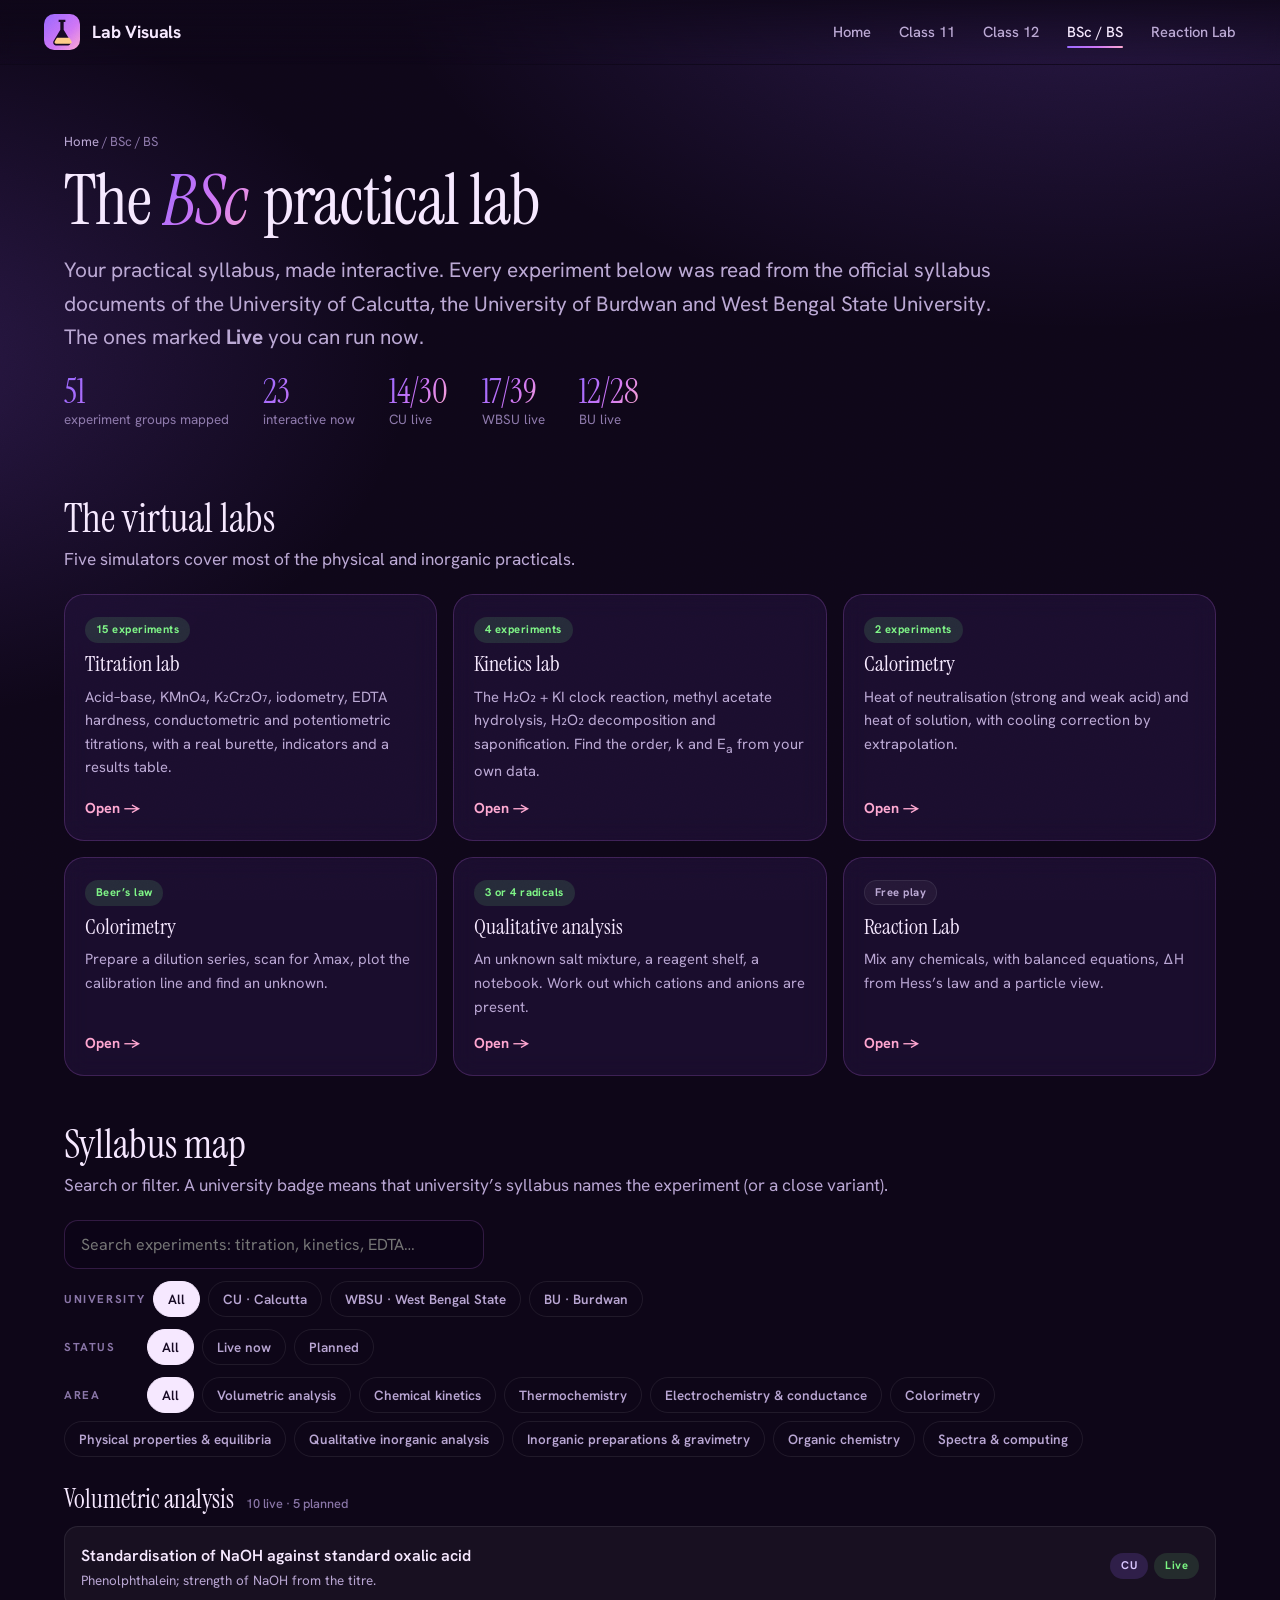
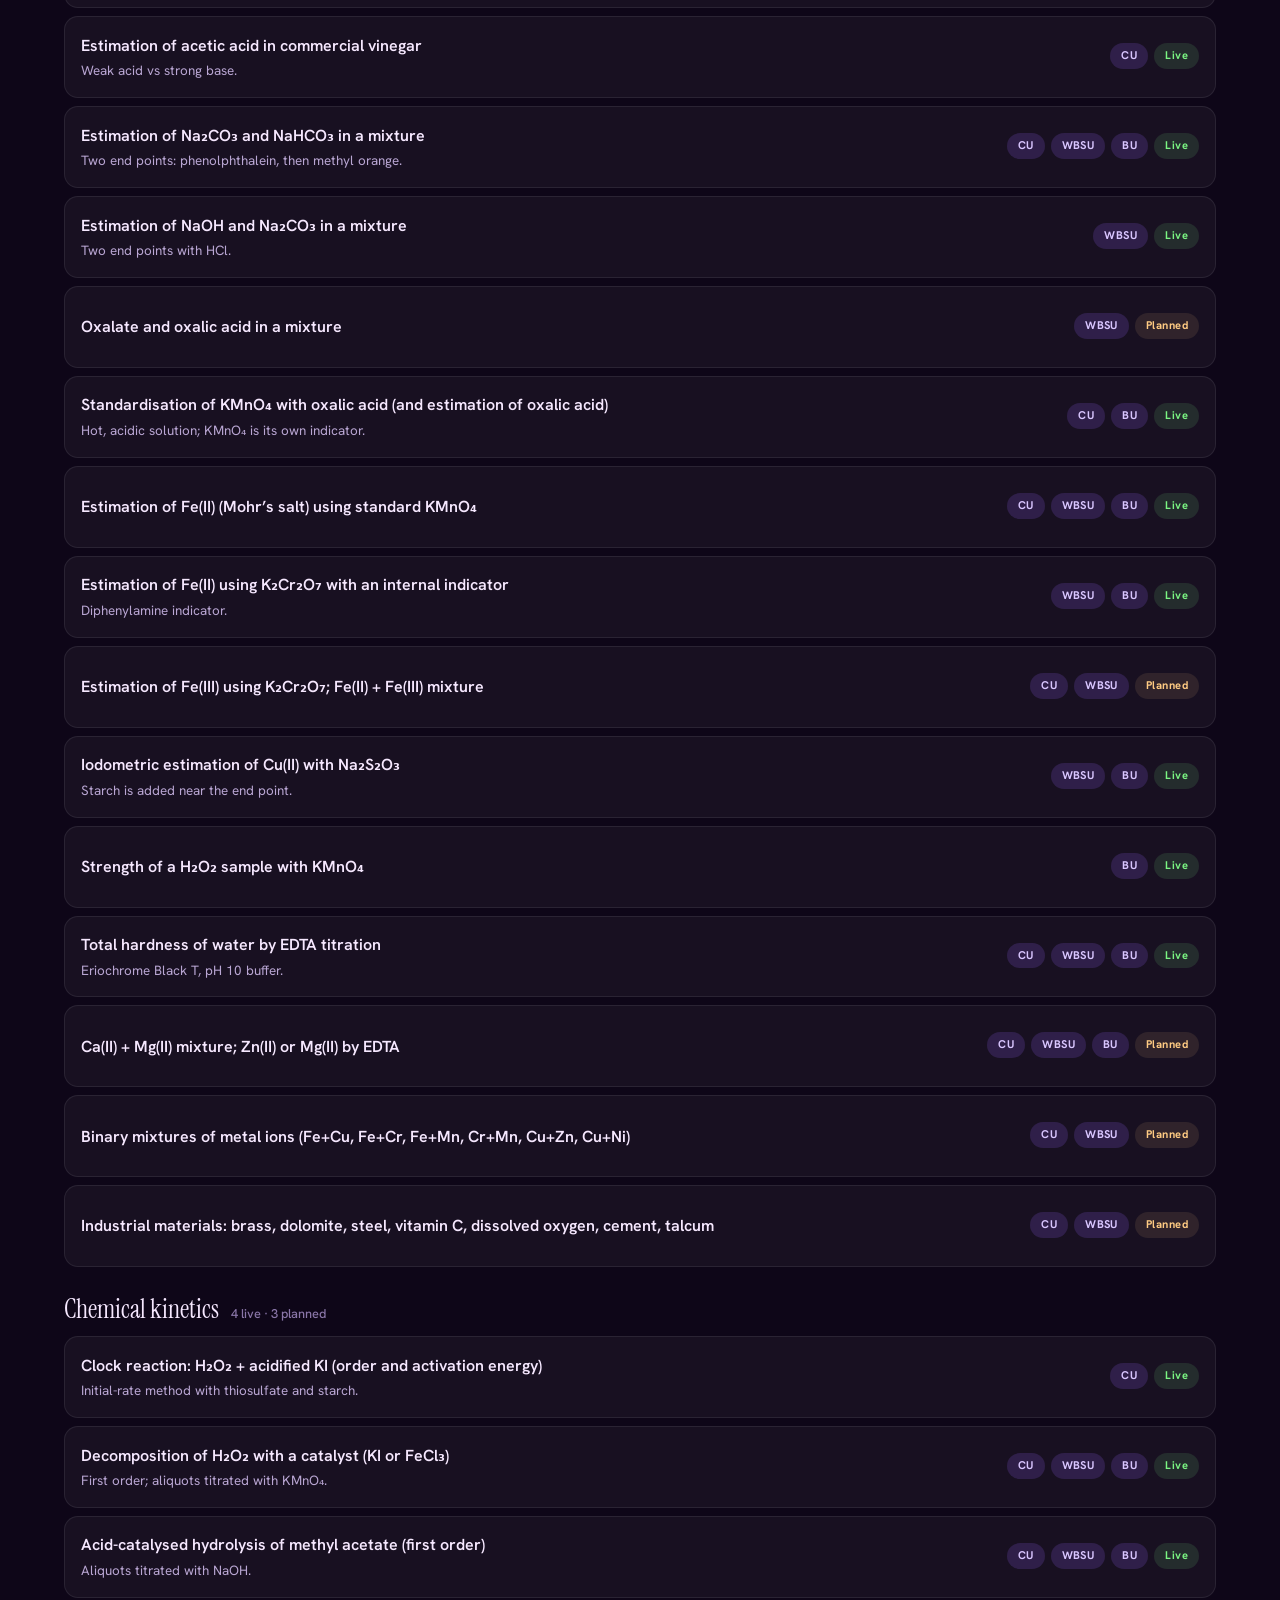
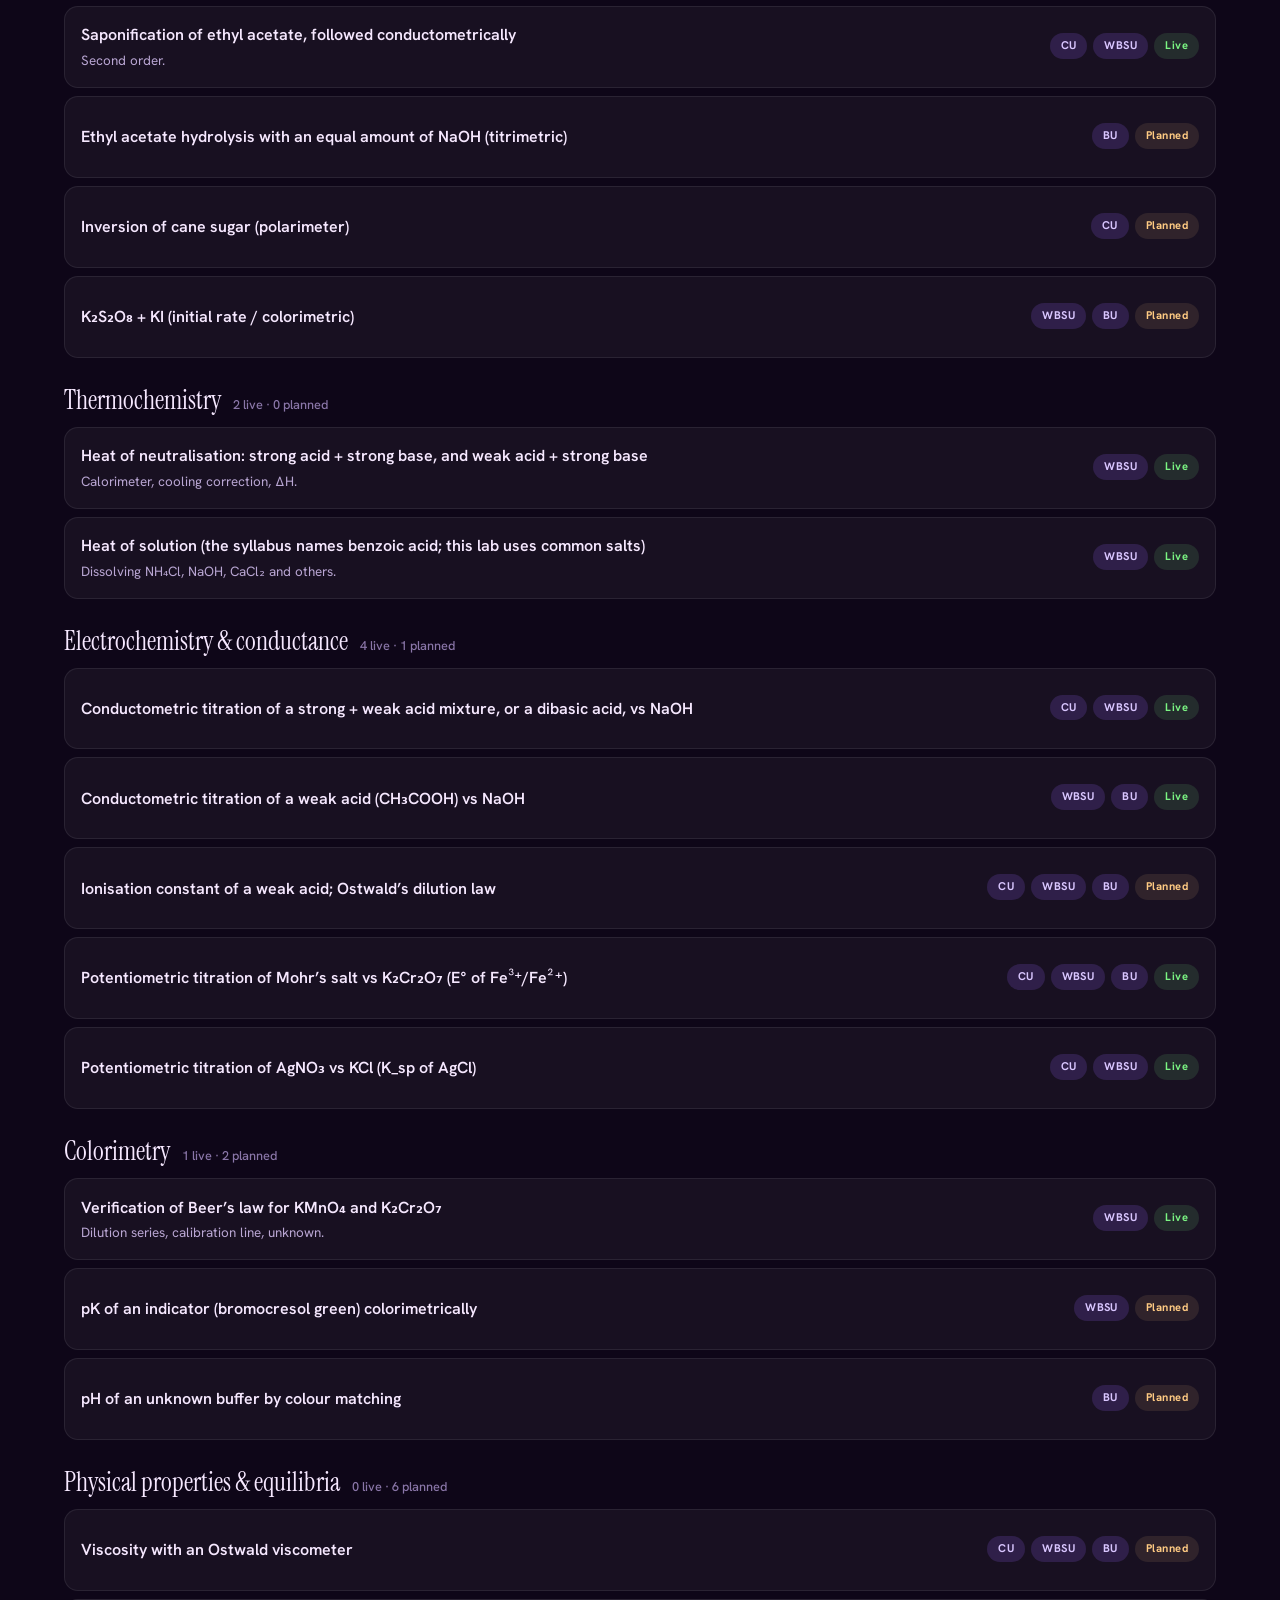
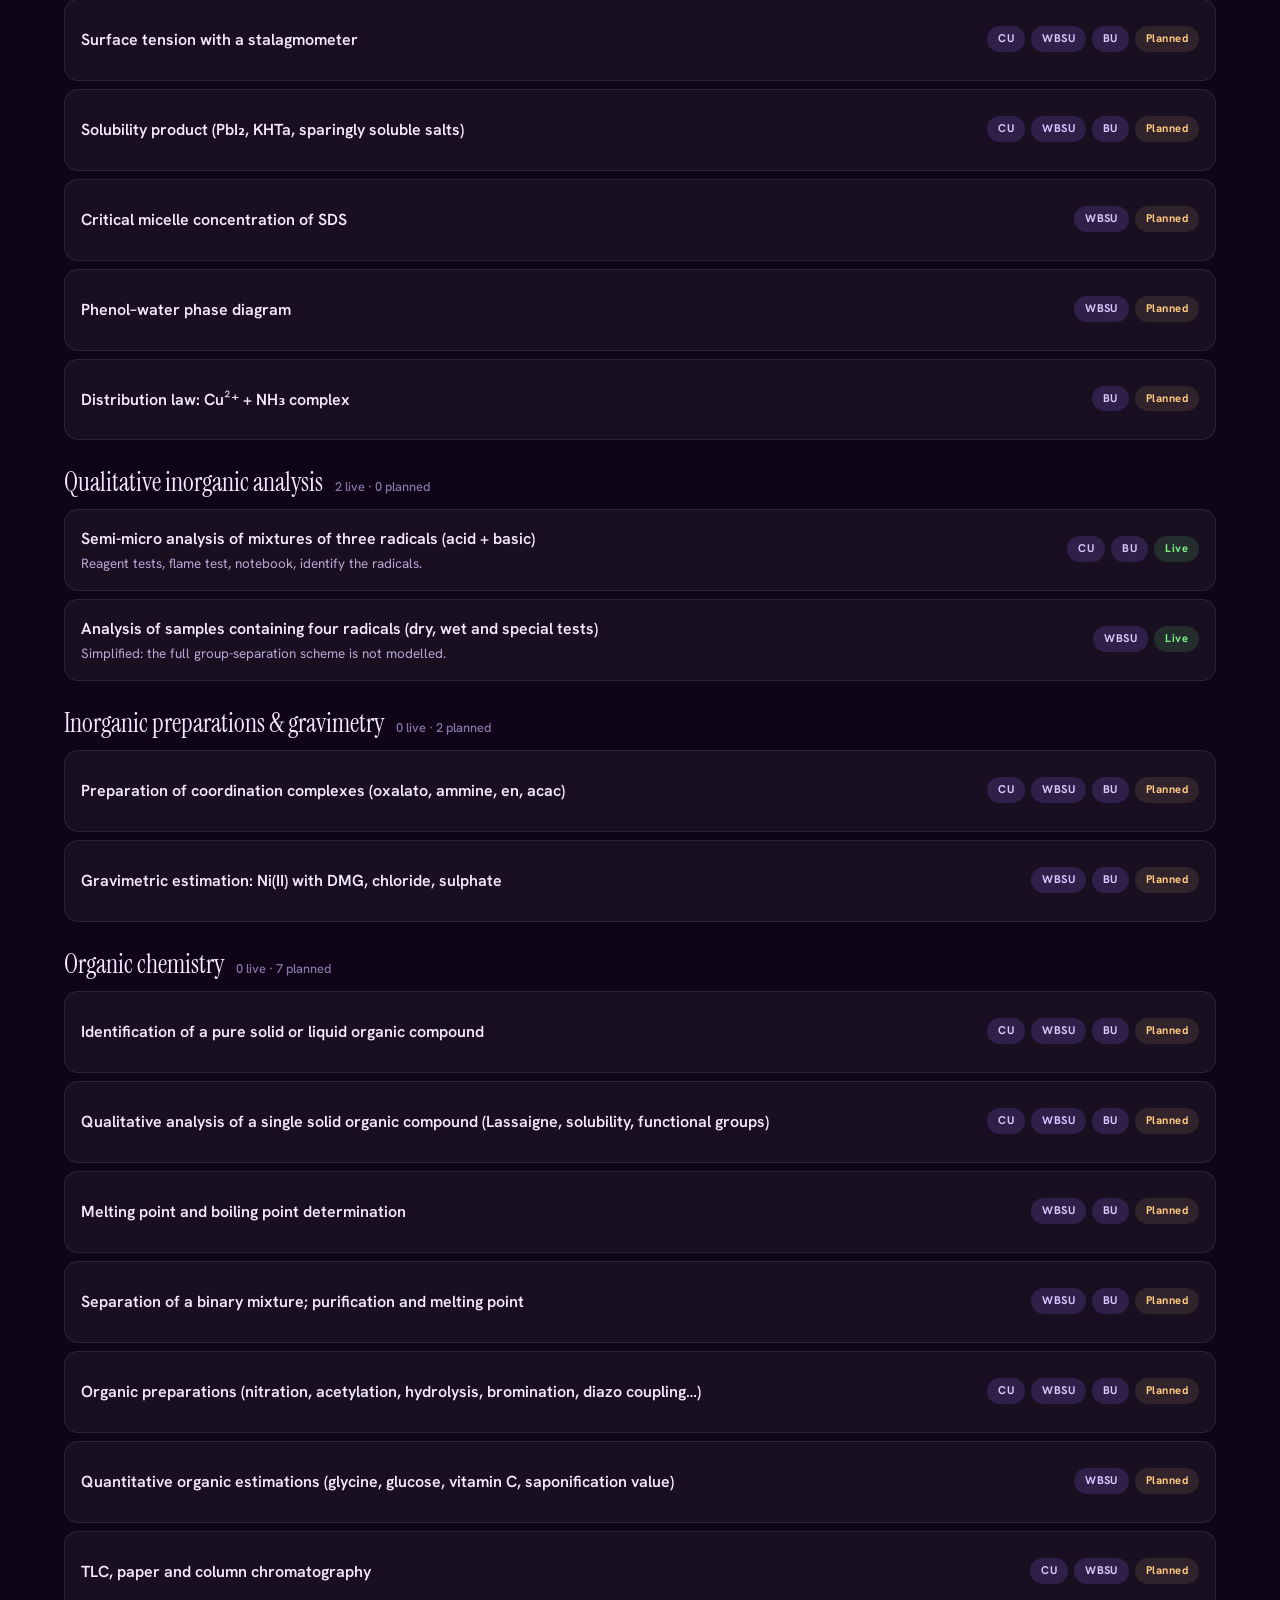
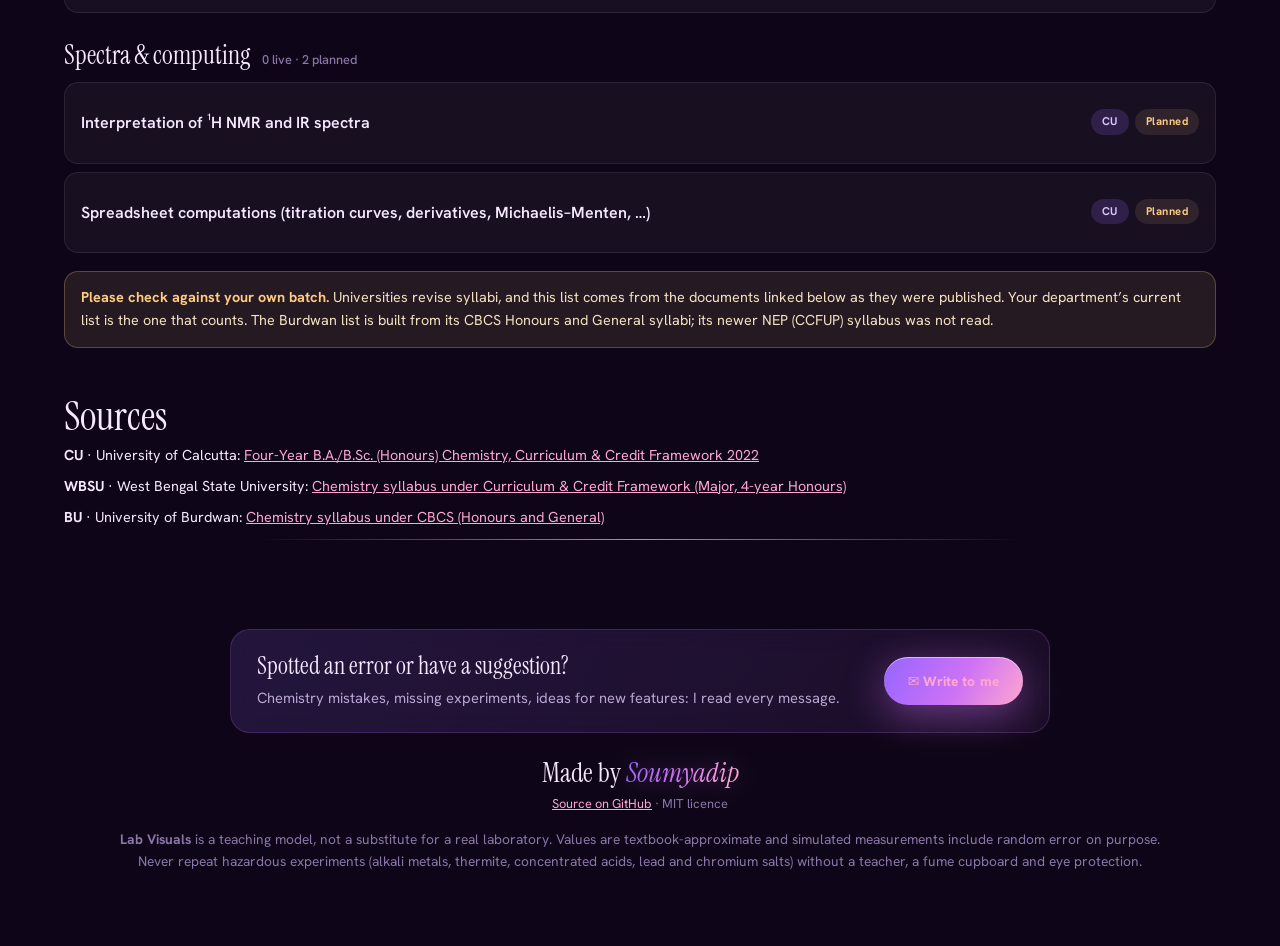
==== bsc.html @ b62714d3 "Add level gate, Class 11/12/BSc hubs, syllabus map, lab calculations and titration lab Co-Authored-B" ====
<!doctype html>
<html lang="en">
<head>
  <meta charset="utf-8">
  <meta name="viewport" content="width=device-width, initial-scale=1">
  <title>BSc / BS practical lab · Lab Visuals</title>
  <meta name="description" content="Virtual BSc chemistry practicals mapped to the Calcutta University, Burdwan University and West Bengal State University syllabi: titrations, kinetics, calorimetry, colorimetry and salt analysis.">
  <meta name="theme-color" content="#160923">
  <link rel="icon" href="data:image/svg+xml,%3Csvg xmlns='http://www.w3.org/2000/svg' viewBox='0 0 64 64'%3E%3Crect width='64' height='64' rx='16' fill='%23160923'/%3E%3Cpath d='M26 10h12v4h-3v14l12 20c2 4-1 8-5 8H22c-4 0-7-4-5-8l12-20V14h-3z' fill='%23ce72f5'/%3E%3C/svg%3E">
  <link rel="preconnect" href="https://fonts.googleapis.com">
  <link rel="preconnect" href="https://fonts.gstatic.com" crossorigin>
  <link href="https://fonts.googleapis.com/css2?family=Hanken+Grotesk:wght@400;500;600;700;800&family=Instrument+Serif:ital@0;1&display=swap" rel="stylesheet">
  <link rel="stylesheet" href="css/style.css">
  <link rel="stylesheet" href="css/pages.css">
</head>
<body>
  <div id="siteHeader"></div>
  <main>
    <div class="wrap">
      <section class="page-head">
        <p class="crumbs"><a href="index.html">Home</a> / BSc / BS</p>
        <h1>The <em>BSc</em> practical lab</h1>
        <p class="lead">Your practical syllabus, made interactive. Every experiment below was read from the official syllabus documents of the University of Calcutta, the University of Burdwan and West Bengal State University. The ones marked <b>Live</b> you can run now.</p>
        <div class="stat-row" id="stats"></div>
      </section>

      <section class="section reveal">
        <h2>The virtual labs</h2>
        <p class="sub">Five simulators cover most of the physical and inorganic practicals.</p>
        <div class="cards">
          <a class="xcard" href="titration.html?level=bsc"><div class="meta"><span class="pill-tag live">15 experiments</span></div><h3>Titration lab</h3><p>Acid–base, KMnO₄, K₂Cr₂O₇, iodometry, EDTA hardness, conductometric and potentiometric titrations, with a real burette, indicators and a results table.</p><span class="go">Open</span></a>
          <a class="xcard" href="kinetics.html?level=bsc"><div class="meta"><span class="pill-tag live">4 experiments</span></div><h3>Kinetics lab</h3><p>The H₂O₂ + KI clock reaction, methyl acetate hydrolysis, H₂O₂ decomposition and saponification. Find the order, k and E<sub>a</sub> from your own data.</p><span class="go">Open</span></a>
          <a class="xcard" href="calorimetry.html?level=bsc"><div class="meta"><span class="pill-tag live">2 experiments</span></div><h3>Calorimetry</h3><p>Heat of neutralisation (strong and weak acid) and heat of solution, with cooling correction by extrapolation.</p><span class="go">Open</span></a>
          <a class="xcard" href="colorimetry.html?level=bsc"><div class="meta"><span class="pill-tag live">Beer’s law</span></div><h3>Colorimetry</h3><p>Prepare a dilution series, scan for λmax, plot the calibration line and find an unknown.</p><span class="go">Open</span></a>
          <a class="xcard" href="salt-analysis.html?level=bsc&n=3"><div class="meta"><span class="pill-tag live">3 or 4 radicals</span></div><h3>Qualitative analysis</h3><p>An unknown salt mixture, a reagent shelf, a notebook. Work out which cations and anions are present.</p><span class="go">Open</span></a>
          <a class="xcard" href="lab.html?level=bsc"><div class="meta"><span class="pill-tag">Free play</span></div><h3>Reaction Lab</h3><p>Mix any chemicals, with balanced equations, ΔH from Hess’s law and a particle view.</p><span class="go">Open</span></a>
        </div>
      </section>

      <section class="section" id="map">
        <h2>Syllabus map</h2>
        <p class="sub">Search or filter. A university badge means that university’s syllabus names the experiment (or a close variant).</p>
        <div class="filters" id="filters"></div>
        <div id="syl"></div>
        <p class="note-box"><b>Please check against your own batch.</b> Universities revise syllabi, and this list comes from the documents linked below as they were published. Your department’s current list is the one that counts. The Burdwan list is built from its CBCS Honours and General syllabi; its newer NEP (CCFUP) syllabus was not read.</p>
      </section>

      <section class="section reveal">
        <h2>Sources</h2>
        <ul class="src-list" id="sources"></ul>
      </section>
    </div>
  </main>
  <div id="siteFooter"></div>
  <script src="js/common.js"></script>
  <script src="js/syllabus.js"></script>
  <script src="js/bsc.js"></script>
  <script src="js/hero.js"></script>
  <script src="js/fx.js"></script>
</body>
</html>
---- css/style.css ----
:root {
  --bg: #0e0618;
  --bg2: #160923;
  --panel: rgba(34, 18, 58, .62);
  --panel-solid: #1e0f35;
  --panel-2: rgba(255, 255, 255, .045);
  --ink: #f6e8ff;
  --muted: #b9a6d3;
  --faint: #8a76a8;
  --line: rgba(206, 114, 245, .2);
  --line-soft: rgba(255, 255, 255, .08);
  --violet: #9565ff;
  --magenta: #ce72f5;
  --pink: #fea6d0;
  --amber: #ffcb83;
  --mint: #7bf583;
  --accent: var(--magenta);
  --grad: linear-gradient(120deg, #9565ff 0%, #ce72f5 55%, #fea6d0 100%);
  --exo: #ff8f6e; --exo-soft: rgba(255, 143, 110, .14);
  --endo: #7ab8ff; --endo-soft: rgba(122, 184, 255, .14);
  --ok: #7bf583; --ok-soft: rgba(123, 245, 131, .12);
  --warn: #ffcb83; --warn-soft: rgba(255, 203, 131, .1);
  --bad: #ff7a9a; --bad-soft: rgba(255, 122, 154, .12);
  --radius: 20px;
  --serif: "Instrument Serif", "Iowan Old Style", Georgia, serif;
  --sans: "Hanken Grotesk", system-ui, -apple-system, "Segoe UI", Roboto, sans-serif;
  color-scheme: dark;
}
* { box-sizing: border-box; }
html { scroll-behavior: smooth; -webkit-text-size-adjust: 100%; }
body {
  margin: 0; color: var(--ink); font: 16px/1.6 var(--sans); background: var(--bg);
  background-image: radial-gradient(1200px 700px at 85% -10%, rgba(149, 101, 255, .22), transparent 60%), radial-gradient(900px 600px at -10% 40%, rgba(93, 59, 155, .35), transparent 60%);
  background-attachment: fixed; overflow-x: hidden;
}
/* film grain */
body::after {
  content: ""; position: fixed; inset: 0; pointer-events: none; z-index: 90; opacity: .09; mix-blend-mode: overlay;
  background-image: url("data:image/svg+xml;utf8,<svg xmlns='http://www.w3.org/2000/svg' width='220' height='220'><filter id='n'><feTurbulence type='fractalNoise' baseFrequency='.85' numOctaves='2' stitchTiles='stitch'/><feColorMatrix values='0 0 0 0 1  0 0 0 0 1  0 0 0 0 1  0 0 0 .9 0'/></filter><rect width='100%' height='100%' filter='url(%23n)'/></svg>");
}
h1, h2, h3, h4 { margin: 0; line-height: 1.12; font-weight: 600; }
button, input { font: inherit; color: inherit; }
button { cursor: pointer; }
a { color: var(--pink); }
:focus-visible { outline: 2px solid var(--pink); outline-offset: 3px; border-radius: 8px; }
.sr { position: absolute; width: 1px; height: 1px; overflow: hidden; clip: rect(0 0 0 0); white-space: nowrap; }
.skip { position: absolute; left: -999px; top: 8px; background: var(--magenta); color: #160923; padding: 8px 14px; border-radius: 10px; z-index: 200; font-weight: 700; }
.skip:focus { left: 8px; }
::selection { background: rgba(206, 114, 245, .45); }
::-webkit-scrollbar { width: 10px; height: 10px; } ::-webkit-scrollbar-thumb { background: rgba(206, 114, 245, .3); border-radius: 10px; } ::-webkit-scrollbar-track { background: transparent; }

/* ---------- loader ---------- */
#loader { position: fixed; inset: 0; z-index: 300; display: grid; place-items: center; background: #0e0618; transition: opacity .8s ease, visibility .8s; }
#loader.done { opacity: 0; visibility: hidden; }
.ld-rays { position: absolute; width: 520px; height: 520px; border-radius: 50%; background: conic-gradient(from 0deg, transparent, rgba(206, 114, 245, .5), transparent 30%, rgba(254, 166, 208, .4), transparent 60%, rgba(149, 101, 255, .5), transparent); filter: blur(26px); animation: spin 5s linear infinite; mask: radial-gradient(circle, transparent 18%, #000 40%, transparent 70%); -webkit-mask: radial-gradient(circle, transparent 18%, #000 40%, transparent 70%); }
.ld-core { width: 74px; height: 74px; border-radius: 50%; background: radial-gradient(circle at 35% 30%, #fff, #f6c8ff 40%, #9565ff 100%); box-shadow: 0 0 80px 20px rgba(206, 114, 245, .55); animation: pulse 1.6s ease-in-out infinite; }
.ld-text { position: absolute; bottom: 18vh; font: italic 400 1.7rem var(--serif); letter-spacing: .02em; color: var(--muted); }
@keyframes spin { to { transform: rotate(360deg); } }
@keyframes pulse { 50% { transform: scale(1.18); box-shadow: 0 0 110px 34px rgba(254, 166, 208, .5); } }

/* ---------- header ---------- */
.top { position: fixed; top: 0; left: 0; right: 0; z-index: 60; display: flex; align-items: center; justify-content: space-between; padding: 14px clamp(16px, 4vw, 44px); background: linear-gradient(180deg, rgba(14, 6, 24, .85), rgba(14, 6, 24, 0)); backdrop-filter: blur(6px); }
.brand { display: flex; align-items: center; gap: 12px; text-decoration: none; color: var(--ink); font-weight: 700; letter-spacing: -.01em; font-size: 1.1rem; }
.logo { width: 36px; height: 36px; }
.nav { display: flex; align-items: center; gap: clamp(10px, 2.4vw, 28px); }
.nav a { color: var(--muted); text-decoration: none; font-size: .92rem; font-weight: 500; transition: color .2s; }
.nav a:hover { color: var(--ink); }
.nav a.pill { color: #160923; background: var(--grad); padding: 9px 18px; border-radius: 999px; font-weight: 700; box-shadow: 0 6px 24px rgba(206, 114, 245, .35); }
.nav a.pill:hover { color: #160923; filter: brightness(1.08); }

/* ---------- hero ---------- */
.hero { position: relative; min-height: 100svh; display: grid; align-items: center; overflow: hidden; isolation: isolate; }
#heroCanvas { position: absolute; inset: 0; width: 100%; height: 100%; z-index: -1; }
.hero::after { content: ""; position: absolute; inset: auto 0 0 0; height: 24vh; background: linear-gradient(180deg, transparent, var(--bg)); z-index: -1; pointer-events: none; }
.hero-inner { padding: 120px clamp(20px, 6vw, 96px) 90px; max-width: 880px; }
.eyebrow { margin: 0 0 14px; font-size: .78rem; text-transform: uppercase; letter-spacing: .22em; color: var(--pink); font-weight: 600; }
.hero h1 { font: 400 clamp(3rem, 9vw, 7rem)/.98 var(--serif); letter-spacing: -.02em; }
.hero h1 em { font-style: italic; background: var(--grad); -webkit-background-clip: text; background-clip: text; color: transparent; padding-right: .08em; }
.lead { font-size: clamp(1.05rem, 2vw, 1.3rem); color: var(--muted); max-width: 40em; margin: 22px 0 30px; }
.cta { display: flex; flex-wrap: wrap; gap: 14px; }
.btn-glow { display: inline-block; text-decoration: none; color: #160923; font-weight: 700; padding: 15px 28px; border-radius: 999px; background: var(--grad); box-shadow: 0 10px 40px rgba(206, 114, 245, .45), inset 0 1px 0 rgba(255, 255, 255, .5); transition: transform .2s, box-shadow .2s; }
.btn-glow:hover { transform: translateY(-2px); box-shadow: 0 16px 54px rgba(206, 114, 245, .6), inset 0 1px 0 rgba(255, 255, 255, .5); color: #160923; }
.btn-ghost { background: rgba(255, 255, 255, .05); border: 1px solid var(--line); color: var(--ink); padding: 15px 26px; border-radius: 999px; font-weight: 600; backdrop-filter: blur(8px); transition: background .2s, border-color .2s; }
.btn-ghost:hover { background: rgba(206, 114, 245, .16); border-color: var(--magenta); }
.stats { list-style: none; display: flex; flex-wrap: wrap; gap: clamp(18px, 4vw, 48px); padding: 0; margin: 48px 0 0; }
.stats li { display: grid; }
.stats b { font: 400 2.2rem/1 var(--serif); background: var(--grad); -webkit-background-clip: text; background-clip: text; color: transparent; }
.stats span { color: var(--faint); font-size: .85rem; margin-top: 4px; }
.scroll-cue { position: absolute; left: 50%; bottom: 26px; width: 26px; height: 42px; border: 1.5px solid rgba(246, 232, 255, .35); border-radius: 14px; transform: translateX(-50%); }
.scroll-cue span { position: absolute; left: 50%; top: 8px; width: 4px; height: 8px; margin-left: -2px; border-radius: 4px; background: var(--pink); animation: cue 1.8s ease-in-out infinite; }
@keyframes cue { 0% { opacity: 0; transform: translateY(0); } 30% { opacity: 1; } 100% { opacity: 0; transform: translateY(14px); } }

/* ---------- reveal ---------- */
.reveal { opacity: 0; transform: translateY(26px); transition: opacity .9s cubic-bezier(.2, .7, .2, 1) var(--d, 0ms), transform .9s cubic-bezier(.2, .7, .2, 1) var(--d, 0ms); }
.reveal.in { opacity: 1; transform: none; }
.hero .reveal { transition-delay: calc(var(--d, 0ms) + .5s); }
body:not(.ready) .hero .reveal { opacity: 0; }

/* ---------- sections ---------- */
.lab, .how { padding: clamp(60px, 9vw, 120px) clamp(14px, 4vw, 44px) 24px; max-width: 1400px; margin: 0 auto; }
.section-head { max-width: 760px; margin: 0 auto 40px; text-align: center; }
.section-head h2 { font: 400 clamp(2.2rem, 5vw, 3.8rem)/1.05 var(--serif); letter-spacing: -.01em; }
.sub { color: var(--muted); font-size: 1.08rem; margin: 14px 0 0; }
.layout { display: grid; grid-template-columns: minmax(290px, 360px) minmax(0, 1fr); gap: 20px; align-items: start; }
.main-col { display: grid; gap: 20px; min-width: 0; }
.panel { background: var(--panel); border: 1px solid var(--line); border-radius: var(--radius); padding: 20px; min-width: 0; backdrop-filter: blur(18px); box-shadow: 0 20px 70px rgba(10, 2, 24, .55), inset 0 1px 0 rgba(255, 255, 255, .06); position: relative; }
.panel::before { content: ""; position: absolute; inset: -1px; border-radius: inherit; padding: 1px; background: linear-gradient(140deg, rgba(206, 114, 245, .5), transparent 35%, transparent 70%, rgba(254, 166, 208, .3)); -webkit-mask: linear-gradient(#000 0 0) content-box, linear-gradient(#000 0 0); -webkit-mask-composite: xor; mask-composite: exclude; pointer-events: none; opacity: .7; }
.picker { position: sticky; top: 76px; max-height: calc(100vh - 92px); display: flex; flex-direction: column; gap: 12px; overflow: auto; }
.picker > * { flex: none; }
.picker > .chem-grid { max-height: 340px; }
.panel h3 { font: 400 1.7rem var(--serif); display: flex; align-items: center; gap: 12px; }
.panel h3 small { margin-left: auto; font: 500 .8rem var(--sans); color: var(--faint); letter-spacing: .04em; }
.step { font: 600 .72rem var(--sans); letter-spacing: .14em; color: #160923; background: var(--grad); padding: 4px 9px; border-radius: 999px; }
.fine { color: var(--faint); font-size: .8rem; margin: 0; }

/* ---------- picker ---------- */
.tray { display: grid; gap: 8px; }
.tray-empty { border: 1.5px dashed var(--line); border-radius: 14px; padding: 12px 14px; color: var(--muted); font-size: .92rem; }
.tray-item { display: grid; grid-template-columns: 26px 1fr auto; gap: 10px; align-items: center; padding: 9px 10px; border-radius: 14px; background: linear-gradient(120deg, rgba(149, 101, 255, .2), rgba(206, 114, 245, .1)); border: 1px solid var(--line); animation: pop .35s cubic-bezier(.2, .8, .3, 1.3); }
@keyframes pop { from { transform: scale(.94); opacity: 0; } }
.tray-item .n { width: 24px; height: 24px; border-radius: 50%; background: var(--grad); color: #160923; display: grid; place-items: center; font-size: .76rem; font-weight: 800; }
.tray-item .t b { display: block; font-size: .96rem; line-height: 1.3; }
.tray-item .t > span { display: block; color: var(--muted); font-size: .78rem; line-height: 1.35; }
.tray-item .x { border: 0; background: transparent; font-size: 1.3rem; width: 34px; height: 34px; border-radius: 10px; color: var(--muted); }
.tray-item .x:hover { background: rgba(255, 255, 255, .1); color: var(--ink); }
.haz { display: inline-block; font-size: .64rem; font-weight: 800; padding: 1px 8px; border-radius: 999px; margin-left: 8px; vertical-align: 1px; letter-spacing: .06em; text-transform: uppercase; }
.haz-0 { background: var(--ok-soft); color: var(--ok); }
.haz-1 { background: var(--warn-soft); color: var(--warn); }
.haz-2 { background: var(--exo-soft); color: var(--exo); }
.haz-3 { background: #ff4d7a; color: #fff; }
.quick { border: 1px solid var(--line-soft); border-radius: 14px; padding: 6px 12px; background: var(--panel-2); }
.quick summary { cursor: pointer; font-weight: 600; font-size: .92rem; padding: 6px 0; list-style: none; display: flex; justify-content: space-between; }
.quick summary::after { content: "+"; color: var(--pink); font-size: 1.2rem; line-height: 1; }
.quick[open] summary::after { content: "–"; }
.presets { display: flex; flex-wrap: wrap; gap: 7px; padding: 6px 0 10px; max-height: 150px; overflow: auto; }
.presets button, .ghost { border: 1px solid var(--line); background: rgba(255, 255, 255, .04); border-radius: 999px; padding: 6px 13px; font-size: .8rem; font-weight: 600; color: var(--ink); min-height: 34px; transition: all .2s; }
.presets button:hover, .ghost:hover { border-color: var(--magenta); background: rgba(206, 114, 245, .18); transform: translateY(-1px); }
.search input { width: 100%; padding: 12px 16px; border-radius: 14px; border: 1px solid var(--line); background: rgba(10, 3, 22, .5); color: var(--ink); }
.search input::placeholder { color: var(--faint); }
.search input:focus { outline: none; border-color: var(--magenta); box-shadow: 0 0 0 3px rgba(206, 114, 245, .2); }
.chips { display: flex; flex-wrap: wrap; gap: 6px; }
.chips button { border: 1px solid var(--line-soft); background: transparent; border-radius: 999px; padding: 4px 12px; font-size: .78rem; font-weight: 600; color: var(--muted); min-height: 30px; transition: all .2s; }
.chips button:hover { color: var(--ink); border-color: var(--line); }
.chips button[aria-pressed="true"] { background: var(--ink); color: #160923; border-color: var(--ink); }
.chem-grid { display: grid; grid-template-columns: repeat(auto-fill, minmax(112px, 1fr)); gap: 8px; overflow: auto; padding: 2px 4px 6px 2px; align-content: start; }
.chem { position: relative; text-align: left; border: 1px solid var(--line-soft); background: rgba(255, 255, 255, .035); border-radius: 14px; padding: 10px 10px 9px 28px; display: grid; min-height: 62px; transition: all .2s; }
.chem:hover { border-color: var(--magenta); background: rgba(206, 114, 245, .12); transform: translateY(-2px); }
.chem .dot { position: absolute; left: 10px; top: 14px; width: 12px; height: 12px; border-radius: 50%; box-shadow: 0 0 10px currentColor; border: 1px solid rgba(255, 255, 255, .5); }
.chem .dot.sq { border-radius: 3px; }
.chem b { font-size: 1rem; line-height: 1.2; }
.chem span { color: var(--faint); font-size: .72rem; line-height: 1.3; overflow: hidden; text-overflow: ellipsis; white-space: nowrap; }
.chem[aria-pressed="true"] { border-color: var(--magenta); background: linear-gradient(140deg, rgba(149, 101, 255, .3), rgba(206, 114, 245, .16)); box-shadow: 0 0 0 1px var(--magenta), 0 8px 30px rgba(206, 114, 245, .25); }
.chem[disabled] { opacity: .35; cursor: not-allowed; transform: none; }
.chem .ord { position: absolute; right: 7px; top: 7px; background: var(--grad); color: #160923; width: 19px; height: 19px; font-size: .7rem; font-weight: 800; font-style: normal; display: grid; place-items: center; border-radius: 50%; }
.chem-empty { grid-column: 1 / -1; color: var(--muted); padding: 14px 6px; }

/* ---------- stage ---------- */
.stage-head { display: flex; align-items: center; justify-content: space-between; gap: 10px; flex-wrap: wrap; margin-bottom: 14px; }
.seg { display: inline-flex; background: rgba(10, 3, 22, .55); border: 1px solid var(--line-soft); border-radius: 999px; padding: 4px; gap: 2px; }
.seg button { border: 0; background: transparent; padding: 8px 18px; border-radius: 999px; color: var(--muted); font-weight: 600; font-size: .9rem; min-height: 36px; transition: all .2s; }
.seg button[aria-pressed="true"] { background: var(--grad); color: #160923; box-shadow: 0 4px 18px rgba(206, 114, 245, .4); }
.canvas-wrap { position: relative; width: 100%; max-width: max(440px, calc((100vh - 310px) * 1.6)); margin-inline: auto; border-radius: 16px; overflow: hidden; border: 1px solid var(--line); background: #1a0d2e; line-height: 0; box-shadow: inset 0 0 60px rgba(10, 2, 24, .6); }
#beaker { width: 100%; display: block; aspect-ratio: 8 / 5; }
.stage-msg { position: absolute; left: 50%; top: 14px; transform: translateX(-50%); background: rgba(14, 6, 24, .8); border: 1px solid var(--line); color: var(--ink); padding: 8px 18px; border-radius: 999px; font-size: .86rem; line-height: 1.4; pointer-events: none; opacity: 0; transition: opacity .3s; max-width: 92%; text-align: center; backdrop-filter: blur(8px); }
.stage-msg.show { opacity: 1; }
.controls { display: flex; gap: 12px; align-items: center; flex-wrap: wrap; margin: 14px 0 10px; }
.controls button { border: 1px solid var(--line); background: rgba(255, 255, 255, .05); padding: 10px 18px; border-radius: 999px; font-weight: 700; min-height: 46px; transition: all .2s; }
.controls button:hover { border-color: var(--magenta); }
.controls button.primary { background: var(--grad); color: #160923; border-color: transparent; min-width: 128px; font-size: 1rem; box-shadow: 0 8px 30px rgba(206, 114, 245, .4); }
.controls button.primary:hover { filter: brightness(1.08); transform: translateY(-1px); }
.controls button:disabled { opacity: .45; cursor: not-allowed; }
.range { display: flex; align-items: center; gap: 10px; font-size: .85rem; color: var(--muted); }
.range.grow { flex: 1; min-width: 160px; }
.range input[type="range"] { accent-color: var(--magenta); width: 110px; }
.range.grow input { width: 100%; }
.range output { min-width: 2.4em; color: var(--ink); font-weight: 600; }
.readouts { display: grid; grid-template-columns: repeat(4, minmax(0, 1fr)); gap: 10px; margin: 8px 0 14px; }
.rd { background: var(--panel-2); border: 1px solid var(--line-soft); border-radius: 14px; padding: 10px 14px; min-width: 0; }
.rd span { display: block; color: var(--faint); font-size: .7rem; text-transform: uppercase; letter-spacing: .12em; }
.rd b { font: 400 1.5rem/1.2 var(--serif); display: block; overflow-wrap: anywhere; }
.rd b.hot { color: var(--exo); } .rd b.cold { color: var(--endo); }
.charts { display: grid; grid-template-columns: 1fr 1fr; gap: 14px; }
.charts figure { margin: 0; background: rgba(10, 3, 22, .45); border: 1px solid var(--line-soft); border-radius: 16px; padding: 10px 12px 6px; min-width: 0; }
.charts figcaption { font-size: .74rem; font-weight: 700; color: var(--faint); letter-spacing: .12em; text-transform: uppercase; padding: 2px 2px 6px; }
.cv { line-height: 0; } .cv canvas { width: 100%; display: block; }
.toggle { display: flex; gap: 12px; align-items: flex-start; margin-top: 14px; font-size: .9rem; color: var(--muted); }
.toggle input { margin-top: 4px; width: 18px; height: 18px; accent-color: var(--magenta); flex: none; }
.toggle b { color: var(--ink); }

/* ---------- results ---------- */
.res-head h3 { font: 400 clamp(1.8rem, 3.4vw, 2.6rem)/1.1 var(--serif); }
.tags { display: flex; flex-wrap: wrap; gap: 7px; margin: 12px 0 14px; }
.tag { font-size: .74rem; font-weight: 700; padding: 4px 12px; border-radius: 999px; background: var(--panel-2); border: 1px solid var(--line-soft); color: var(--muted); letter-spacing: .02em; }
.tag.exo { background: var(--exo-soft); color: var(--exo); border-color: transparent; }
.tag.endo { background: var(--endo-soft); color: var(--endo); border-color: transparent; }
.tag.ok { background: var(--ok-soft); color: var(--ok); border-color: transparent; }
.card { border: 1px solid var(--line-soft); border-radius: 16px; padding: 16px 18px; background: var(--panel-2); margin-top: 14px; }
.card h4 { margin: 0 0 10px; font-size: .72rem; text-transform: uppercase; letter-spacing: .16em; color: var(--pink); font-weight: 700; }
.card p { margin: 0 0 10px; color: #e8d8fa; } .card p:last-child { margin-bottom: 0; }
.eq { font-size: 1.18rem; line-height: 2.1; overflow-x: auto; padding-bottom: 2px; font-family: "Cambria Math", "STIX Two Math", Georgia, serif; }
.eq .row { white-space: nowrap; }
.eq .lbl { display: inline-block; min-width: 8.6rem; font: 700 .66rem var(--sans); text-transform: uppercase; letter-spacing: .14em; color: var(--faint); }
.eq .st { font-size: .78em; color: var(--faint); }
.eq .cond { font-size: .8em; color: var(--muted); }
.eq .arrow { color: var(--pink); font-weight: 700; padding: 0 .2em; }
.eq sub, .eq sup { line-height: 0; }
.eq-note { font-size: .84rem; color: var(--muted); margin-top: 8px; }
.facts { display: grid; grid-template-columns: repeat(auto-fit, minmax(220px, 1fr)); gap: 12px; margin-top: 14px; }
.fact { border: 1px solid var(--line-soft); border-radius: 16px; padding: 14px 16px; background: var(--panel-2); transition: border-color .2s, transform .2s; }
.fact:hover { border-color: var(--line); transform: translateY(-2px); }
.fact h4 { margin: 0 0 6px; font-size: .68rem; text-transform: uppercase; letter-spacing: .16em; color: var(--faint); }
.fact .v { font-weight: 700; font-size: 1.02rem; }
.fact .s { color: var(--muted); font-size: .85rem; line-height: 1.45; margin-top: 3px; }
.sw { display: inline-block; width: 18px; height: 18px; border-radius: 6px; border: 1px solid rgba(255, 255, 255, .4); vertical-align: -4px; margin-right: 5px; }
.sw-arrow { color: var(--faint); margin: 0 4px; }
.obs { list-style: none; padding: 0; margin: 0; display: grid; gap: 10px; }
.obs li { padding-left: 30px; position: relative; opacity: .4; transition: opacity .4s; }
.obs li::before { content: ""; position: absolute; left: 4px; top: 7px; width: 13px; height: 13px; border-radius: 50%; border: 2px solid var(--line); transition: all .4s; }
.obs li.seen { opacity: 1; }
.obs li.seen::before { background: var(--grad); border-color: transparent; box-shadow: 0 0 12px rgba(206, 114, 245, .7); }
details.deep summary { cursor: pointer; list-style: none; font-size: .72rem; text-transform: uppercase; letter-spacing: .16em; color: var(--pink); font-weight: 700; display: flex; justify-content: space-between; }
details.deep summary::after { content: "+"; font-size: 1.3rem; line-height: 1; }
details.deep[open] summary::after { content: "–"; }
details.deep[open] summary { margin-bottom: 12px; }
.hess { width: 100%; border-collapse: collapse; font-size: .9rem; margin: 6px 0 8px; }
.hess td, .hess th { padding: 5px 8px; border-bottom: 1px solid var(--line-soft); text-align: left; }
.hess th { color: var(--faint); font-size: .72rem; letter-spacing: .1em; text-transform: uppercase; }
.hess td:last-child, .hess th:last-child { text-align: right; font-variant-numeric: tabular-nums; }
.hess tr.sum td { font-weight: 700; border-bottom: 0; color: var(--pink); }
.safety { list-style: none; margin: 0; padding: 0; display: grid; gap: 8px; font-size: .92rem; }
.warn-card { background: var(--warn-soft); border-color: rgba(255, 203, 131, .25); }
.warn-card h4 { color: var(--amber); }
.hint-card { background: rgba(149, 101, 255, .14); border-color: var(--line); }
.hint-card button { border: 1px solid var(--magenta); background: rgba(10, 3, 22, .4); color: var(--pink); font-weight: 700; padding: 7px 14px; border-radius: 999px; margin: 4px 6px 0 0; }
.hint-card button:hover { background: rgba(206, 114, 245, .25); }
.excess { display: flex; flex-wrap: wrap; gap: 8px; margin-top: 4px; }
.excess button { border: 1px solid var(--line); background: rgba(255, 255, 255, .04); padding: 8px 14px; border-radius: 999px; font-size: .84rem; font-weight: 600; min-height: 38px; }
.excess button[aria-pressed="true"] { background: var(--grad); color: #160923; border-color: transparent; }
.predict-grid { display: grid; grid-template-columns: repeat(auto-fit, minmax(200px, 1fr)); gap: 10px; }
.predict-grid label { display: flex; gap: 10px; align-items: center; padding: 10px 14px; border: 1px solid var(--line-soft); border-radius: 14px; background: rgba(255, 255, 255, .04); min-height: 46px; }
.predict-grid input { width: 18px; height: 18px; accent-color: var(--magenta); }
.score { display: grid; gap: 8px; margin-top: 8px; }
.score div { padding: 10px 14px; border-radius: 12px; font-size: .92rem; }
.score .good { background: var(--ok-soft); color: var(--ok); }
.score .miss { background: var(--bad-soft); color: var(--bad); }
.empty { text-align: center; padding: 34px 10px; color: var(--muted); }
.empty big { display: block; font-size: 2.6rem; margin-bottom: 6px; }
.empty b { font: 400 1.7rem var(--serif); color: var(--ink); }
.btn { border: 0; background: var(--grad); color: #160923; font-weight: 700; padding: 11px 20px; border-radius: 999px; min-height: 46px; }
.partial { font-size: .9rem; }
.partial code { font-family: inherit; background: rgba(255, 255, 255, .08); padding: 1px 8px; border-radius: 8px; }

/* ---------- how it works ---------- */
.cards3 { display: grid; grid-template-columns: repeat(auto-fit, minmax(260px, 1fr)); gap: 18px; }
.feat { padding: 28px; border-radius: 22px; background: var(--panel); border: 1px solid var(--line); backdrop-filter: blur(12px); transition: transform .3s, border-color .3s; }
.feat:hover { transform: translateY(-4px); border-color: var(--magenta); }
.feat .num { font: italic 400 2.4rem var(--serif); background: var(--grad); -webkit-background-clip: text; background-clip: text; color: transparent; }
.feat h4 { font: 400 1.7rem var(--serif); margin: 8px 0 10px; }
.feat p { margin: 0; color: var(--muted); }
.foot { max-width: 1100px; margin: 0 auto; padding: 60px 20px 60px; color: var(--faint); font-size: .86rem; text-align: center; }
.foot a { color: var(--pink); }

/* ---------- responsive ---------- */
@media (max-width: 1000px) {
  .layout { grid-template-columns: 1fr; }
  .picker { position: static; max-height: none; }
  .chem-grid { max-height: 360px; }
}
@media (max-width: 640px) {
  .nav a:not(.pill) { display: none; }
  .charts { grid-template-columns: 1fr; }
  .readouts { grid-template-columns: repeat(2, 1fr); }
  .panel { padding: 14px; }
  .controls .range:not(.grow) { display: none; }
  .eq { font-size: 1rem; }
  .eq .lbl { display: block; min-width: 0; line-height: 1.2; margin-top: 4px; }
  .hero-inner { padding-top: 110px; }
  .scroll-cue { display: none; }
}
@media (prefers-reduced-motion: reduce) {
  html { scroll-behavior: auto; }
  * { animation-duration: .01ms !important; transition-duration: .01ms !important; }
  .reveal { opacity: 1; transform: none; }
}

@media (max-height: 800px) and (min-width: 1001px) {
  .canvas-wrap { max-width: max(420px, calc((100vh - 290px) * 1.6)); }
  .rd { padding: 7px 12px; } .rd b { font-size: 1.25rem; }
  .controls button { min-height: 40px; padding: 8px 16px; }
  .panel { padding: 16px; }
  .picker { top: 64px; max-height: calc(100vh - 78px); }
}

/* ================= v3: interaction and polish ================= */
#progress { position: fixed; top: 0; left: 0; right: 0; height: 3px; z-index: 120; transform-origin: 0 50%; transform: scaleX(0); background: var(--grad); box-shadow: 0 0 14px rgba(206, 114, 245, .8); }
#cursorGlow { position: fixed; left: -230px; top: -230px; width: 460px; height: 460px; border-radius: 50%; pointer-events: none; z-index: 85; opacity: 0; transition: opacity .4s; background: radial-gradient(circle, rgba(206, 114, 245, .2), rgba(149, 101, 255, .08) 45%, transparent 70%); mix-blend-mode: screen; will-change: transform; }
#cursorGlow.on { opacity: 1; }
@media (hover: none) { #cursorGlow { display: none; } }

.top { transition: background .3s, backdrop-filter .3s, border-color .3s; border-bottom: 1px solid transparent; }
body.scrolled .top { background: rgba(14, 6, 24, .72); backdrop-filter: blur(16px); border-bottom-color: var(--line-soft); }
.nav a:not(.pill) { position: relative; padding: 4px 0; }
.nav a:not(.pill)::after { content: ""; position: absolute; left: 0; right: 0; bottom: 0; height: 2px; border-radius: 2px; background: var(--grad); transform: scaleX(0); transform-origin: left; transition: transform .3s; }
.nav a:not(.pill):hover::after, .nav a.active::after { transform: scaleX(1); }
.nav a.active { color: var(--ink); }

.chem::after, .feat::after, .fact::after, .tray-item::after { content: ""; position: absolute; inset: 0; border-radius: inherit; pointer-events: none; opacity: 0; transition: opacity .25s; background: radial-gradient(200px circle at var(--mx, 50%) var(--my, 50%), rgba(206, 114, 245, .26), transparent 70%); }
.chem:hover::after, .feat:hover::after, .fact:hover::after, .tray-item:hover::after { opacity: 1; }
.feat, .fact, .tray-item { position: relative; }
.feat.tilting { transition: transform .12s ease-out, opacity .9s, border-color .3s; will-change: transform; }
.chem[draggable="true"] { cursor: grab; }
.chem[draggable="true"]:active { cursor: grabbing; }

.canvas-wrap { transition: box-shadow .25s, border-color .25s; }
.canvas-wrap.drop { border-color: var(--magenta); box-shadow: 0 0 0 2px var(--magenta), 0 0 70px rgba(206, 114, 245, .55); }
.canvas-wrap.drop::after { content: "Drop to add to the bench"; position: absolute; inset: 0; display: grid; place-items: center; font: italic 400 2rem var(--serif); color: #fff; background: rgba(40, 14, 70, .55); backdrop-filter: blur(3px); line-height: 1.2; text-align: center; pointer-events: none; }
.stage-msg.clickable { pointer-events: auto; cursor: pointer; background: var(--grad); color: #160923; font-weight: 700; border-color: transparent; box-shadow: 0 8px 30px rgba(206, 114, 245, .5); animation: bob 1.8s ease-in-out infinite; }
@keyframes bob { 50% { transform: translateX(-50%) translateY(4px); } }

.hint { display: flex; flex-wrap: wrap; gap: 6px 18px; margin: 4px 2px 10px; font-size: .8rem; color: var(--faint); }
.hint span::before { content: "•"; color: var(--magenta); margin-right: 7px; }
kbd { font: 600 .72rem var(--sans); padding: 2px 7px; border-radius: 6px; border: 1px solid var(--line); border-bottom-width: 2px; background: rgba(255, 255, 255, .06); color: var(--ink); }

.btn-glow, .btn-ghost, .nav a.pill, .controls button.primary, .btn { transition: transform .25s cubic-bezier(.2, .8, .3, 1), box-shadow .25s, filter .25s, background .2s, border-color .2s; }
.btn-glow { position: relative; overflow: hidden; }
.btn-glow::after { content: ""; position: absolute; top: 0; bottom: 0; width: 40%; left: -60%; background: linear-gradient(100deg, transparent, rgba(255, 255, 255, .28), transparent); transform: skewX(-20deg); animation: sheen 3.6s ease-in-out infinite; pointer-events: none; }
.btn-glow { font-weight: 800; letter-spacing: .01em; }
@keyframes sheen { 0%, 55% { left: -60%; } 100% { left: 140%; } }

.credit { margin: 30px auto 14px; font: 400 clamp(2.6rem, 8vw, 5.6rem)/1 var(--serif); letter-spacing: -.02em; color: var(--ink); }
.credit small { display: block; font: 600 .72rem var(--sans); letter-spacing: .32em; text-transform: uppercase; color: var(--faint); margin-bottom: 14px; }
.credit strong { font-weight: 400; font-style: italic; background: linear-gradient(110deg, #9565ff, #ce72f5, #fea6d0, #ffcb83, #ce72f5, #9565ff); background-size: 250% 100%; -webkit-background-clip: text; background-clip: text; color: transparent; animation: shimmer 7s linear infinite; filter: drop-shadow(0 0 22px rgba(206, 114, 245, .45)); }
@keyframes shimmer { to { background-position: -250% 0; } }
.foot { position: relative; padding-top: 90px; }
.foot::before { content: ""; position: absolute; left: 50%; top: 0; width: min(760px, 90%); height: 1px; transform: translateX(-50%); background: linear-gradient(90deg, transparent, var(--magenta), transparent); }

/* ================= v3.1: smaller credit, contact box ================= */
.credit { margin: 26px auto 8px; font-size: clamp(1.3rem, 3vw, 1.7rem); letter-spacing: 0; }
.credit strong { filter: drop-shadow(0 0 12px rgba(206, 114, 245, .4)); }
.foot .small { font-size: .8rem; margin: 0; }
.contact { display: flex; flex-wrap: wrap; align-items: center; justify-content: space-between; gap: 18px 28px; text-align: left; max-width: 820px; margin: 0 auto 10px; padding: 22px 26px; border-radius: 20px; border: 1px solid var(--line); background: linear-gradient(120deg, rgba(149, 101, 255, .16), rgba(206, 114, 245, .07)); backdrop-filter: blur(12px); }
.contact h4 { font: 400 1.5rem/1.2 var(--serif); color: var(--ink); margin: 0 0 6px; }
.contact p { margin: 0; color: var(--muted); font-size: .92rem; }
.contact .btn-glow { padding: 13px 24px; white-space: nowrap; }
@media (max-width: 640px) { .contact { padding: 18px; } .contact .btn-glow { width: 100%; text-align: center; } }

/* ================= v4: phones ================= */
.mlegend { display: none; }
.mobile-bar { display: none; }
@media (max-width: 1000px) {
  .mobile-bar { position: fixed; left: 12px; right: 12px; bottom: calc(10px + env(safe-area-inset-bottom)); z-index: 70; display: flex; align-items: center; justify-content: space-between; gap: 12px; padding: 8px 8px 8px 18px; border-radius: 999px; background: rgba(22, 9, 35, .92); border: 1px solid var(--line); box-shadow: 0 10px 40px rgba(0, 0, 0, .55), 0 0 30px rgba(206, 114, 245, .25); transform: translateY(150%); transition: transform .35s cubic-bezier(.2, .8, .3, 1); font-size: .9rem; font-weight: 600; }
  .mobile-bar.show { transform: none; }
  .mobile-bar button { border: 0; background: var(--grad); color: #160923; font-weight: 800; padding: 11px 24px; border-radius: 999px; min-height: 44px; min-width: 120px; font-size: 1rem; }
  body { padding-bottom: 80px; }
}
@media (max-width: 640px) {
  body::after { display: none; }
  .panel, .contact, .feat, .quick { backdrop-filter: none; }
  .panel { background: var(--panel-solid); padding: 14px; border-radius: 18px; }
  .lab, .how { padding-left: 12px; padding-right: 12px; }
  .section-head { margin-bottom: 26px; }
  .hero-inner { padding: 96px 20px 70px; }
  .hero h1 { font-size: clamp(2.7rem, 15vw, 4rem); }
  .cta { flex-direction: column; align-items: stretch; }
  .cta .btn-glow, .cta .btn-ghost { text-align: center; width: 100%; }
  .stats { gap: 14px 26px; margin-top: 34px; }
  .chips button, .presets button, .ghost { min-height: 40px; padding: 8px 14px; font-size: .86rem; }
  .chem-grid { grid-template-columns: repeat(2, minmax(0, 1fr)); max-height: 420px; }
  .chem { min-height: 66px; }
  .tray-item .x { width: 44px; height: 44px; }
  .stage-head { margin-bottom: 10px; }
  .seg button { min-height: 42px; padding: 8px 16px; }
  .canvas-wrap { border-radius: 12px; }
  .controls { gap: 8px; }
  .controls button { flex: 1; min-height: 48px; }
  .controls .range.grow { flex-basis: 100%; order: 3; }
  .hint { display: none; }
  .stage-msg { font-size: .8rem; padding: 6px 12px; top: 8px; }
  .rd b { font-size: 1.25rem; }
  .charts figure { padding: 8px; }
  .eq { font-size: 1.02rem; }
  .facts { grid-template-columns: 1fr; }
  .mlegend.on { display: flex; flex-wrap: wrap; gap: 8px 14px; align-items: center; margin: 10px 0 0; padding: 12px 14px; border-radius: 14px; background: rgba(10, 3, 22, .5); border: 1px solid var(--line-soft); font-size: .86rem; }
  .mlegend b { font-size: .7rem; text-transform: uppercase; letter-spacing: .14em; color: var(--pink); width: 100%; }
  .mlegend span { display: inline-flex; align-items: center; gap: 6px; }
  .mlegend i { width: 14px; height: 14px; display: inline-block; border: 1px solid rgba(255, 255, 255, .4); flex: none; }
  .mlegend em { color: var(--faint); font-style: normal; font-size: .78rem; }
  .mlegend small { width: 100%; color: var(--faint); font-size: .78rem; line-height: 1.4; }
  .contact { text-align: center; justify-content: center; }
  .foot { padding-bottom: 110px; }
}
button, a, input, select, summary { touch-action: manipulation; -webkit-tap-highlight-color: rgba(206, 114, 245, .25); }
---- css/pages.css ----
/* Lab Visuals: multi-page layout (gate, level hubs, syllabus map, simulators) */
.wrap { max-width: 1240px; margin: 0 auto; padding: 0 clamp(14px, 4vw, 44px); }
.top-right { display: flex; align-items: center; gap: 12px; }
.level-chip { text-decoration: none; font-size: .8rem; font-weight: 700; padding: 6px 12px; border-radius: 999px; background: rgba(149, 101, 255, .2); border: 1px solid var(--line); color: var(--ink); white-space: nowrap; }
.level-chip span { color: var(--pink); font-weight: 600; margin-left: 4px; }
.nav a.active { color: var(--ink); }
.nav a.active::after { transform: scaleX(1); }
.menu-btn { display: none; width: 42px; height: 42px; border-radius: 12px; border: 1px solid var(--line); background: rgba(255, 255, 255, .06); color: var(--ink); font-size: 1.2rem; }
@media (max-width: 860px) {
  .menu-btn { display: block; }
  .nav { display: none; position: fixed; top: 64px; left: 12px; right: 12px; flex-direction: column; align-items: stretch; gap: 2px; padding: 8px; border-radius: 18px; background: rgba(22, 9, 35, .97); border: 1px solid var(--line); box-shadow: 0 20px 60px rgba(0, 0, 0, .6); z-index: 80; }
  .nav.open { display: flex; }
  .nav a, .nav a:not(.pill) { display: block !important; padding: 13px 14px; border-radius: 12px; font-size: 1rem; }
  .nav a.active { background: rgba(206, 114, 245, .16); }
  .nav a::after { display: none; }
}

/* ---------- page header ---------- */
.page-head { padding: 118px 0 26px; position: relative; }
.page-head h1 { font: 400 clamp(2.4rem, 6vw, 4.4rem)/1.04 var(--serif); letter-spacing: -.015em; }
.page-head h1 em { font-style: italic; background: var(--grad); -webkit-background-clip: text; background-clip: text; color: transparent; padding-right: .06em; }
.page-head .lead { margin: 16px 0 0; max-width: 46em; }
.crumbs { font-size: .82rem; color: var(--faint); margin-bottom: 12px; }
.crumbs a { color: var(--muted); text-decoration: none; } .crumbs a:hover { color: var(--ink); }

/* ---------- gate ---------- */
.gate-hero .hero-inner { max-width: 1100px; }
.gate-hero h1 { font-size: clamp(2.6rem, 8vw, 6rem); }
.levels { display: grid; grid-template-columns: repeat(3, minmax(0, 1fr)); gap: 18px; margin-top: 38px; max-width: 1100px; }
.level-card { position: relative; display: flex; flex-direction: column; gap: 10px; padding: 26px 24px 24px; border-radius: 24px; text-decoration: none; color: var(--ink); background: linear-gradient(160deg, rgba(60, 30, 100, .72), rgba(26, 12, 46, .72)); border: 1px solid var(--line); backdrop-filter: blur(14px); overflow: hidden; transition: transform .3s cubic-bezier(.2, .8, .3, 1), border-color .3s, box-shadow .3s; }
.level-card::before { content: ""; position: absolute; inset: 0; background: radial-gradient(420px circle at var(--mx, 80%) var(--my, 0%), rgba(206, 114, 245, .28), transparent 60%); opacity: .7; transition: opacity .3s; pointer-events: none; }
.level-card:hover, .level-card:focus-visible { transform: translateY(-6px); border-color: var(--magenta); box-shadow: 0 24px 70px rgba(150, 70, 230, .38); }
.level-card .tag-big { font: italic 400 3.4rem/1 var(--serif); background: var(--grad); -webkit-background-clip: text; background-clip: text; color: transparent; }
.level-card h2 { font: 400 1.9rem/1.1 var(--serif); }
.level-card p { margin: 0; color: var(--muted); font-size: .96rem; }
.level-card ul { margin: 4px 0 8px; padding: 0; list-style: none; display: grid; gap: 5px; font-size: .88rem; color: #e1d0f6; }
.level-card li::before { content: "✦"; color: var(--pink); margin-right: 8px; font-size: .7rem; }
.level-card .go { margin-top: auto; font-weight: 700; color: var(--pink); display: inline-flex; gap: 8px; align-items: center; }
.level-card .go::after { content: "→"; transition: transform .25s; }
.level-card:hover .go::after { transform: translateX(6px); }
.skip-link { display: inline-block; margin-top: 22px; color: var(--muted); font-size: .92rem; }
@media (max-width: 900px) { .levels { grid-template-columns: 1fr; } .level-card .tag-big { font-size: 2.6rem; } }

/* ---------- cards ---------- */
.section { padding: 36px 0 10px; }
.section h2 { font: 400 clamp(1.7rem, 3.4vw, 2.5rem)/1.1 var(--serif); margin-bottom: 6px; }
.section .sub { margin: 0 0 20px; color: var(--muted); max-width: 52em; }
.cards { display: grid; grid-template-columns: repeat(auto-fill, minmax(280px, 1fr)); gap: 16px; }
.xcard { position: relative; display: flex; flex-direction: column; gap: 8px; padding: 20px; border-radius: 20px; background: var(--panel); border: 1px solid var(--line); backdrop-filter: blur(12px); text-decoration: none; color: var(--ink); transition: transform .25s, border-color .25s, box-shadow .25s; overflow: hidden; }
.xcard::after { content: ""; position: absolute; inset: 0; border-radius: inherit; pointer-events: none; opacity: 0; transition: opacity .25s; background: radial-gradient(240px circle at var(--mx, 50%) var(--my, 50%), rgba(206, 114, 245, .24), transparent 70%); }
.xcard:hover { transform: translateY(-4px); border-color: var(--magenta); box-shadow: 0 16px 44px rgba(150, 70, 230, .28); }
.xcard:hover::after { opacity: 1; }
.xcard h3 { font: 400 1.4rem/1.15 var(--serif); }
.xcard p { margin: 0; color: var(--muted); font-size: .92rem; }
.xcard .meta { display: flex; flex-wrap: wrap; gap: 6px; margin-top: 2px; }
.xcard .go { margin-top: auto; padding-top: 6px; color: var(--pink); font-weight: 700; font-size: .9rem; }
.xcard .go::after { content: " →"; }
.pill-tag { font-size: .7rem; font-weight: 700; letter-spacing: .04em; padding: 3px 10px; border-radius: 999px; background: var(--panel-2); border: 1px solid var(--line-soft); color: var(--muted); }
.pill-tag.live { background: var(--ok-soft); color: var(--ok); border-color: transparent; }
.pill-tag.soon { background: var(--warn-soft); color: var(--warn); border-color: transparent; }
.pill-tag.uni { background: rgba(149, 101, 255, .18); color: #d9c6ff; border-color: transparent; }
.pill-tag.extra { background: var(--endo-soft); color: var(--endo); border-color: transparent; }
.note-box { margin: 18px 0 0; padding: 14px 16px; border-radius: 14px; background: var(--warn-soft); border: 1px solid rgba(255, 203, 131, .25); color: #f3e1c2; font-size: .9rem; }
.note-box b { color: var(--amber); }

/* ---------- syllabus map ---------- */
.filters { display: grid; gap: 12px; margin: 6px 0 18px; }
.filters .row { display: flex; flex-wrap: wrap; gap: 8px; align-items: center; }
.filters .row > b { font-size: .72rem; text-transform: uppercase; letter-spacing: .14em; color: var(--faint); min-width: 6.5em; }
.chipbtn { border: 1px solid var(--line-soft); background: transparent; border-radius: 999px; padding: 6px 14px; font-size: .84rem; font-weight: 600; color: var(--muted); min-height: 36px; transition: all .2s; }
.chipbtn:hover { color: var(--ink); border-color: var(--line); }
.chipbtn[aria-pressed="true"] { background: var(--ink); color: #160923; border-color: var(--ink); }
.filters input[type="search"] { width: 100%; max-width: 420px; padding: 11px 16px; border-radius: 14px; border: 1px solid var(--line); background: rgba(10, 3, 22, .5); color: var(--ink); }
.syl-group { margin-top: 26px; }
.syl-group h3 { font: 400 1.6rem var(--serif); display: flex; align-items: baseline; gap: 12px; margin-bottom: 10px; }
.syl-group h3 small { font: 500 .8rem var(--sans); color: var(--faint); }
.syl-row { display: grid; grid-template-columns: 1fr auto; gap: 8px 16px; align-items: center; padding: 14px 16px; border-radius: 14px; background: var(--panel-2); border: 1px solid var(--line-soft); margin-bottom: 8px; text-decoration: none; color: var(--ink); transition: border-color .2s, background .2s, transform .2s; }
.syl-row.live:hover { border-color: var(--magenta); background: rgba(206, 114, 245, .1); transform: translateX(3px); }
.syl-row .t { font-weight: 600; }
.syl-row .n { color: var(--muted); font-size: .84rem; margin-top: 2px; }
.syl-row .tags { display: flex; flex-wrap: wrap; gap: 6px; justify-content: flex-end; }
@media (max-width: 700px) { .syl-row { grid-template-columns: 1fr; } .syl-row .tags { justify-content: flex-start; } }
.stat-row { display: flex; flex-wrap: wrap; gap: 14px 34px; margin: 22px 0 4px; }
.stat-row div { display: grid; }
.stat-row b { font: 400 2.1rem/1 var(--serif); background: var(--grad); -webkit-background-clip: text; background-clip: text; color: transparent; }
.stat-row span { color: var(--faint); font-size: .84rem; }
.src-list { display: grid; gap: 8px; margin: 0; padding: 0; list-style: none; font-size: .9rem; }
.src-list a { color: var(--pink); }

/* ---------- simulator shell ---------- */
.sim-grid { display: grid; grid-template-columns: minmax(260px, 340px) minmax(0, 1fr); gap: 18px; align-items: start; }
@media (max-width: 1000px) { .sim-grid { grid-template-columns: 1fr; } }
.exp-list { display: grid; gap: 8px; }
.exp-btn { text-align: left; padding: 11px 13px; border-radius: 14px; background: var(--panel-2); border: 1px solid var(--line-soft); color: var(--ink); min-height: 48px; transition: all .2s; }
.exp-btn:hover { border-color: var(--line); }
.exp-btn[aria-pressed="true"] { border-color: var(--magenta); background: linear-gradient(140deg, rgba(149, 101, 255, .28), rgba(206, 114, 245, .12)); box-shadow: 0 0 0 1px var(--magenta); }
.exp-btn b { display: block; font-size: .94rem; line-height: 1.3; }
.exp-btn span { display: block; font-size: .76rem; color: var(--faint); margin-top: 2px; }
.field { display: grid; gap: 6px; margin: 10px 0; }
.field label, .field .lbl { font-size: .78rem; font-weight: 700; letter-spacing: .08em; text-transform: uppercase; color: var(--faint); display: flex; justify-content: space-between; gap: 10px; }
.field label output { color: var(--ink); text-transform: none; letter-spacing: 0; font-size: .9rem; }
.field input[type="range"] { accent-color: var(--magenta); width: 100%; }
.field select, .field input[type="number"], .field input[type="text"] { padding: 10px 12px; border-radius: 12px; border: 1px solid var(--line); background: rgba(10, 3, 22, .55); color: var(--ink); min-height: 44px; }
.btn-row { display: flex; flex-wrap: wrap; gap: 8px; margin: 10px 0; }
.btn-sm { border: 1px solid var(--line); background: rgba(255, 255, 255, .06); color: var(--ink); padding: 9px 14px; border-radius: 12px; font-weight: 700; font-size: .88rem; min-height: 44px; transition: all .2s; user-select: none; -webkit-user-select: none; }
.btn-sm:hover { border-color: var(--magenta); background: rgba(206, 114, 245, .16); }
.btn-sm.primary { background: var(--grad); color: #160923; border-color: transparent; box-shadow: 0 6px 22px rgba(206, 114, 245, .35); }
.btn-sm:disabled { opacity: .4; cursor: not-allowed; }
.steps { margin: 6px 0 0; padding-left: 1.2em; color: #e3d3f7; font-size: .92rem; display: grid; gap: 4px; }
.sim-canvas-wrap { border-radius: 16px; overflow: hidden; border: 1px solid var(--line); background: #1a0d2e; line-height: 0; position: relative; }
.sim-canvas-wrap canvas { width: 100%; display: block; }
.data-table { width: 100%; border-collapse: collapse; font-size: .9rem; margin: 8px 0; }
.data-table th, .data-table td { padding: 6px 8px; border-bottom: 1px solid var(--line-soft); text-align: right; font-variant-numeric: tabular-nums; }
.data-table th { color: var(--faint); font-size: .7rem; letter-spacing: .1em; text-transform: uppercase; }
.data-table th:first-child, .data-table td:first-child { text-align: left; }
.data-table tr.good td { color: var(--ok); }
.readout-row { display: grid; grid-template-columns: repeat(auto-fit, minmax(130px, 1fr)); gap: 10px; margin: 12px 0; }
.big-read { background: var(--panel-2); border: 1px solid var(--line-soft); border-radius: 14px; padding: 10px 14px; }
.big-read span { display: block; color: var(--faint); font-size: .7rem; letter-spacing: .12em; text-transform: uppercase; }
.big-read b { font: 400 1.7rem/1.2 var(--serif); }
.callout { padding: 12px 14px; border-radius: 12px; font-size: .92rem; margin: 10px 0; background: rgba(149, 101, 255, .14); border: 1px solid var(--line); color: #e8dcfa; }
.callout.ok { background: var(--ok-soft); border-color: transparent; color: var(--ok); }
.callout.bad { background: var(--bad-soft); border-color: transparent; color: var(--bad); }
.callout.warn { background: var(--warn-soft); border-color: transparent; color: var(--warn); }
.chart-box { background: rgba(10, 3, 22, .45); border: 1px solid var(--line-soft); border-radius: 16px; padding: 10px 12px 6px; margin-top: 12px; }
.chart-box h4 { margin: 0 0 4px; font-size: .74rem; text-transform: uppercase; letter-spacing: .14em; color: var(--faint); }
.chart-box canvas { width: 100%; display: block; }
.answer-form { display: flex; flex-wrap: wrap; gap: 8px; align-items: end; }
.answer-form .field { margin: 0; flex: 1; min-width: 150px; }
.two-col { display: grid; grid-template-columns: 1fr 1fr; gap: 14px; }
@media (max-width: 800px) { .two-col { grid-template-columns: 1fr; } }
.check-chips { display: flex; flex-wrap: wrap; gap: 6px; }
.check-chips label { cursor: pointer; }
.check-chips input { position: absolute; opacity: 0; pointer-events: none; }
.check-chips span { display: inline-block; padding: 7px 12px; border-radius: 999px; border: 1px solid var(--line-soft); background: var(--panel-2); font-size: .9rem; min-height: 38px; line-height: 1.5; }
.check-chips input:checked + span { background: var(--grad); color: #160923; border-color: transparent; font-weight: 700; }
.check-chips input:focus-visible + span { outline: 2px solid var(--pink); outline-offset: 2px; }
.swatch { display: inline-block; width: 16px; height: 16px; border-radius: 5px; border: 1px solid rgba(255, 255, 255, .4); vertical-align: -3px; margin-right: 6px; }
.obs-log { display: grid; gap: 6px; max-height: 340px; overflow: auto; }
.obs-log .o { padding: 8px 12px; border-radius: 10px; background: var(--panel-2); border: 1px solid var(--line-soft); font-size: .9rem; }
.obs-log .o b { color: var(--pink); }

/* ---------- simulator panels (shared by titration, kinetics, calorimetry, colorimetry, salt analysis) ---------- */
.panel { background: var(--panel); border: 1px solid var(--line); border-radius: 20px; padding: 18px; backdrop-filter: blur(12px); min-width: 0; }
.lbl-sum { cursor: pointer; font-size: .78rem; font-weight: 700; letter-spacing: .1em; text-transform: uppercase; color: var(--faint); padding: 6px 0 10px; list-style: none; }
.lbl-sum::-webkit-details-marker { display: none; }
.lbl-sum::before { content: "▾ "; }
details:not([open]) > .lbl-sum::before { content: "▸ "; }
.btn-sm[aria-pressed="true"] { border-color: var(--magenta); background: rgba(206, 114, 245, .24); }
.data-table input[type="number"] { width: 5.5em; min-height: 34px; padding: 4px 8px; border-radius: 8px; border: 1px solid var(--line); background: rgba(10, 3, 22, .55); color: var(--ink); }
.data-table td.ctl, .data-table th.ctl { text-align: center; }
.work-lines { font-family: ui-monospace, Menlo, Consolas, monospace; font-size: .86rem; line-height: 1.7; margin: 6px 0; padding: 10px 14px; border-radius: 12px; background: rgba(10, 3, 22, .55); border: 1px solid var(--line-soft); }
.tag-ok { color: var(--ok); font-weight: 700; } .tag-bad { color: var(--bad); font-weight: 700; }
@media (max-width: 700px) { .panel { padding: 14px; border-radius: 16px; } .btn-sm { flex: 1 1 auto; } }
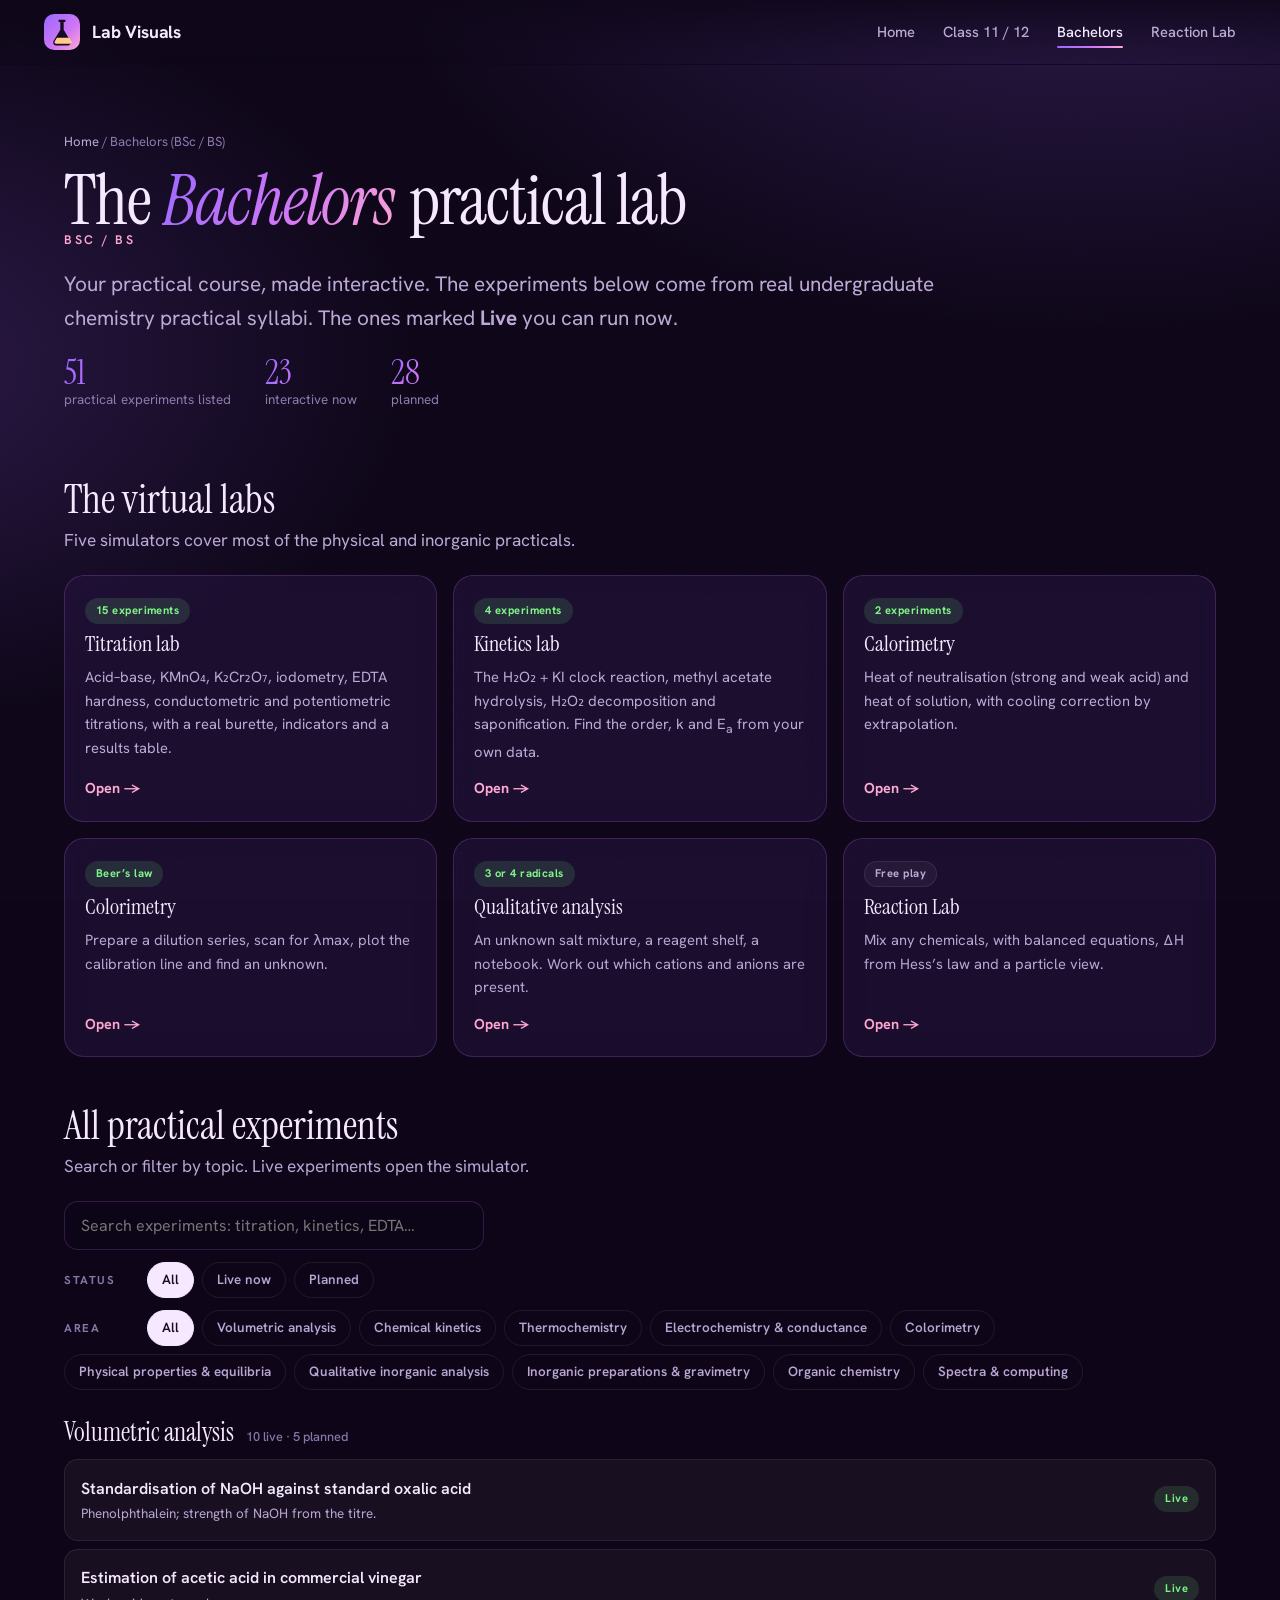
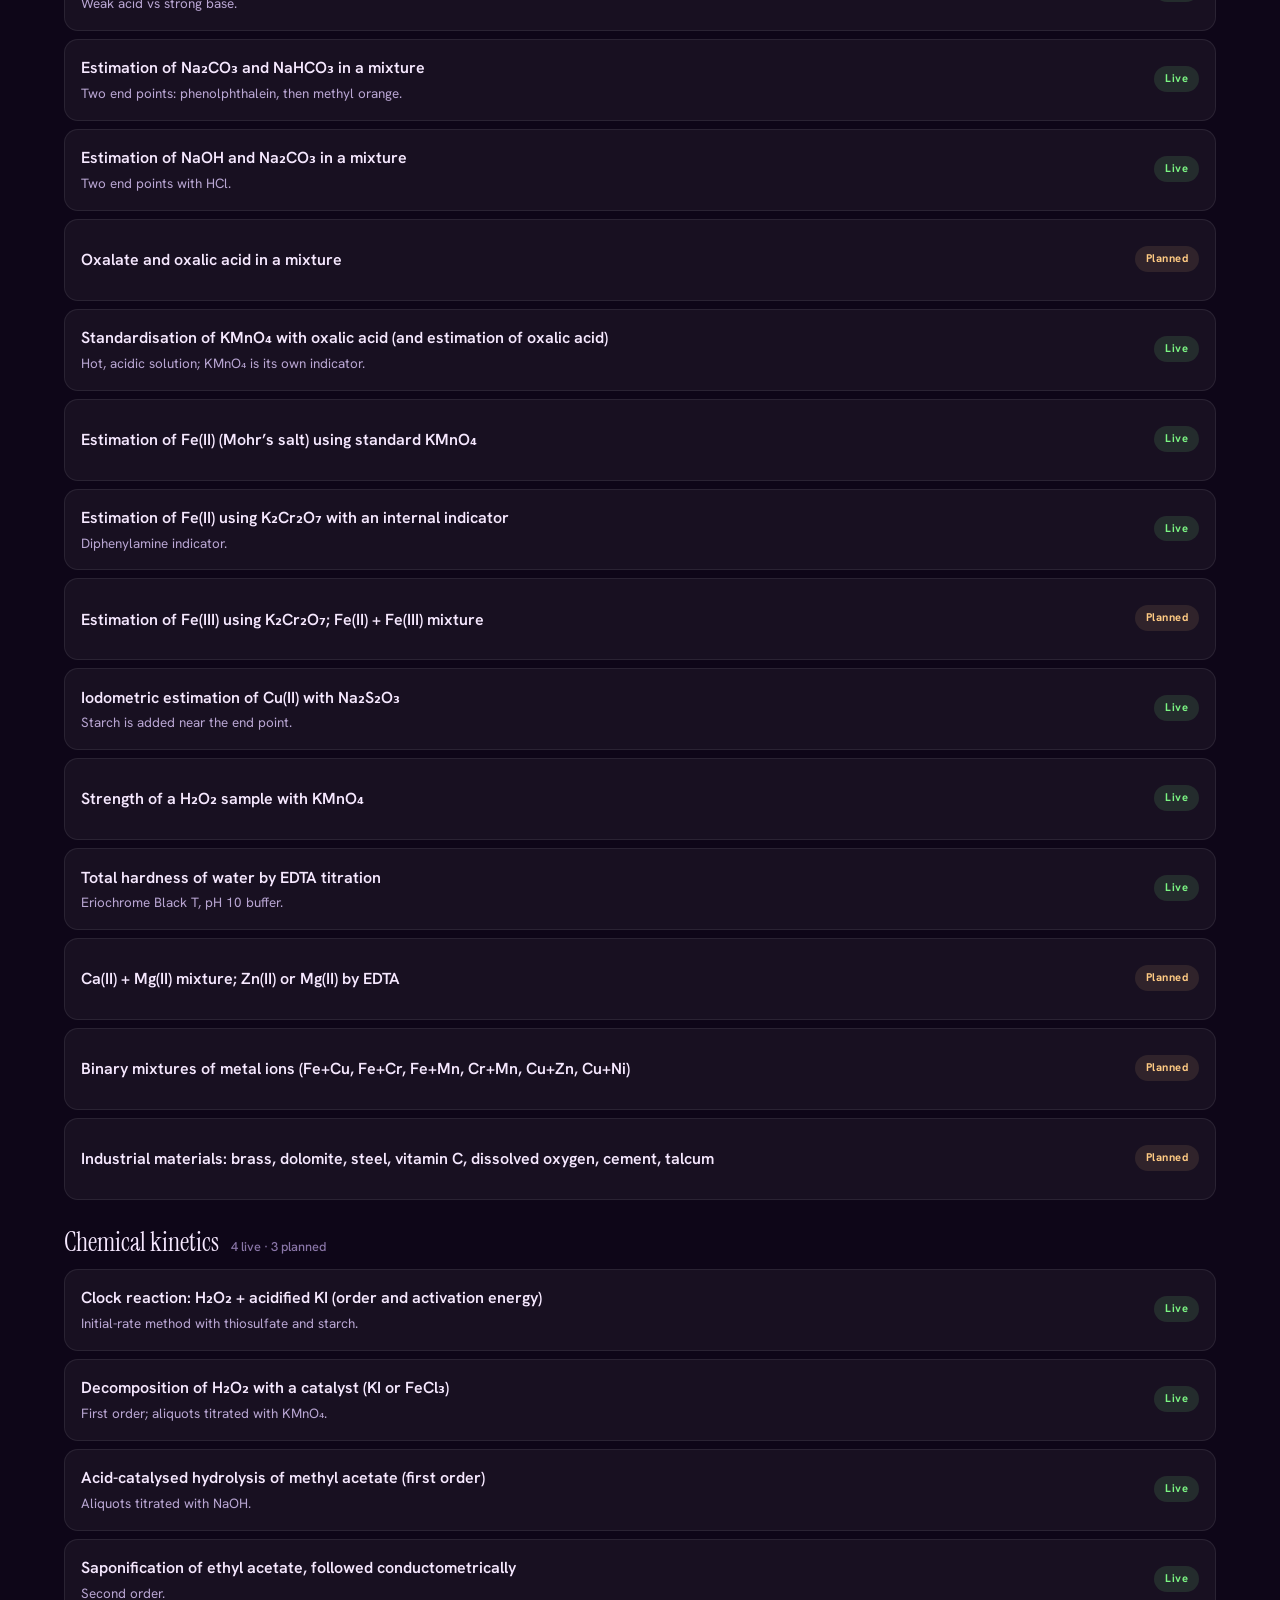
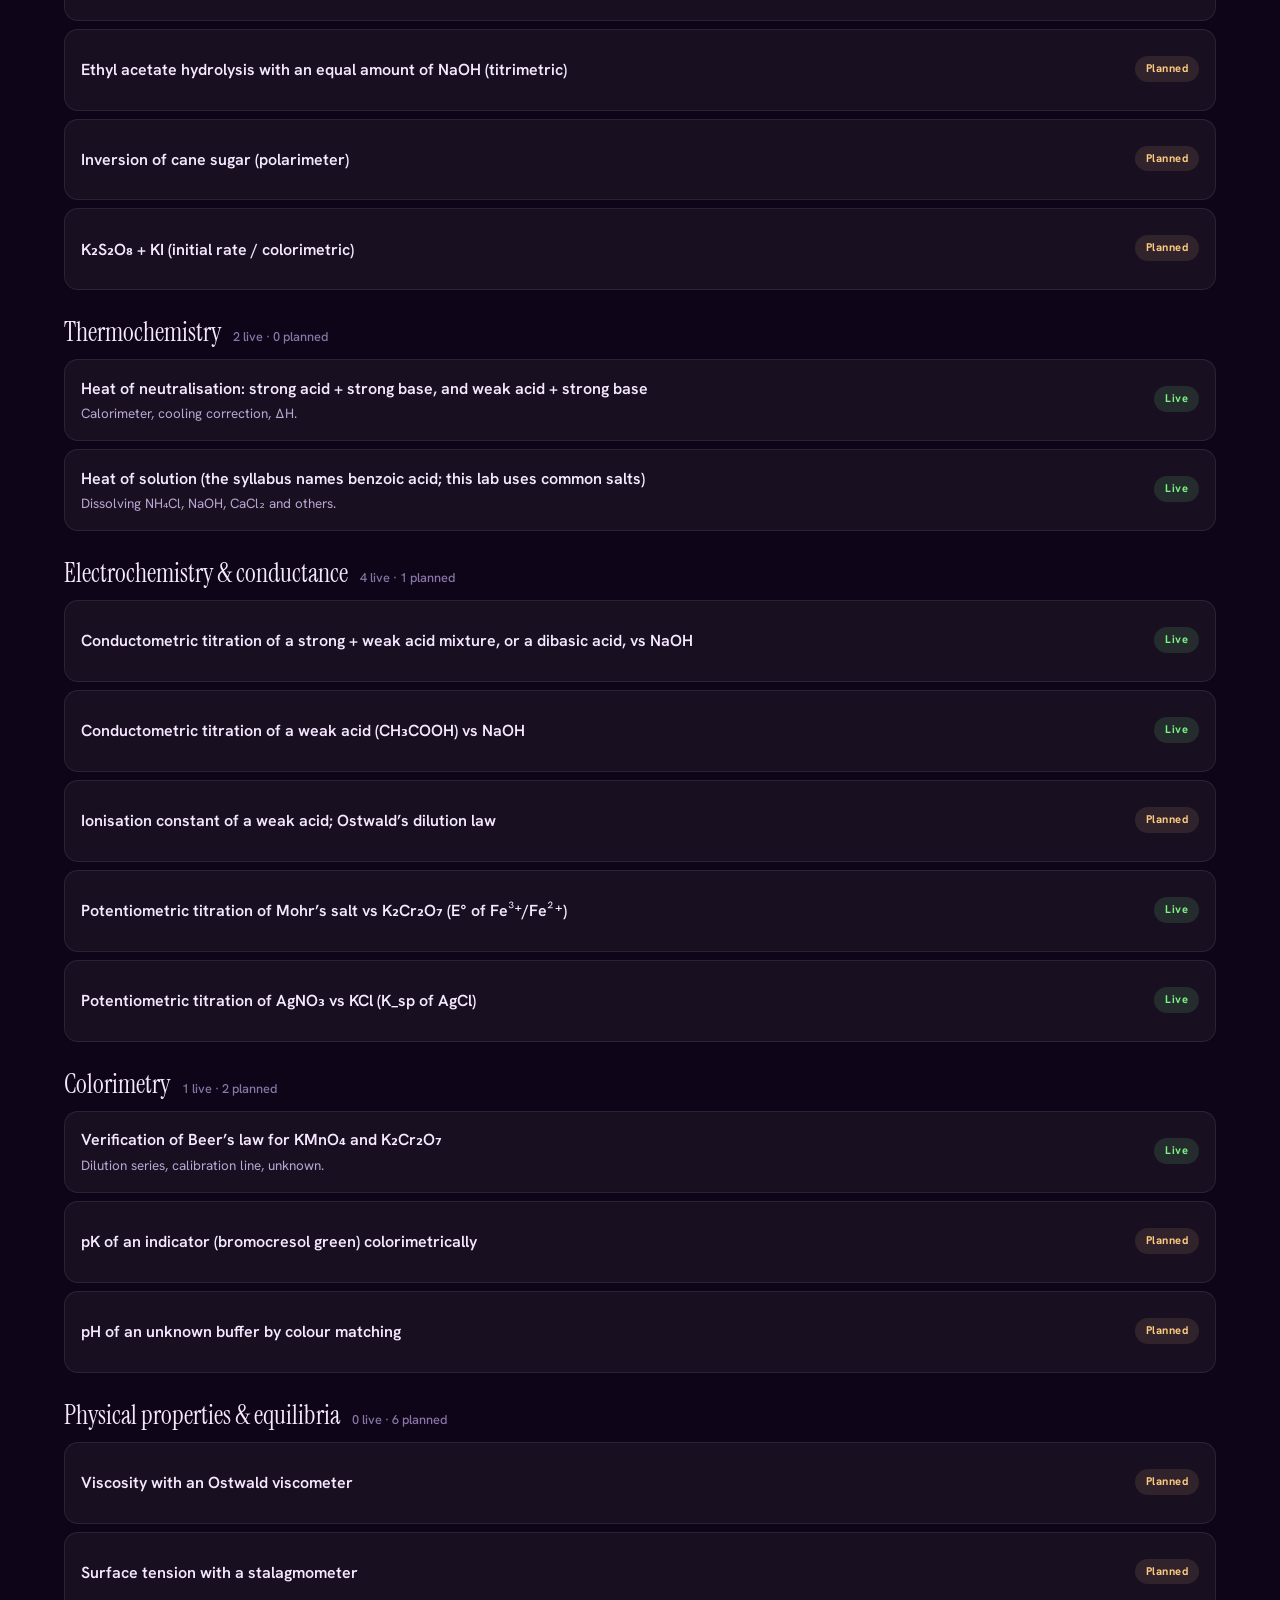
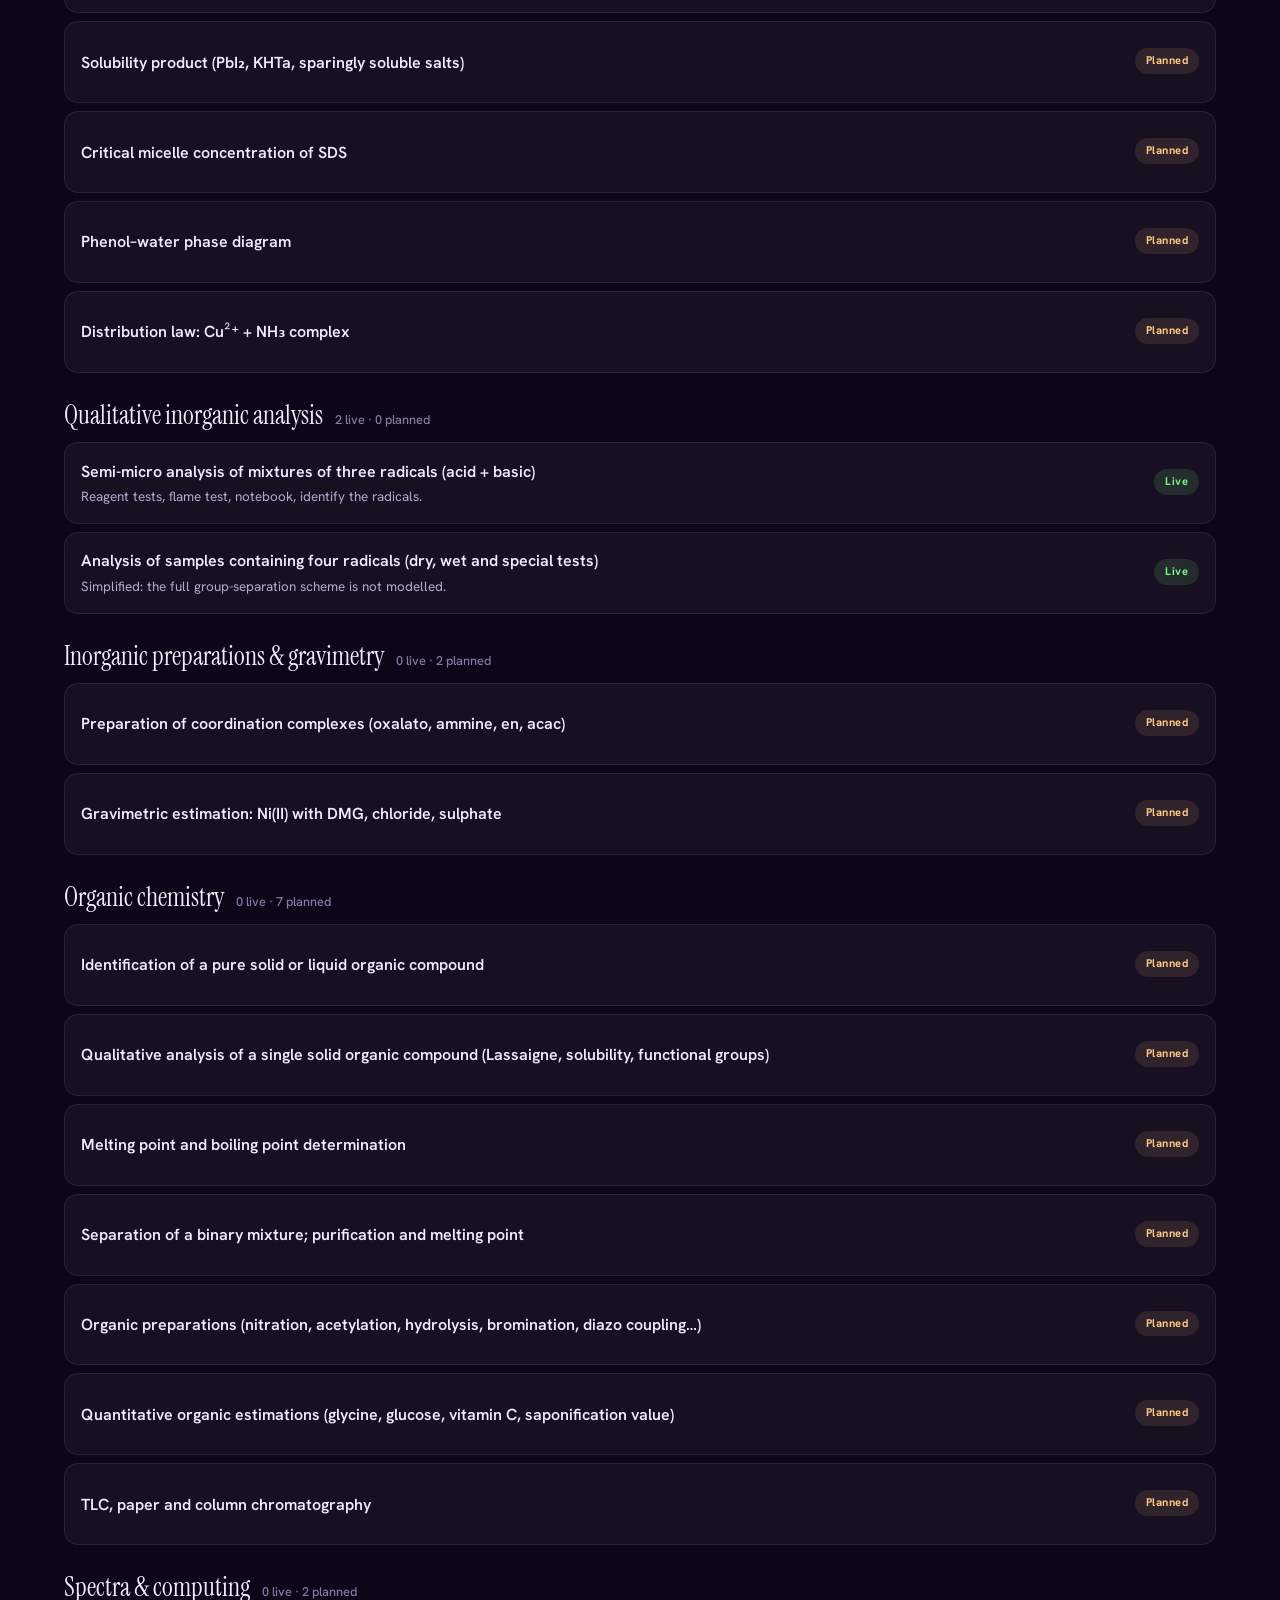
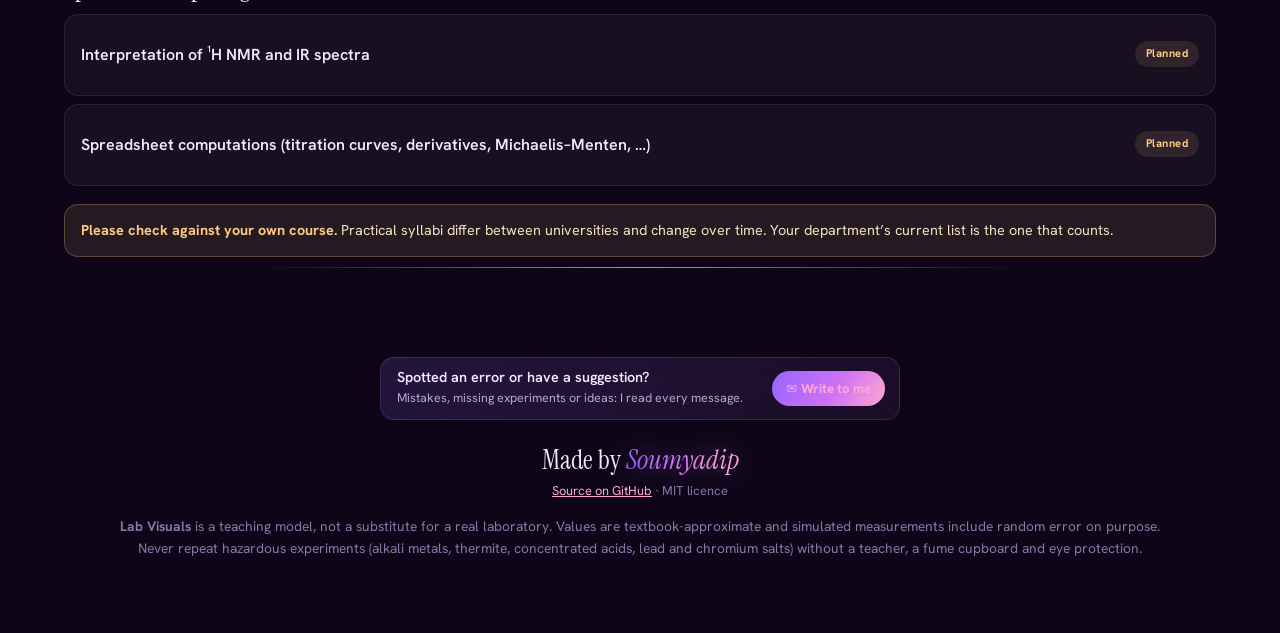
==== commit 7059dac1: "Absorbance-based colour mixing, animated burette drops, merge Class 11 and 12, Bachelors label, remo" ====
--- a/bsc.html
+++ b/bsc.html
@@ -3,8 +3,8 @@
 <head>
   <meta charset="utf-8">
   <meta name="viewport" content="width=device-width, initial-scale=1">
-  <title>BSc / BS practical lab · Lab Visuals</title>
-  <meta name="description" content="Virtual BSc chemistry practicals mapped to the Calcutta University, Burdwan University and West Bengal State University syllabi: titrations, kinetics, calorimetry, colorimetry and salt analysis.">
+  <title>Bachelors (BSc / BS) lab · Lab Visuals</title>
+  <meta name="description" content="Virtual Bachelors (BSc / BS) chemistry practicals: titrations, kinetics, calorimetry, colorimetry and salt analysis, with a searchable list of the practical course.">
   <meta name="theme-color" content="#160923">
   <link rel="icon" href="data:image/svg+xml,%3Csvg xmlns='http://www.w3.org/2000/svg' viewBox='0 0 64 64'%3E%3Crect width='64' height='64' rx='16' fill='%23160923'/%3E%3Cpath d='M26 10h12v4h-3v14l12 20c2 4-1 8-5 8H22c-4 0-7-4-5-8l12-20V14h-3z' fill='%23ce72f5'/%3E%3C/svg%3E">
   <link rel="preconnect" href="https://fonts.googleapis.com">
@@ -18,9 +18,10 @@
   <main>
     <div class="wrap">
       <section class="page-head">
-        <p class="crumbs"><a href="index.html">Home</a> / BSc / BS</p>
-        <h1>The <em>BSc</em> practical lab</h1>
-        <p class="lead">Your practical syllabus, made interactive. Every experiment below was read from the official syllabus documents of the University of Calcutta, the University of Burdwan and West Bengal State University. The ones marked <b>Live</b> you can run now.</p>
+        <p class="crumbs"><a href="index.html">Home</a> / Bachelors (BSc / BS)</p>
+        <h1>The <em>Bachelors</em> practical lab</h1>
+        <p class="eyebrow" style="margin:-6px 0 10px">BSc / BS</p>
+        <p class="lead">Your practical course, made interactive. The experiments below come from real undergraduate chemistry practical syllabi. The ones marked <b>Live</b> you can run now.</p>
         <div class="stat-row" id="stats"></div>
       </section>
 
@@ -38,16 +39,11 @@
       </section>
 
       <section class="section" id="map">
-        <h2>Syllabus map</h2>
-        <p class="sub">Search or filter. A university badge means that university’s syllabus names the experiment (or a close variant).</p>
+        <h2>All practical experiments</h2>
+        <p class="sub">Search or filter by topic. Live experiments open the simulator.</p>
         <div class="filters" id="filters"></div>
         <div id="syl"></div>
-        <p class="note-box"><b>Please check against your own batch.</b> Universities revise syllabi, and this list comes from the documents linked below as they were published. Your department’s current list is the one that counts. The Burdwan list is built from its CBCS Honours and General syllabi; its newer NEP (CCFUP) syllabus was not read.</p>
-      </section>
-
-      <section class="section reveal">
-        <h2>Sources</h2>
-        <ul class="src-list" id="sources"></ul>
+        <p class="note-box"><b>Please check against your own course.</b> Practical syllabi differ between universities and change over time. Your department’s current list is the one that counts.</p>
       </section>
     </div>
   </main>
--- a/css/style.css
+++ b/css/style.css
@@ -338,11 +338,11 @@
 .credit { margin: 26px auto 8px; font-size: clamp(1.3rem, 3vw, 1.7rem); letter-spacing: 0; }
 .credit strong { filter: drop-shadow(0 0 12px rgba(206, 114, 245, .4)); }
 .foot .small { font-size: .8rem; margin: 0; }
-.contact { display: flex; flex-wrap: wrap; align-items: center; justify-content: space-between; gap: 18px 28px; text-align: left; max-width: 820px; margin: 0 auto 10px; padding: 22px 26px; border-radius: 20px; border: 1px solid var(--line); background: linear-gradient(120deg, rgba(149, 101, 255, .16), rgba(206, 114, 245, .07)); backdrop-filter: blur(12px); }
-.contact h4 { font: 400 1.5rem/1.2 var(--serif); color: var(--ink); margin: 0 0 6px; }
-.contact p { margin: 0; color: var(--muted); font-size: .92rem; }
-.contact .btn-glow { padding: 13px 24px; white-space: nowrap; }
-@media (max-width: 640px) { .contact { padding: 18px; } .contact .btn-glow { width: 100%; text-align: center; } }
+.contact { display: flex; flex-wrap: wrap; align-items: center; justify-content: space-between; gap: 8px 16px; text-align: left; max-width: 520px; margin: 0 auto 8px; padding: 10px 14px 10px 16px; border-radius: 14px; border: 1px solid var(--line); background: linear-gradient(120deg, rgba(149, 101, 255, .16), rgba(206, 114, 245, .07)); backdrop-filter: blur(12px); }
+.contact h4 { font: 600 .9rem/1.3 var(--sans, inherit); color: var(--ink); margin: 0 0 2px; }
+.contact p { margin: 0; color: var(--muted); font-size: .78rem; }
+.contact .btn-glow { padding: 7px 14px; font-size: .82rem; white-space: nowrap; min-height: 0; box-shadow: none; }
+@media (max-width: 640px) { .contact { padding: 10px 12px; } }
 
 /* ================= v4: phones ================= */
 .mlegend { display: none; }
--- a/css/pages.css
+++ b/css/pages.css
@@ -39,7 +39,9 @@
 .level-card .go::after { content: "→"; transition: transform .25s; }
 .level-card:hover .go::after { transform: translateX(6px); }
 .skip-link { display: inline-block; margin-top: 22px; color: var(--muted); font-size: .92rem; }
-@media (max-width: 900px) { .levels { grid-template-columns: 1fr; } .level-card .tag-big { font-size: 2.6rem; } }
+
+.levels.two { grid-template-columns: repeat(2, minmax(0, 1fr)); max-width: 880px; }
+@media (max-width: 900px) { .levels, .levels.two { grid-template-columns: 1fr; } .level-card .tag-big { font-size: 2.6rem; } }
 
 /* ---------- cards ---------- */
 .section { padding: 36px 0 10px; }
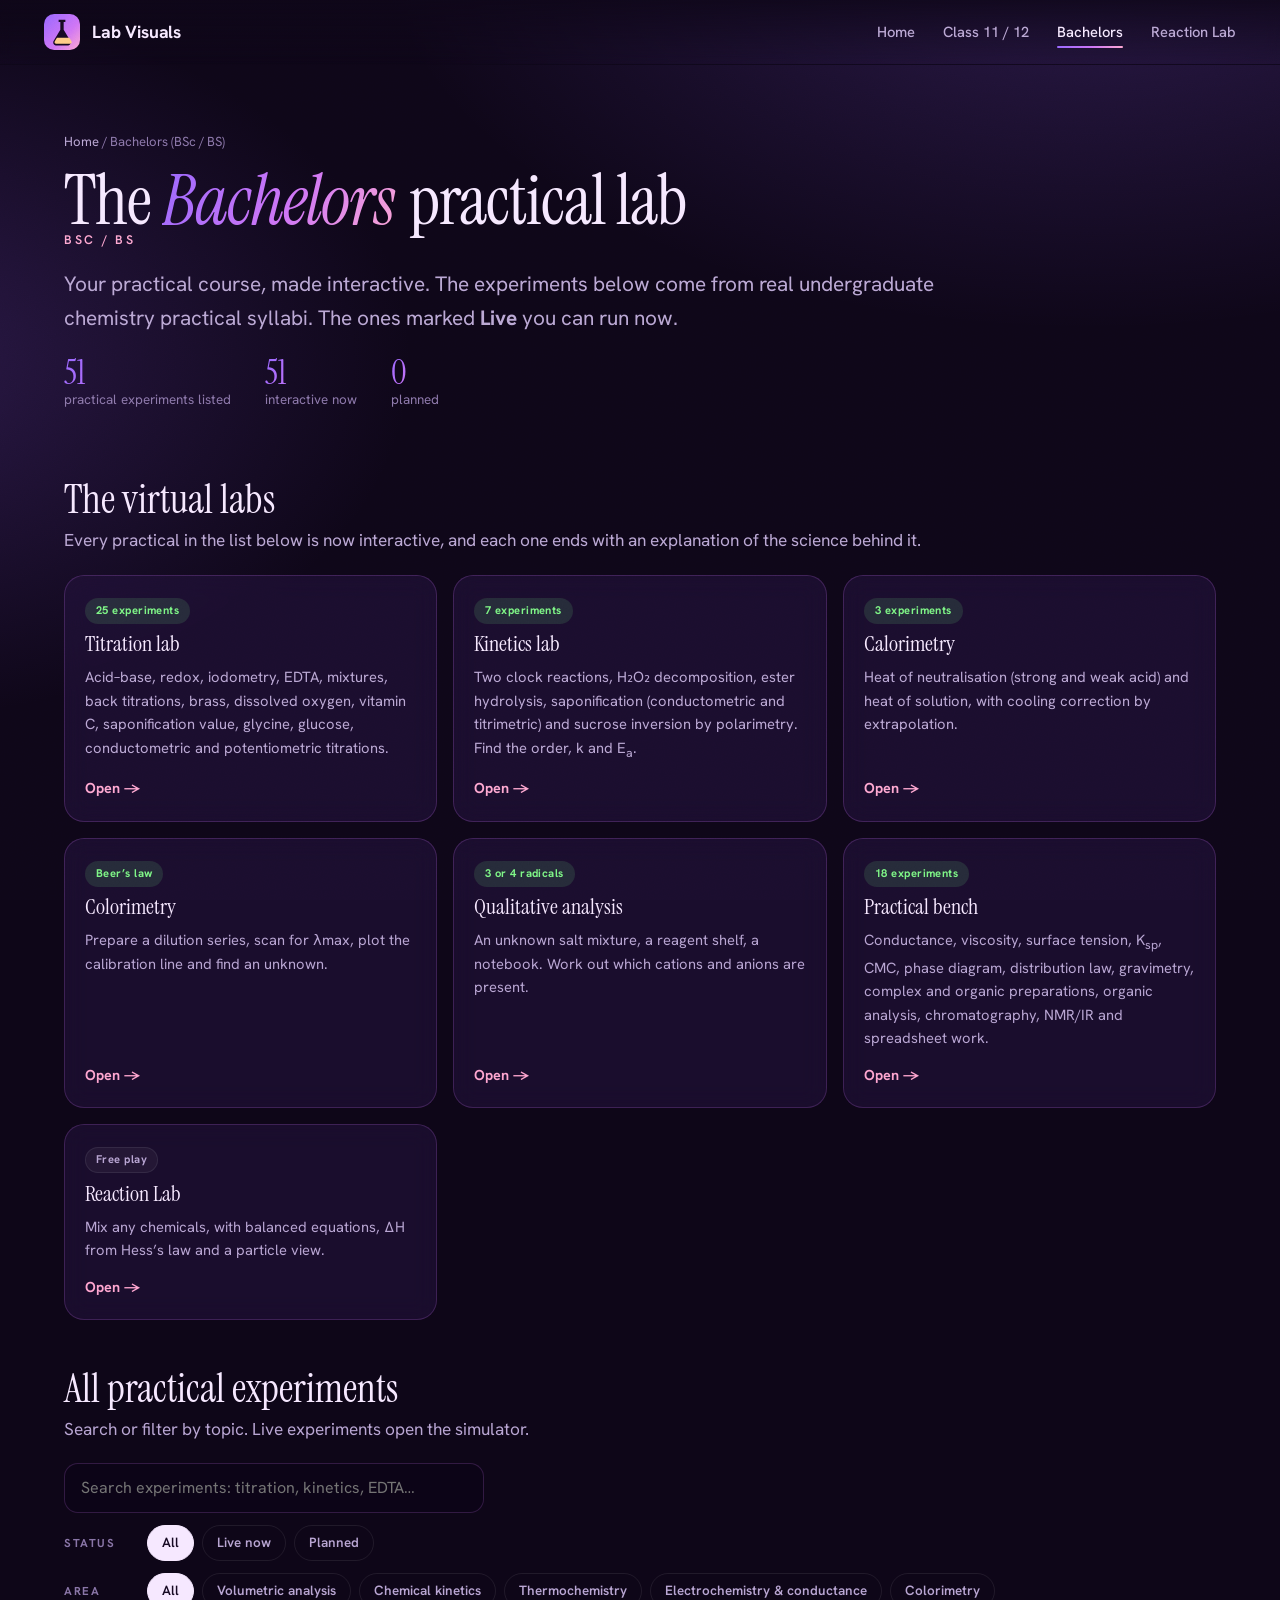
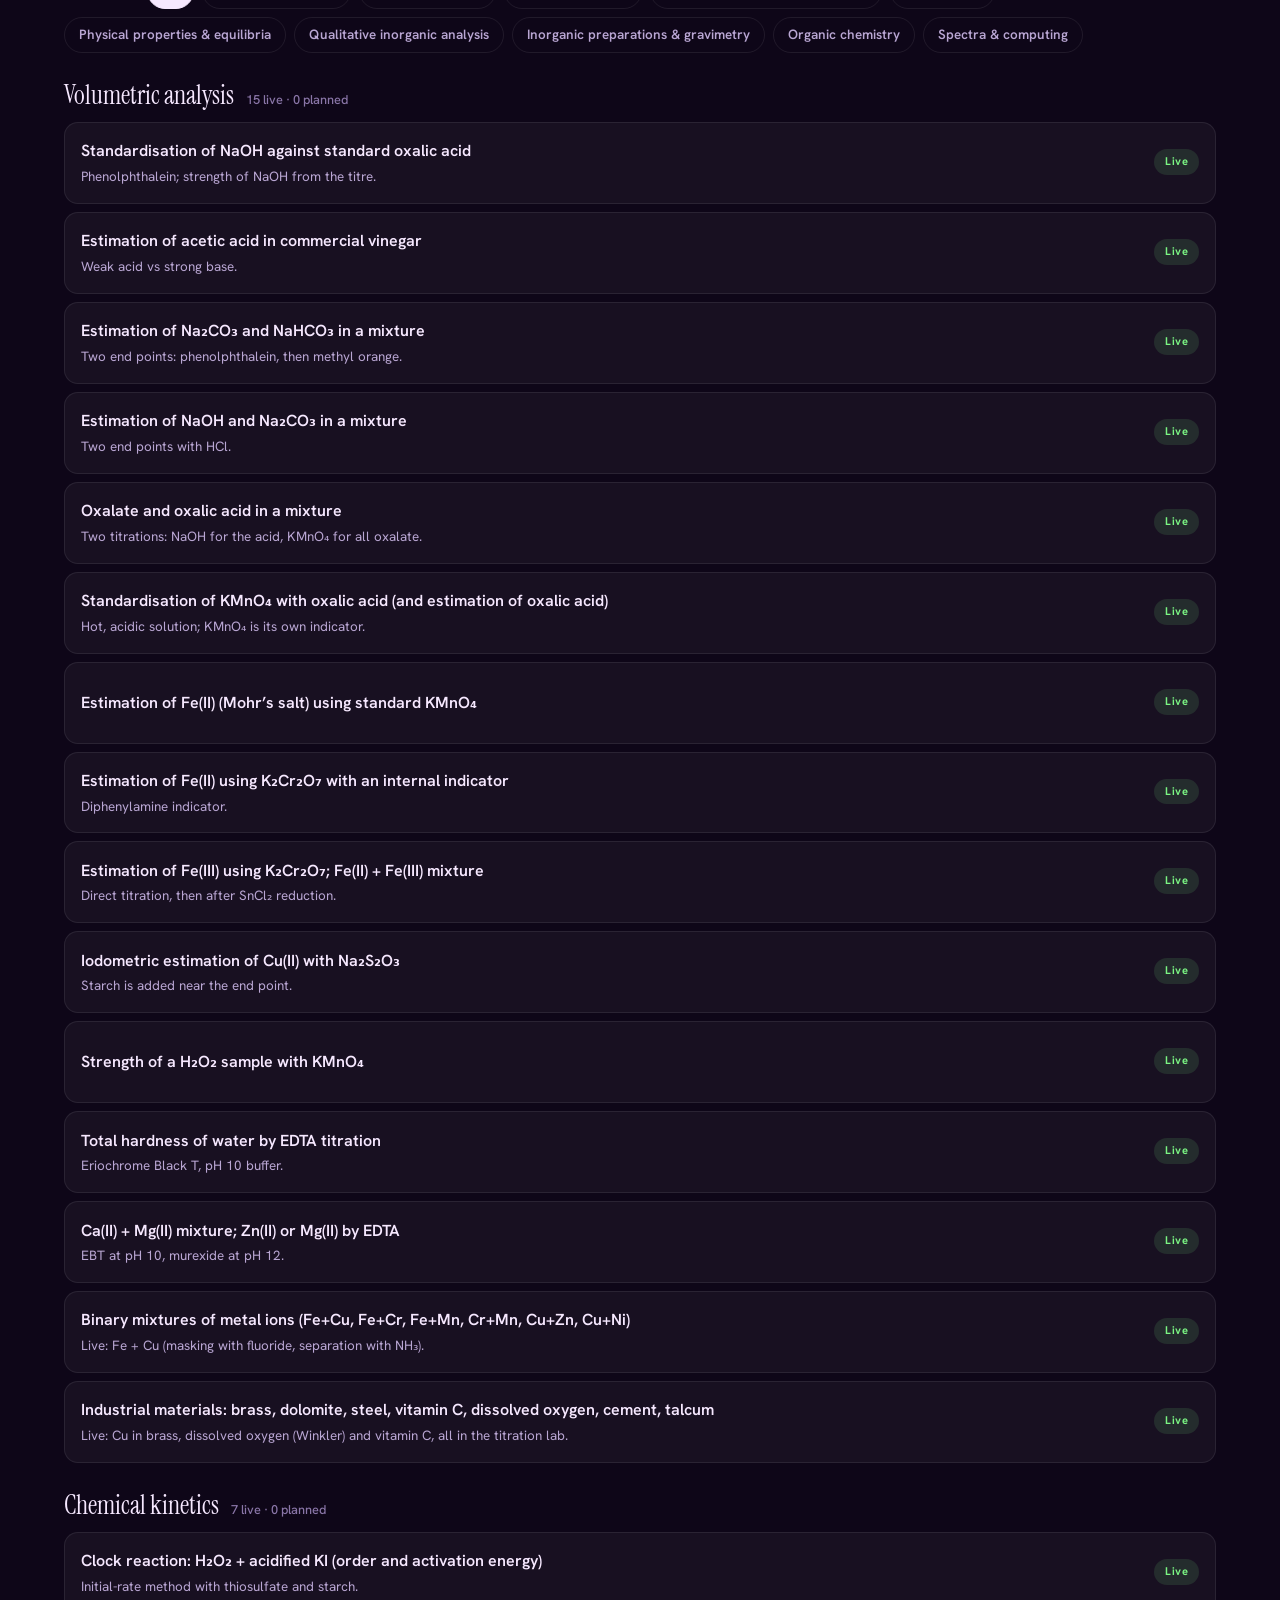
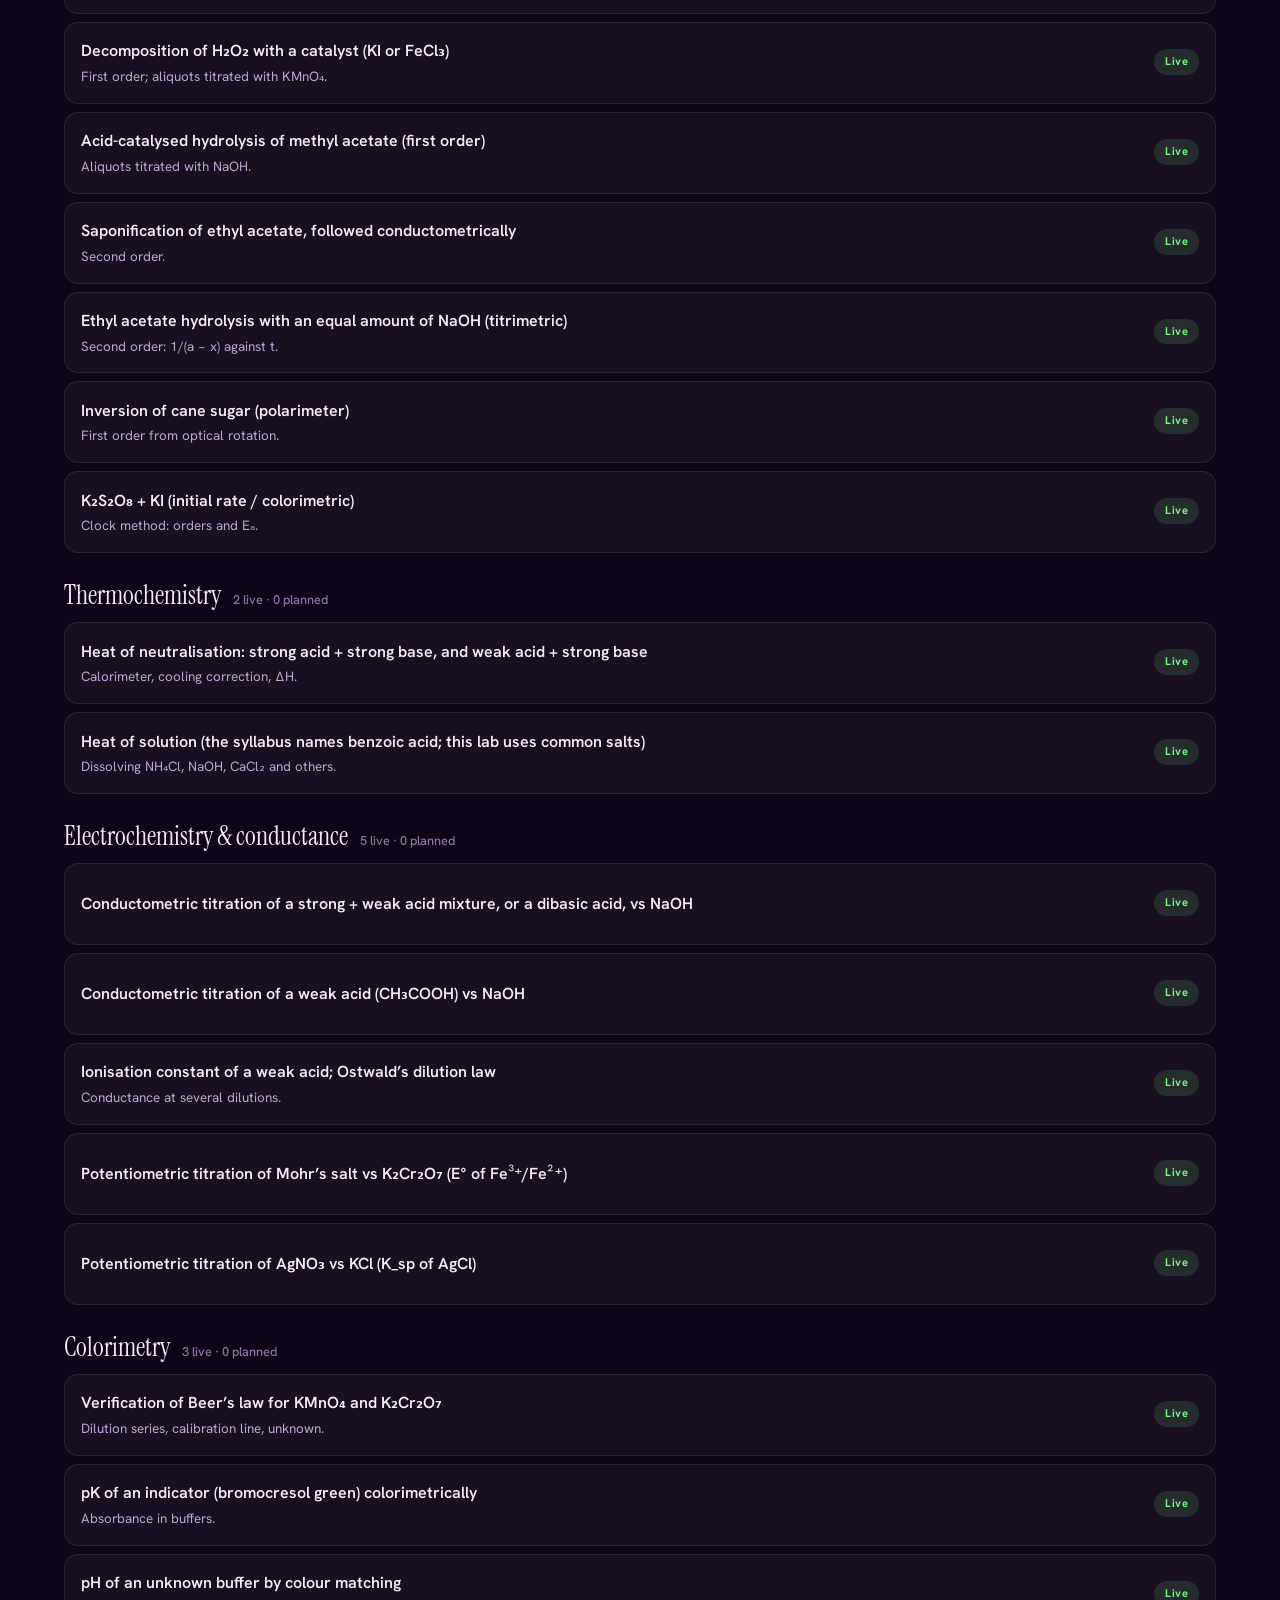
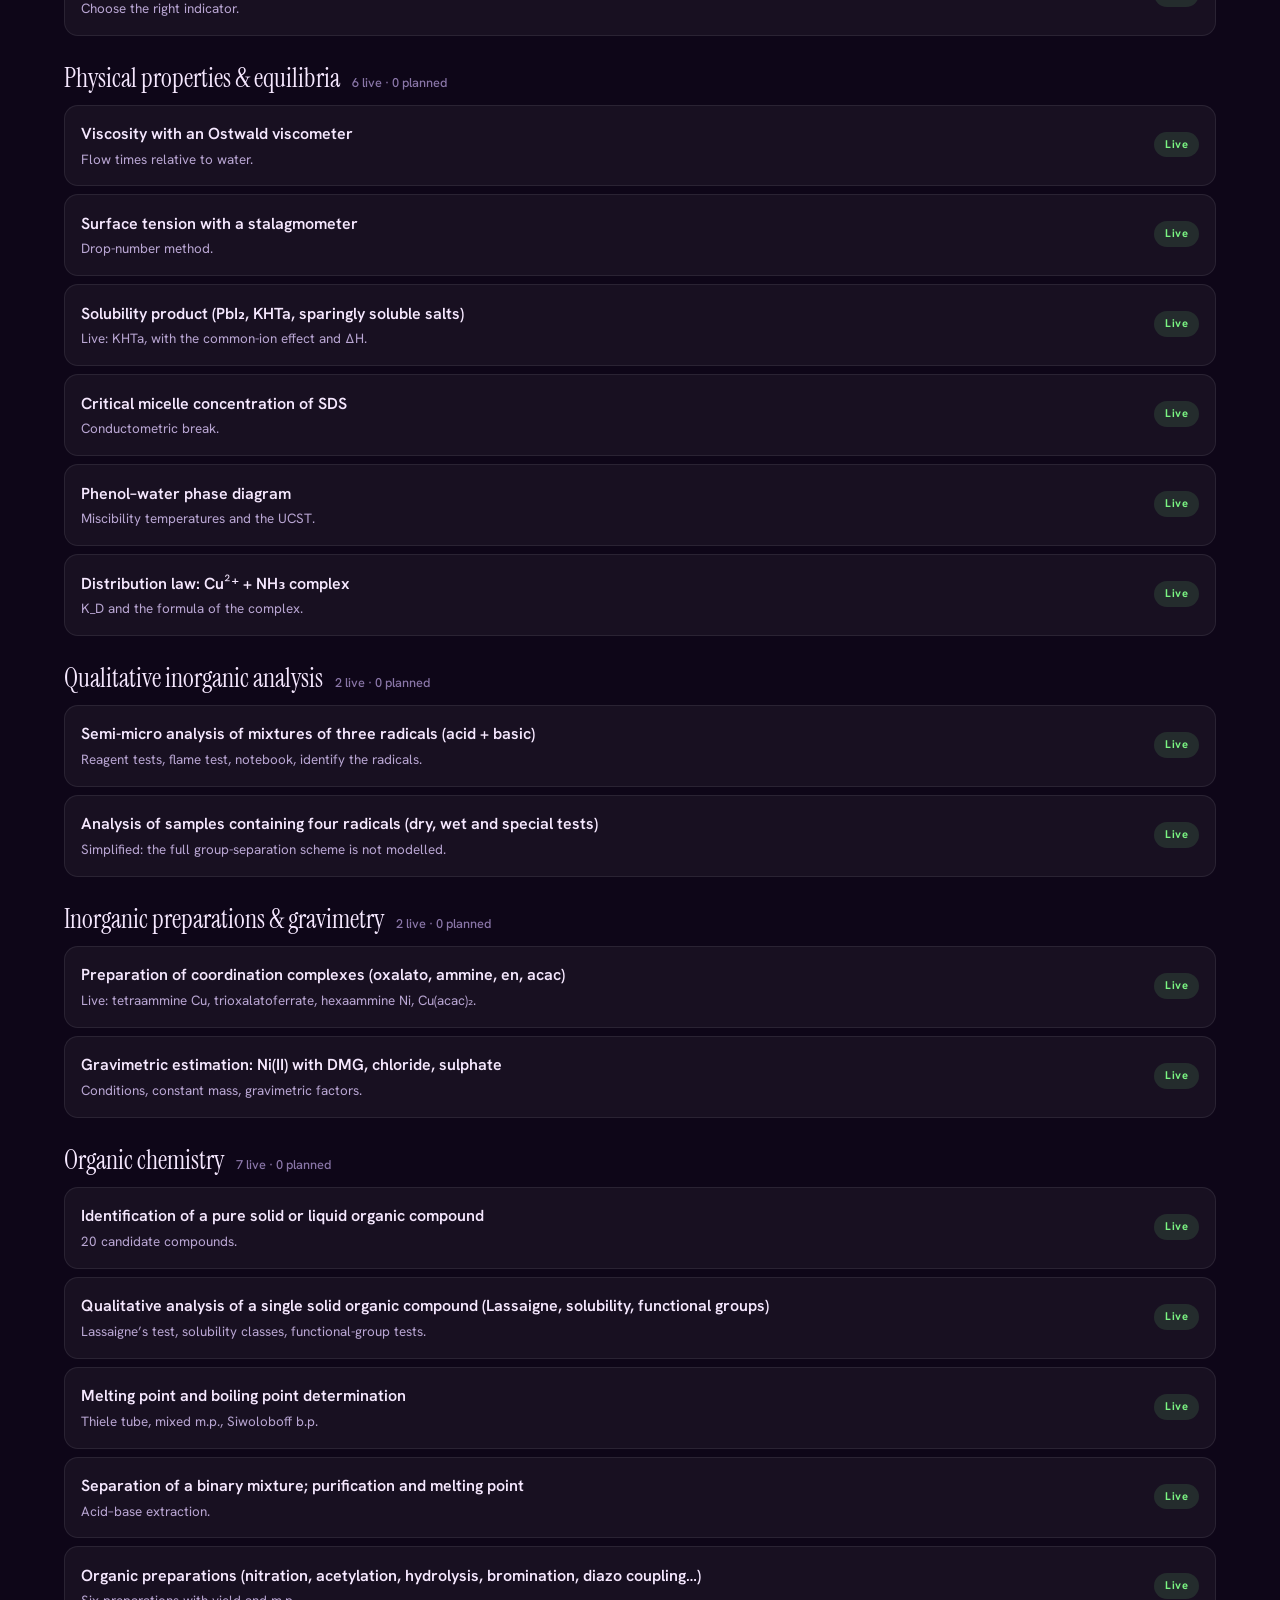
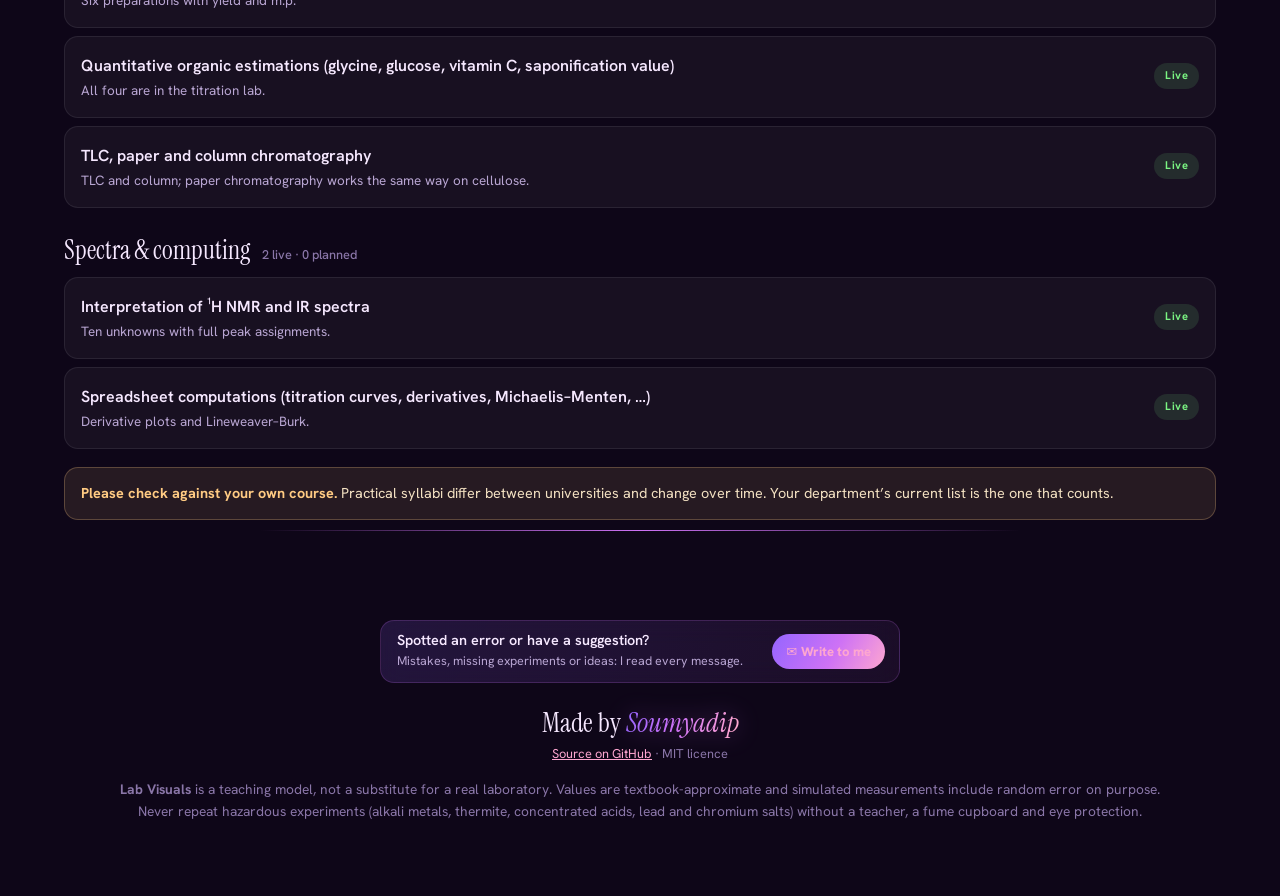
==== commit f05b51ea: "Complete all planned Bachelors practicals and add the science behind every experiment - Titration la" ====
--- a/bsc.html
+++ b/bsc.html
@@ -27,13 +27,14 @@
 
       <section class="section reveal">
         <h2>The virtual labs</h2>
-        <p class="sub">Five simulators cover most of the physical and inorganic practicals.</p>
+        <p class="sub">Every practical in the list below is now interactive, and each one ends with an explanation of the science behind it.</p>
         <div class="cards">
-          <a class="xcard" href="titration.html?level=bsc"><div class="meta"><span class="pill-tag live">15 experiments</span></div><h3>Titration lab</h3><p>Acid–base, KMnO₄, K₂Cr₂O₇, iodometry, EDTA hardness, conductometric and potentiometric titrations, with a real burette, indicators and a results table.</p><span class="go">Open</span></a>
-          <a class="xcard" href="kinetics.html?level=bsc"><div class="meta"><span class="pill-tag live">4 experiments</span></div><h3>Kinetics lab</h3><p>The H₂O₂ + KI clock reaction, methyl acetate hydrolysis, H₂O₂ decomposition and saponification. Find the order, k and E<sub>a</sub> from your own data.</p><span class="go">Open</span></a>
-          <a class="xcard" href="calorimetry.html?level=bsc"><div class="meta"><span class="pill-tag live">2 experiments</span></div><h3>Calorimetry</h3><p>Heat of neutralisation (strong and weak acid) and heat of solution, with cooling correction by extrapolation.</p><span class="go">Open</span></a>
+          <a class="xcard" href="titration.html?level=bsc"><div class="meta"><span class="pill-tag live">25 experiments</span></div><h3>Titration lab</h3><p>Acid–base, redox, iodometry, EDTA, mixtures, back titrations, brass, dissolved oxygen, vitamin C, saponification value, glycine, glucose, conductometric and potentiometric titrations.</p><span class="go">Open</span></a>
+          <a class="xcard" href="kinetics.html?level=bsc"><div class="meta"><span class="pill-tag live">7 experiments</span></div><h3>Kinetics lab</h3><p>Two clock reactions, H₂O₂ decomposition, ester hydrolysis, saponification (conductometric and titrimetric) and sucrose inversion by polarimetry. Find the order, k and E<sub>a</sub>.</p><span class="go">Open</span></a>
+          <a class="xcard" href="calorimetry.html?level=bsc"><div class="meta"><span class="pill-tag live">3 experiments</span></div><h3>Calorimetry</h3><p>Heat of neutralisation (strong and weak acid) and heat of solution, with cooling correction by extrapolation.</p><span class="go">Open</span></a>
           <a class="xcard" href="colorimetry.html?level=bsc"><div class="meta"><span class="pill-tag live">Beer’s law</span></div><h3>Colorimetry</h3><p>Prepare a dilution series, scan for λmax, plot the calibration line and find an unknown.</p><span class="go">Open</span></a>
           <a class="xcard" href="salt-analysis.html?level=bsc&n=3"><div class="meta"><span class="pill-tag live">3 or 4 radicals</span></div><h3>Qualitative analysis</h3><p>An unknown salt mixture, a reagent shelf, a notebook. Work out which cations and anions are present.</p><span class="go">Open</span></a>
+          <a class="xcard" href="practicals.html?level=bsc"><div class="meta"><span class="pill-tag live">18 experiments</span></div><h3>Practical bench</h3><p>Conductance, viscosity, surface tension, K<sub>sp</sub>, CMC, phase diagram, distribution law, gravimetry, complex and organic preparations, organic analysis, chromatography, NMR/IR and spreadsheet work.</p><span class="go">Open</span></a>
           <a class="xcard" href="lab.html?level=bsc"><div class="meta"><span class="pill-tag">Free play</span></div><h3>Reaction Lab</h3><p>Mix any chemicals, with balanced equations, ΔH from Hess’s law and a particle view.</p><span class="go">Open</span></a>
         </div>
       </section>
--- a/css/pages.css
+++ b/css/pages.css
@@ -154,3 +154,14 @@
 .work-lines { font-family: ui-monospace, Menlo, Consolas, monospace; font-size: .86rem; line-height: 1.7; margin: 6px 0; padding: 10px 14px; border-radius: 12px; background: rgba(10, 3, 22, .55); border: 1px solid var(--line-soft); }
 .tag-ok { color: var(--ok); font-weight: 700; } .tag-bad { color: var(--bad); font-weight: 700; }
 @media (max-width: 700px) { .panel { padding: 14px; border-radius: 16px; } .btn-sm { flex: 1 1 auto; } }
+
+/* ---------- the science behind each experiment ---------- */
+.theory { margin-top: 22px; border-top: 1px solid var(--line-soft); padding-top: 14px; }
+.theory summary { cursor: pointer; list-style: none; font: 400 1.35rem/1.3 var(--serif); color: var(--ink); display: flex; align-items: center; gap: 10px; flex-wrap: wrap; }
+.theory summary::-webkit-details-marker { display: none; }
+.theory summary::after { content: "▾"; font-size: .9rem; color: var(--faint); margin-left: auto; }
+.theory details:not([open]) summary::after { content: "▸"; }
+.th-tag { font: 700 .66rem/1 var(--sans); letter-spacing: .14em; text-transform: uppercase; padding: 5px 9px; border-radius: 999px; background: var(--grad); color: #160923; }
+.theory p { color: #e6d9f6; font-size: .95rem; line-height: 1.7; margin: 10px 0; }
+.theory h4 { margin: 16px 0 6px; font-size: .74rem; letter-spacing: .12em; text-transform: uppercase; color: var(--faint); }
+.theory ul { margin: 0; padding-left: 1.2em; display: grid; gap: 5px; color: #e3d3f7; font-size: .93rem; line-height: 1.6; }
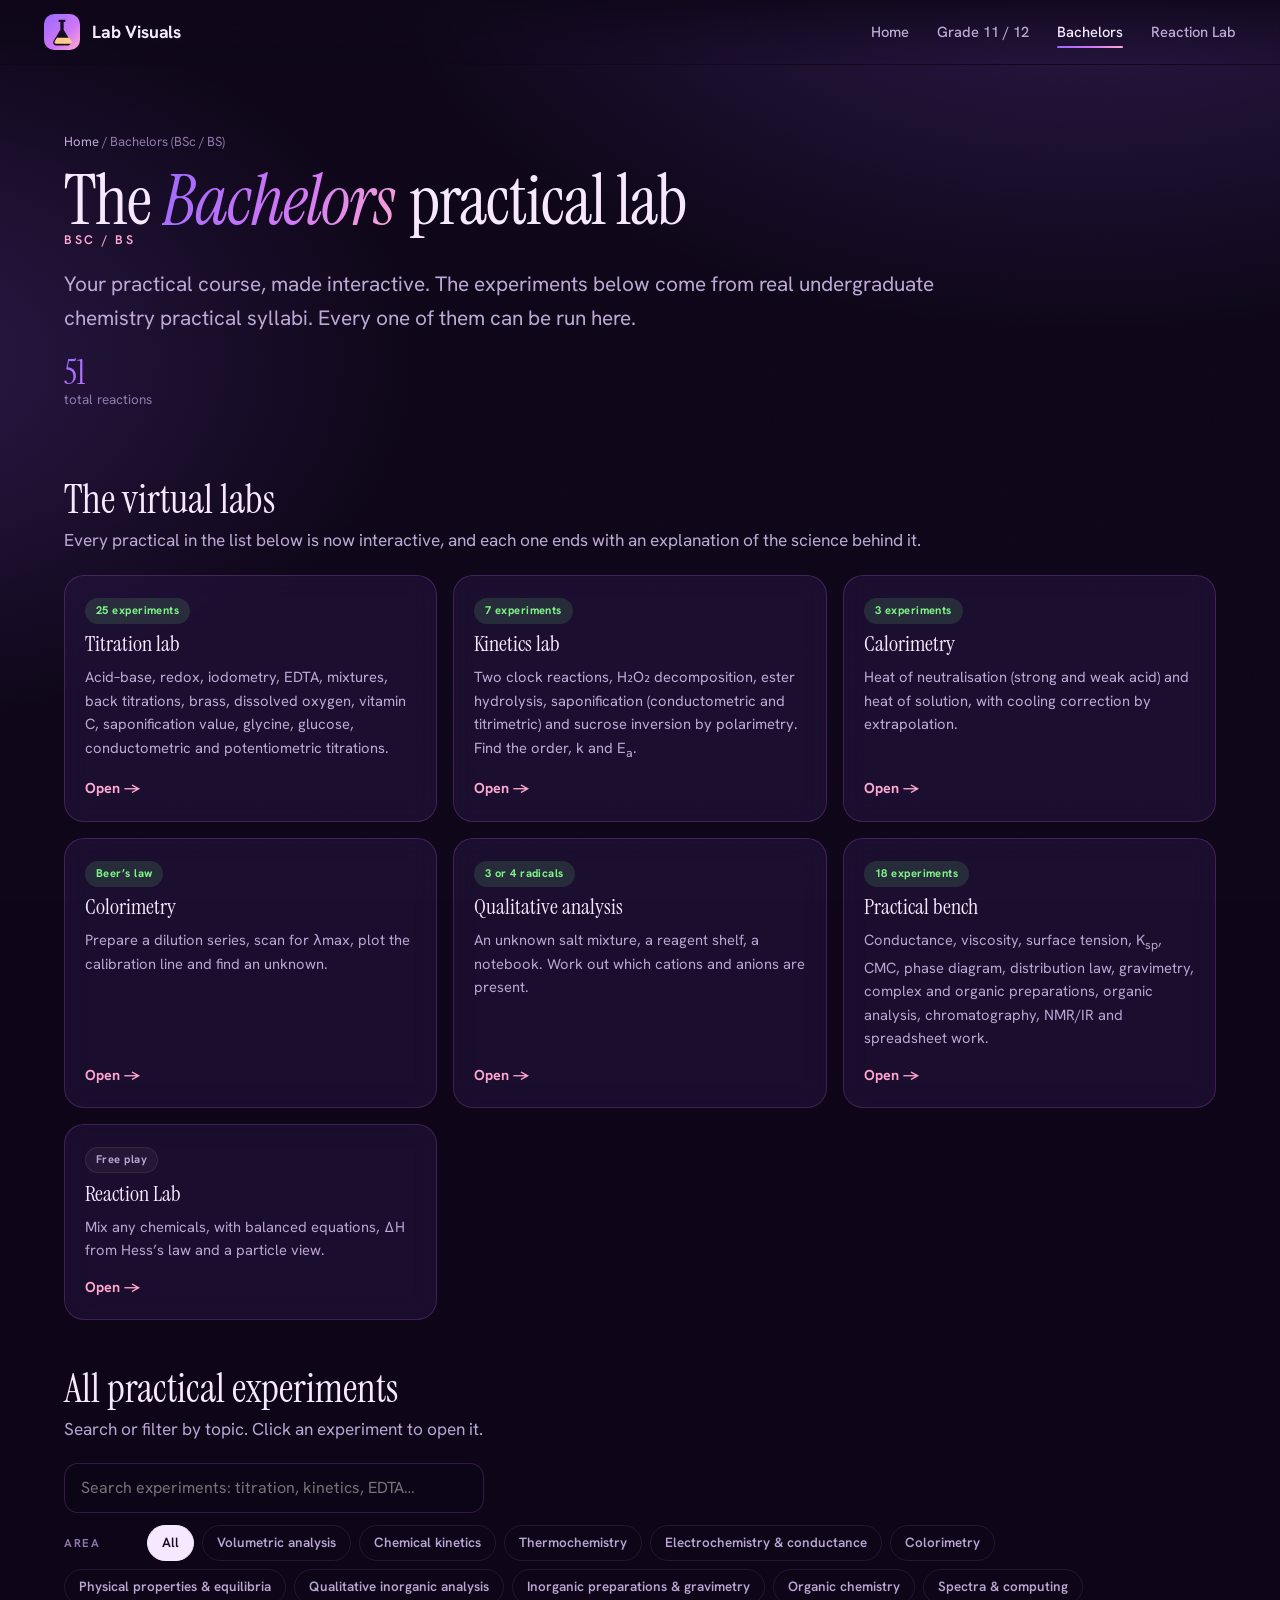
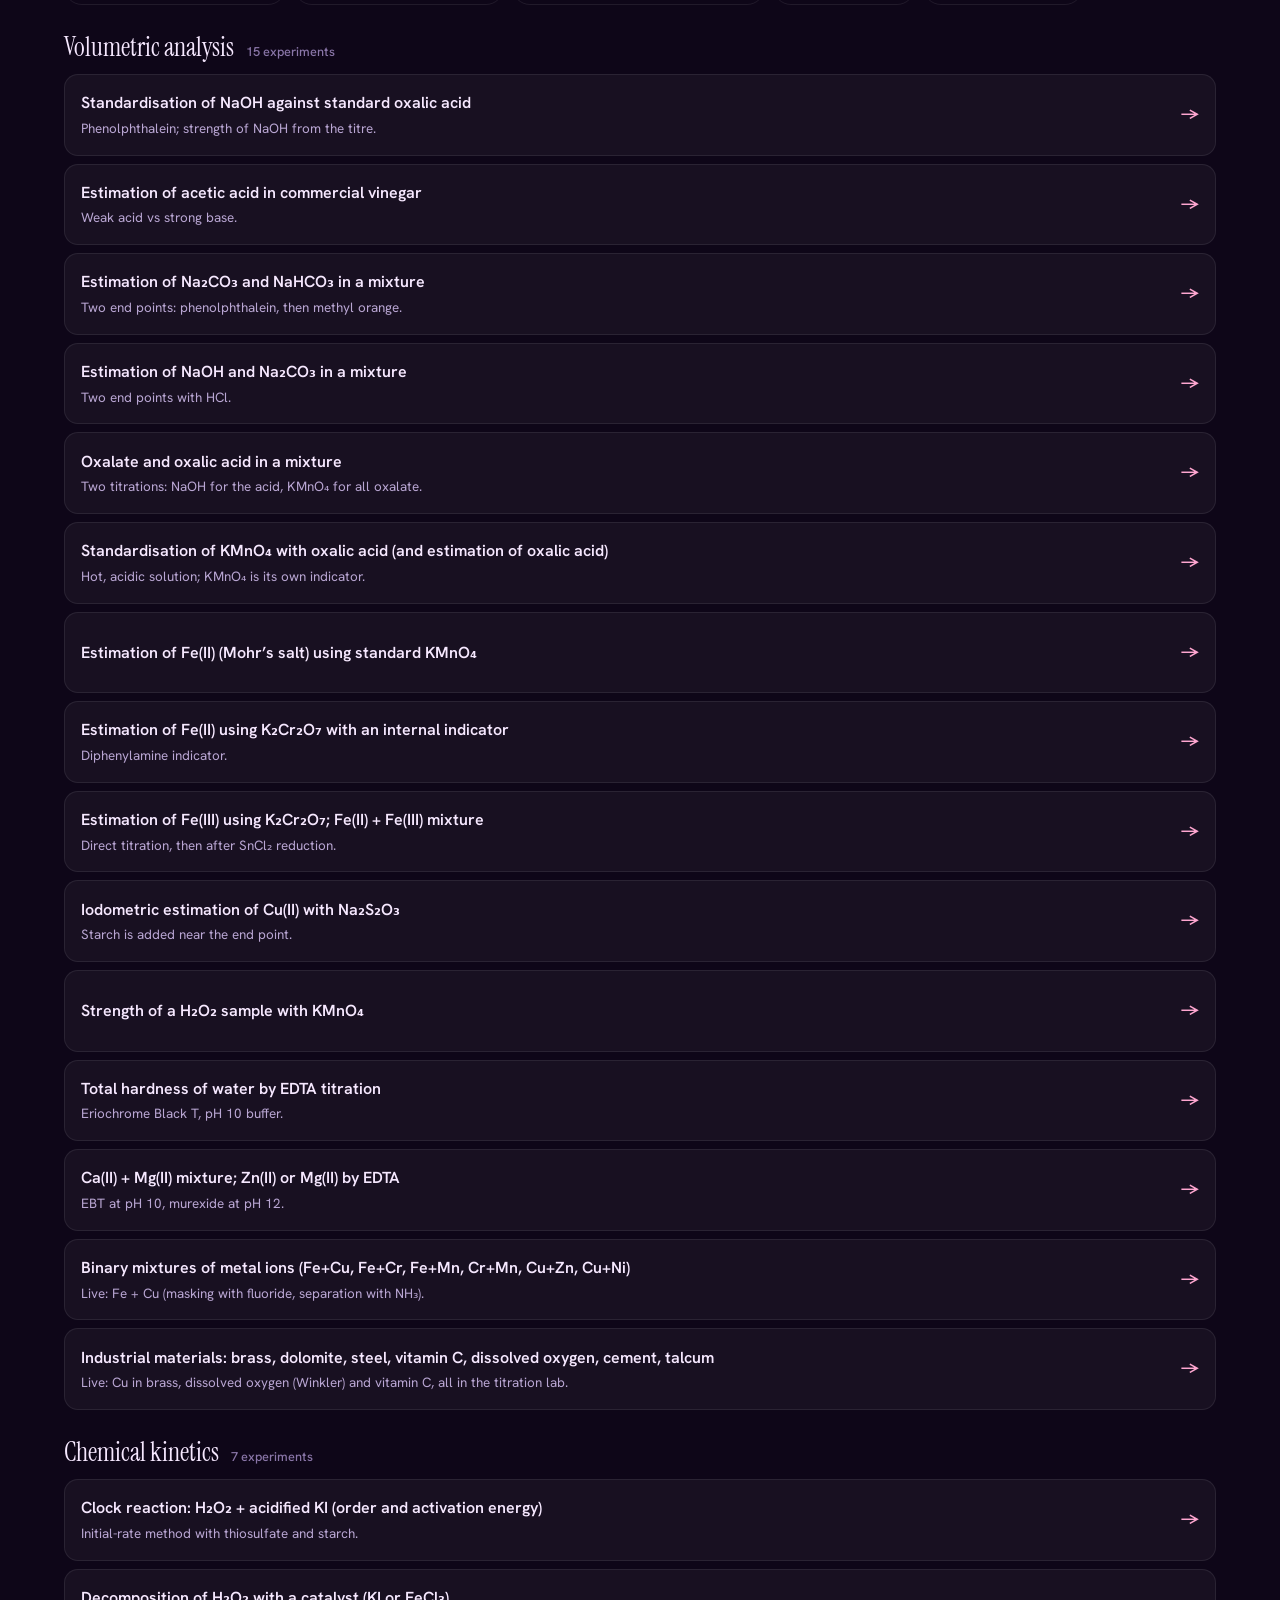
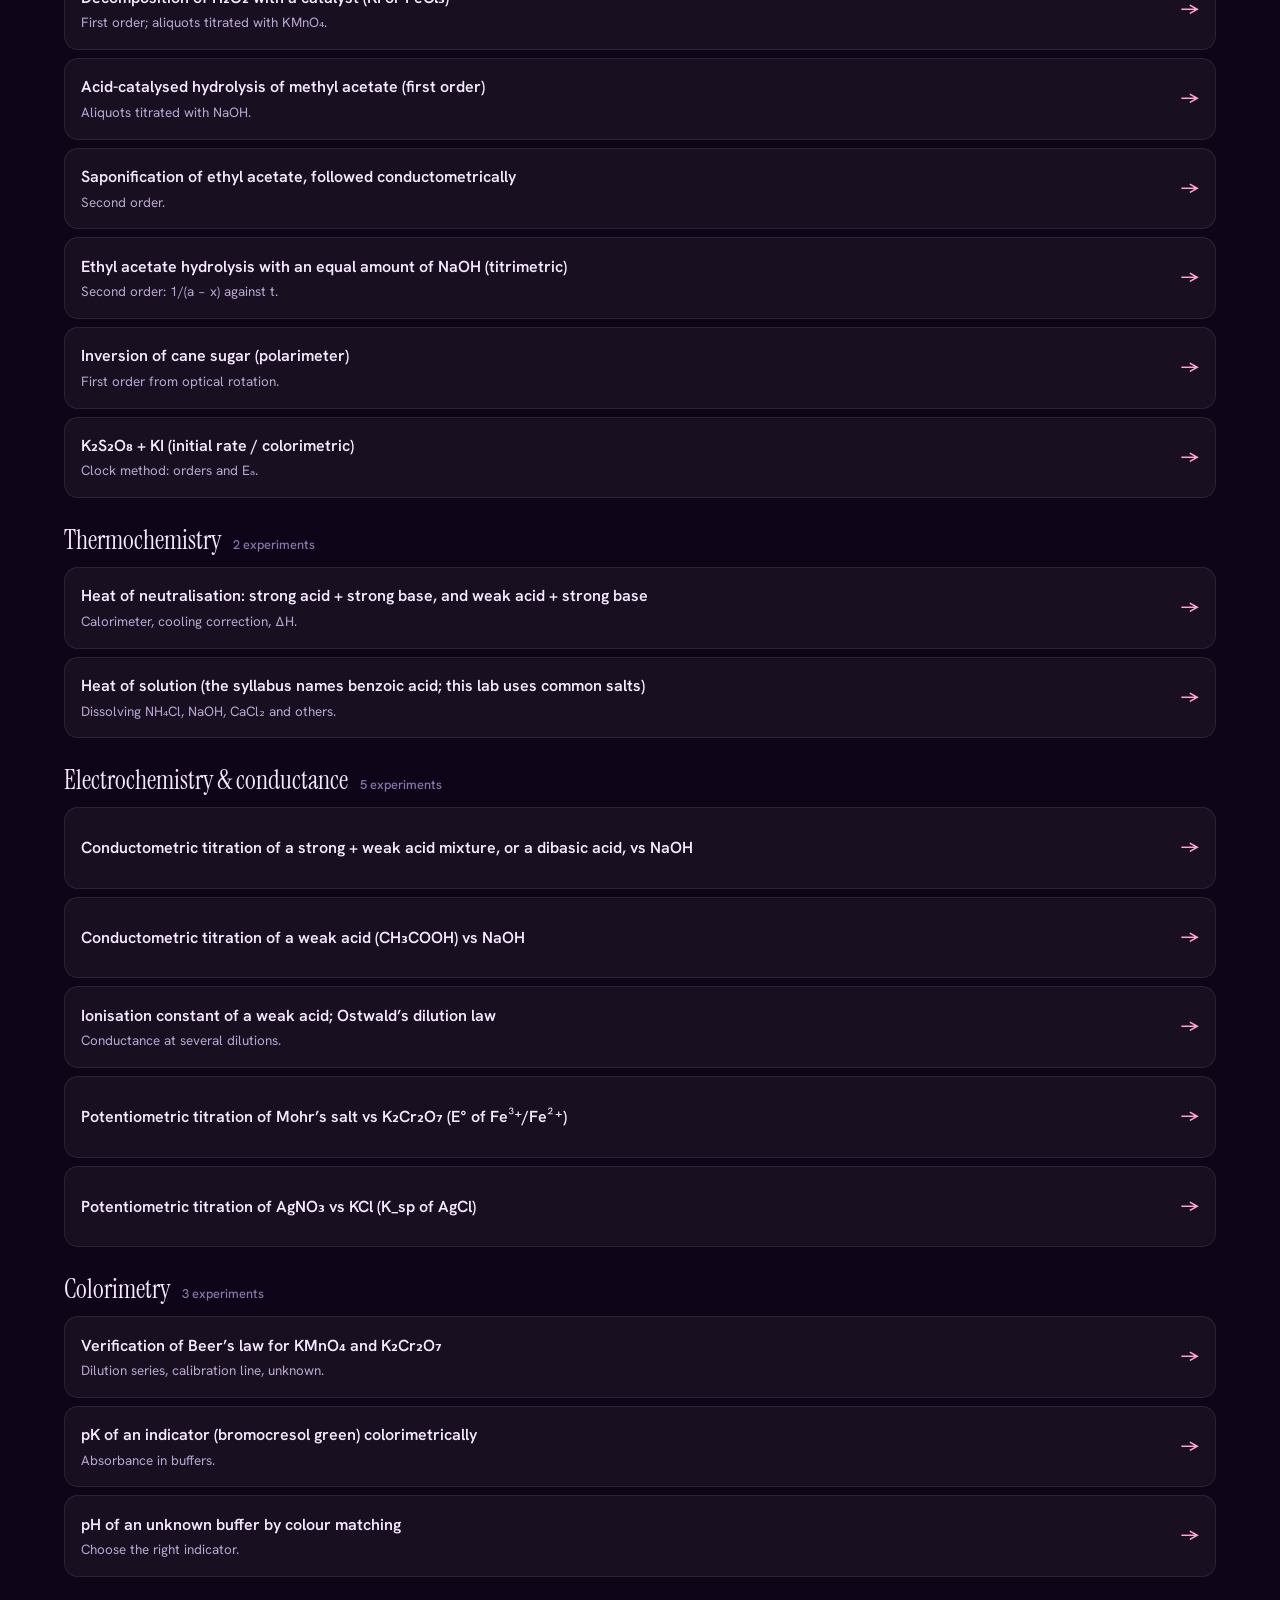
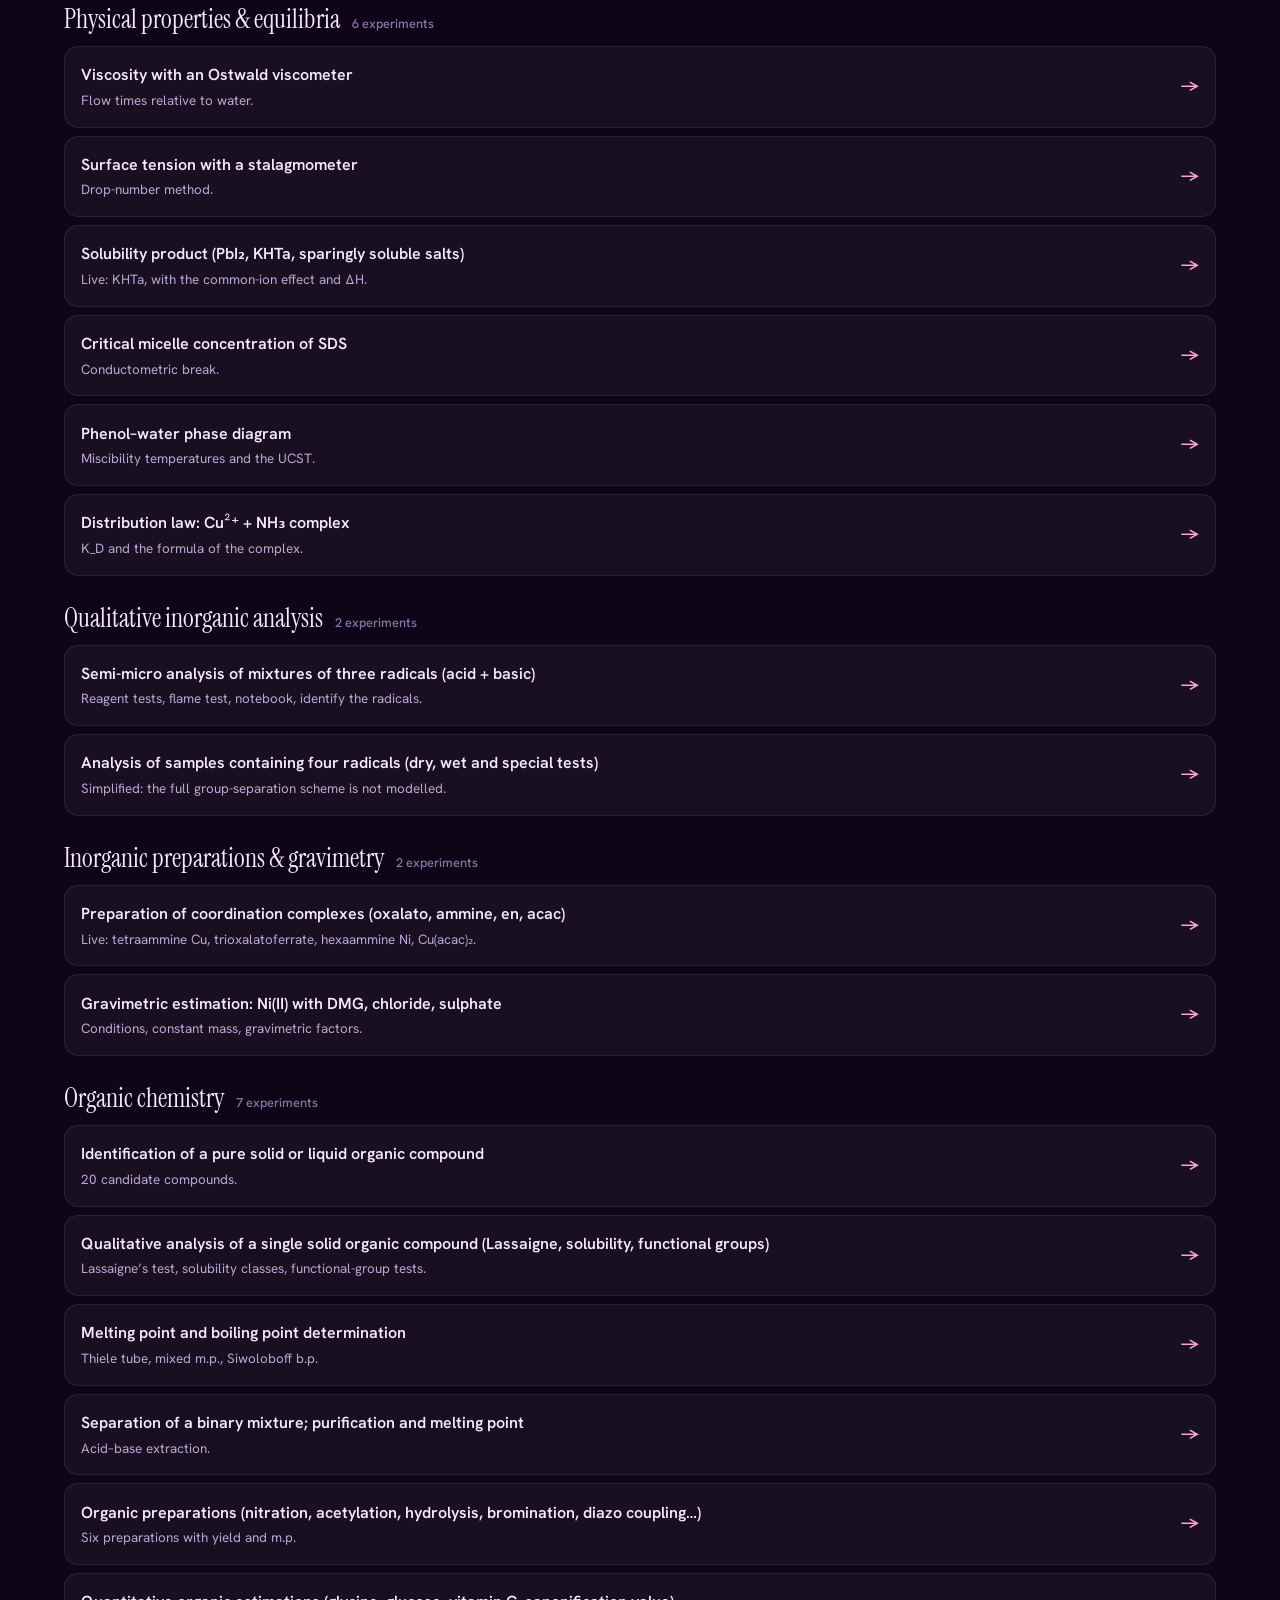
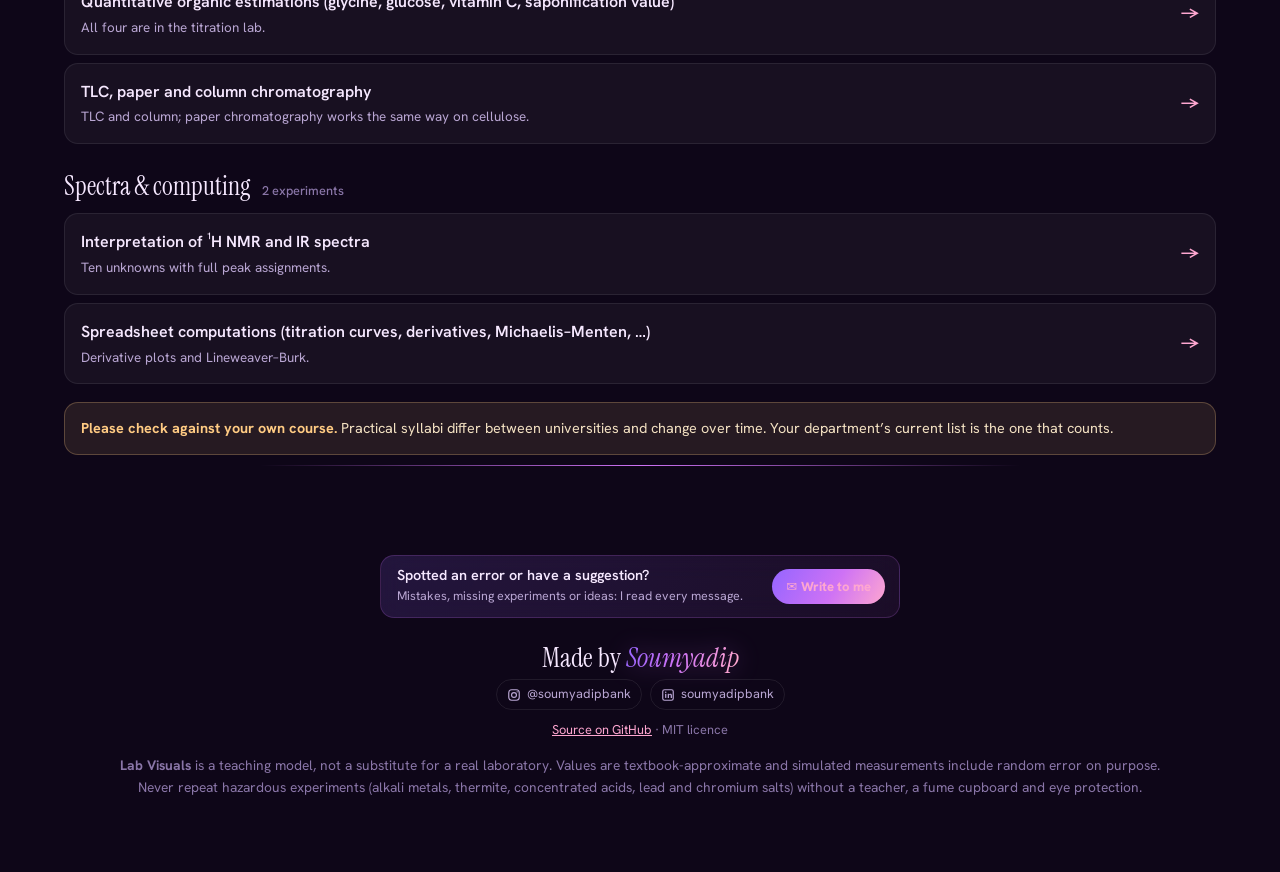
==== commit a90d641b: "Bachelors page: remove the Status filter and the Live/Planned tags (everything is live) Co-Authored-" ====
--- a/bsc.html
+++ b/bsc.html
@@ -21,7 +21,7 @@
         <p class="crumbs"><a href="index.html">Home</a> / Bachelors (BSc / BS)</p>
         <h1>The <em>Bachelors</em> practical lab</h1>
         <p class="eyebrow" style="margin:-6px 0 10px">BSc / BS</p>
-        <p class="lead">Your practical course, made interactive. The experiments below come from real undergraduate chemistry practical syllabi. The ones marked <b>Live</b> you can run now.</p>
+        <p class="lead">Your practical course, made interactive. The experiments below come from real undergraduate chemistry practical syllabi. Every one of them can be run here.</p>
         <div class="stat-row" id="stats"></div>
       </section>
 
@@ -41,7 +41,7 @@
 
       <section class="section" id="map">
         <h2>All practical experiments</h2>
-        <p class="sub">Search or filter by topic. Live experiments open the simulator.</p>
+        <p class="sub">Search or filter by topic. Click an experiment to open it.</p>
         <div class="filters" id="filters"></div>
         <div id="syl"></div>
         <p class="note-box"><b>Please check against your own course.</b> Practical syllabi differ between universities and change over time. Your department’s current list is the one that counts.</p>
--- a/css/style.css
+++ b/css/style.css
@@ -105,7 +105,10 @@
 .main-col { display: grid; gap: 20px; min-width: 0; }
 .panel { background: var(--panel); border: 1px solid var(--line); border-radius: var(--radius); padding: 20px; min-width: 0; backdrop-filter: blur(18px); box-shadow: 0 20px 70px rgba(10, 2, 24, .55), inset 0 1px 0 rgba(255, 255, 255, .06); position: relative; }
 .panel::before { content: ""; position: absolute; inset: -1px; border-radius: inherit; padding: 1px; background: linear-gradient(140deg, rgba(206, 114, 245, .5), transparent 35%, transparent 70%, rgba(254, 166, 208, .3)); -webkit-mask: linear-gradient(#000 0 0) content-box, linear-gradient(#000 0 0); -webkit-mask-composite: xor; mask-composite: exclude; pointer-events: none; opacity: .7; }
-.picker { position: sticky; top: 76px; max-height: calc(100vh - 92px); display: flex; flex-direction: column; gap: 12px; overflow: auto; }
+.picker { position: sticky; top: 76px; max-height: calc(100vh - 92px); display: flex; flex-direction: column; gap: 12px; overflow-x: hidden; overflow-y: auto; }
+/* the gradient outline (::before) would scroll with the content of this scrolling panel and cut across the list: use a plain border instead */
+.picker::before { display: none; }
+.picker { border-color: rgba(206, 114, 245, .32); backdrop-filter: none; -webkit-backdrop-filter: none; background: var(--panel-solid); }   /* a blurred see-through background on a scrolling panel can leave line artefacts in Chrome */
 .picker > * { flex: none; }
 .picker > .chem-grid { max-height: 340px; }
 .panel h3 { font: 400 1.7rem var(--serif); display: flex; align-items: center; gap: 12px; }
@@ -293,7 +296,7 @@
 
 /* ================= v3: interaction and polish ================= */
 #progress { position: fixed; top: 0; left: 0; right: 0; height: 3px; z-index: 120; transform-origin: 0 50%; transform: scaleX(0); background: var(--grad); box-shadow: 0 0 14px rgba(206, 114, 245, .8); }
-#cursorGlow { position: fixed; left: -230px; top: -230px; width: 460px; height: 460px; border-radius: 50%; pointer-events: none; z-index: 85; opacity: 0; transition: opacity .4s; background: radial-gradient(circle, rgba(206, 114, 245, .2), rgba(149, 101, 255, .08) 45%, transparent 70%); mix-blend-mode: screen; will-change: transform; }
+#cursorGlow { position: fixed; left: -230px; top: -230px; width: 460px; height: 460px; border-radius: 50%; pointer-events: none; z-index: 85; opacity: 0; transition: opacity .4s; background: radial-gradient(circle, rgba(206, 114, 245, .12), rgba(149, 101, 255, .05) 45%, rgba(149, 101, 255, 0) 70%); will-change: transform; }   /* no blend mode: with 'screen' over blurred panels Chrome can draw the square edges of this layer as lines */
 #cursorGlow.on { opacity: 1; }
 @media (hover: none) { #cursorGlow { display: none; } }
 
@@ -390,3 +393,9 @@
   .foot { padding-bottom: 110px; }
 }
 button, a, input, select, summary { touch-action: manipulation; -webkit-tap-highlight-color: rgba(206, 114, 245, .25); }
+
+/* Instagram link under the credit (small) */
+.insta { margin: 0 auto 10px; font-size: .8rem; display: flex; justify-content: center; flex-wrap: wrap; gap: 8px; }
+.insta a { display: inline-flex; align-items: center; gap: 6px; color: var(--muted); text-decoration: none; padding: 4px 10px; border-radius: 999px; border: 1px solid var(--line-soft); transition: color .2s, border-color .2s; }
+.insta a:hover, .insta a:focus-visible { color: var(--pink); border-color: var(--pink); }
+.insta svg { width: 14px; height: 14px; }
--- a/css/pages.css
+++ b/css/pages.css
@@ -165,3 +165,8 @@
 .theory p { color: #e6d9f6; font-size: .95rem; line-height: 1.7; margin: 10px 0; }
 .theory h4 { margin: 16px 0 6px; font-size: .74rem; letter-spacing: .12em; text-transform: uppercase; color: var(--faint); }
 .theory ul { margin: 0; padding-left: 1.2em; display: grid; gap: 5px; color: #e3d3f7; font-size: .93rem; line-height: 1.6; }
+
+.bench-cap { margin: 6px 2px 0; font-size: .86rem; color: var(--muted); min-height: 1.2em; }
+.bench-cap:empty { display: none; }
+
+.syl-row .go-arrow { color: var(--pink); font-weight: 700; }
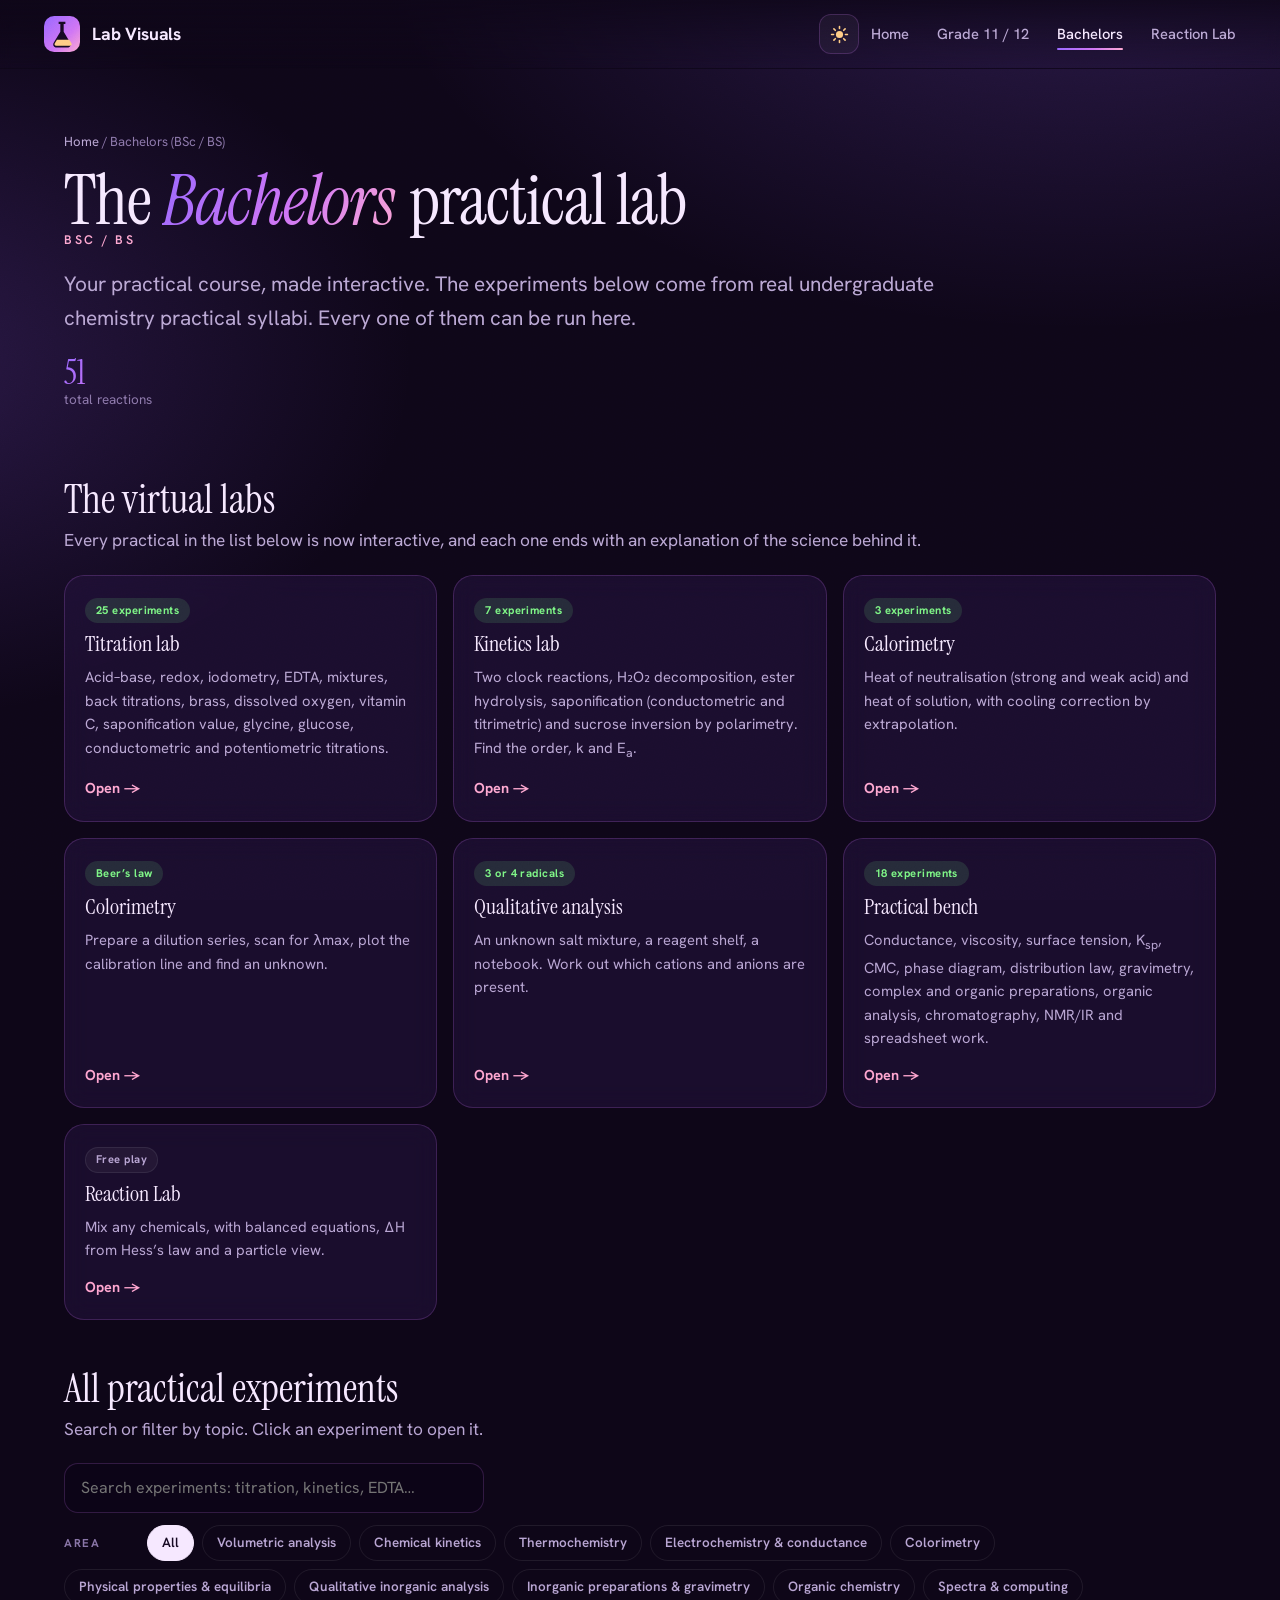
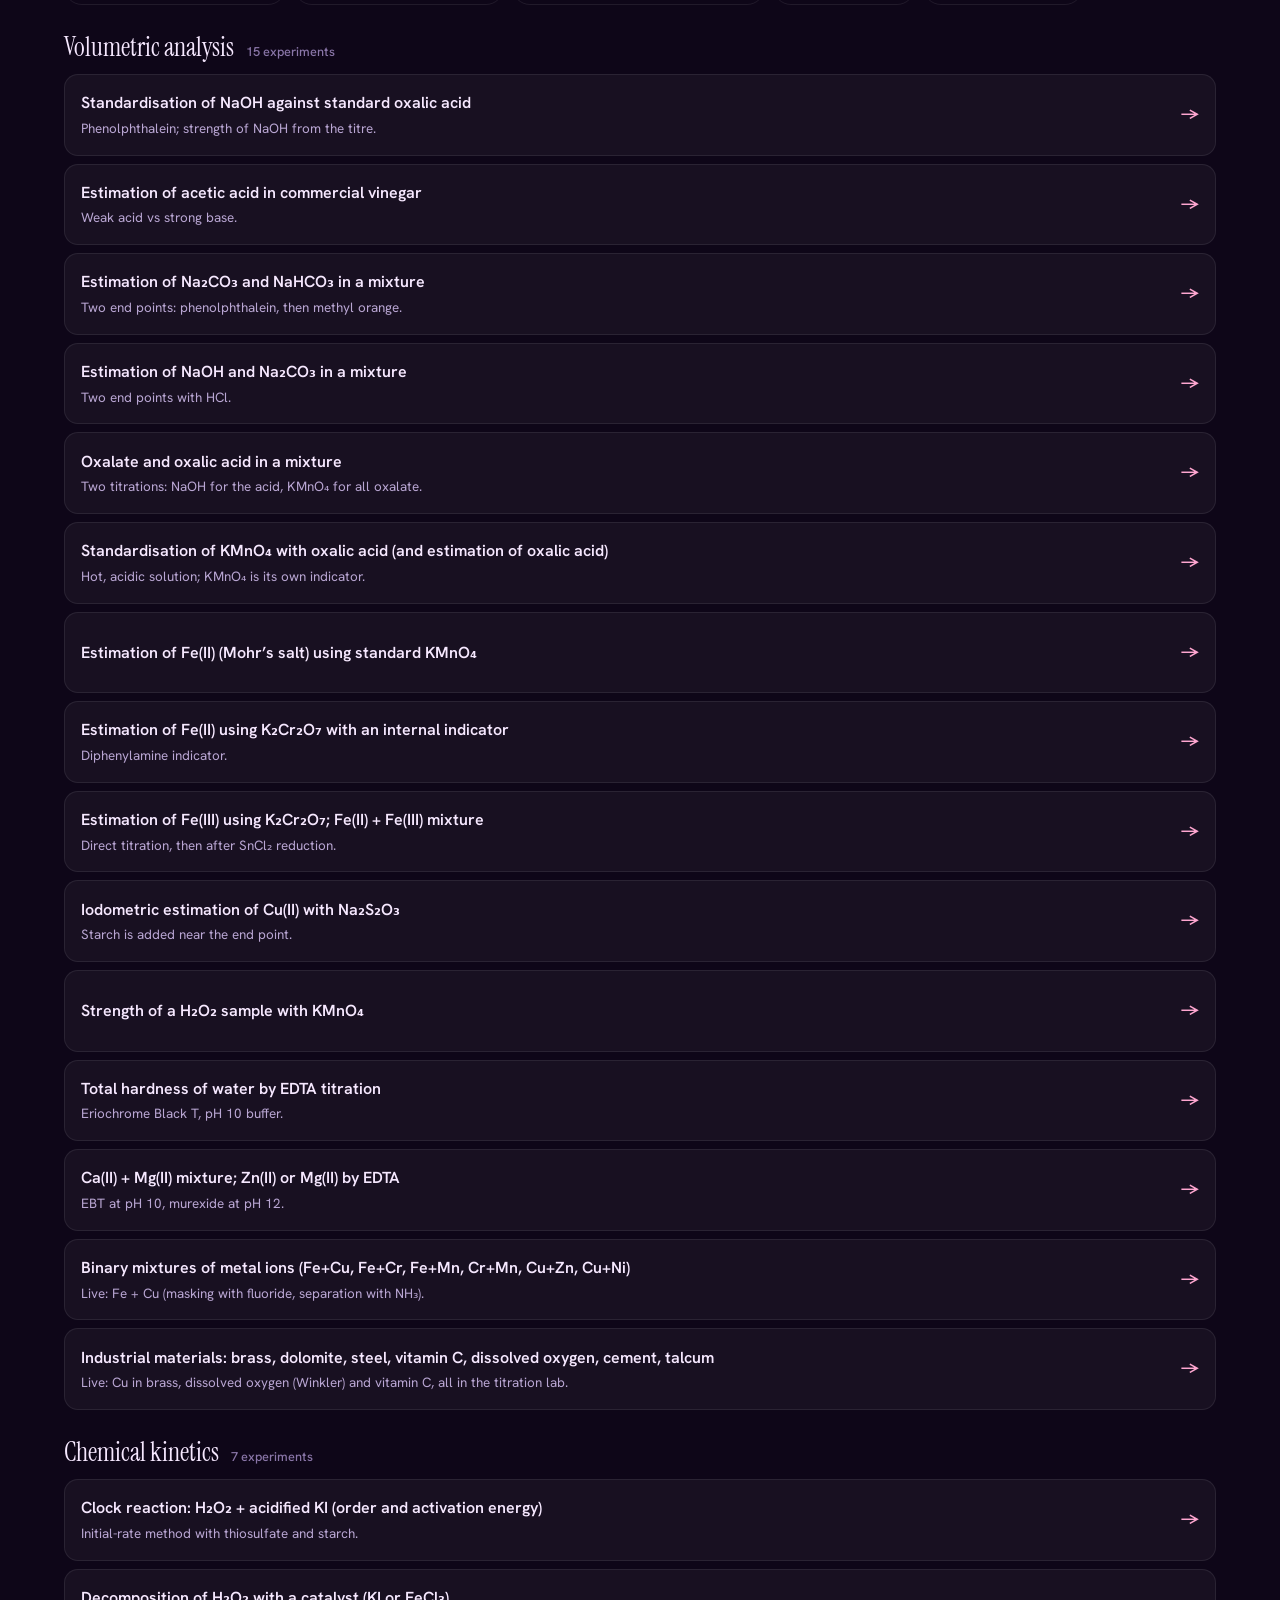
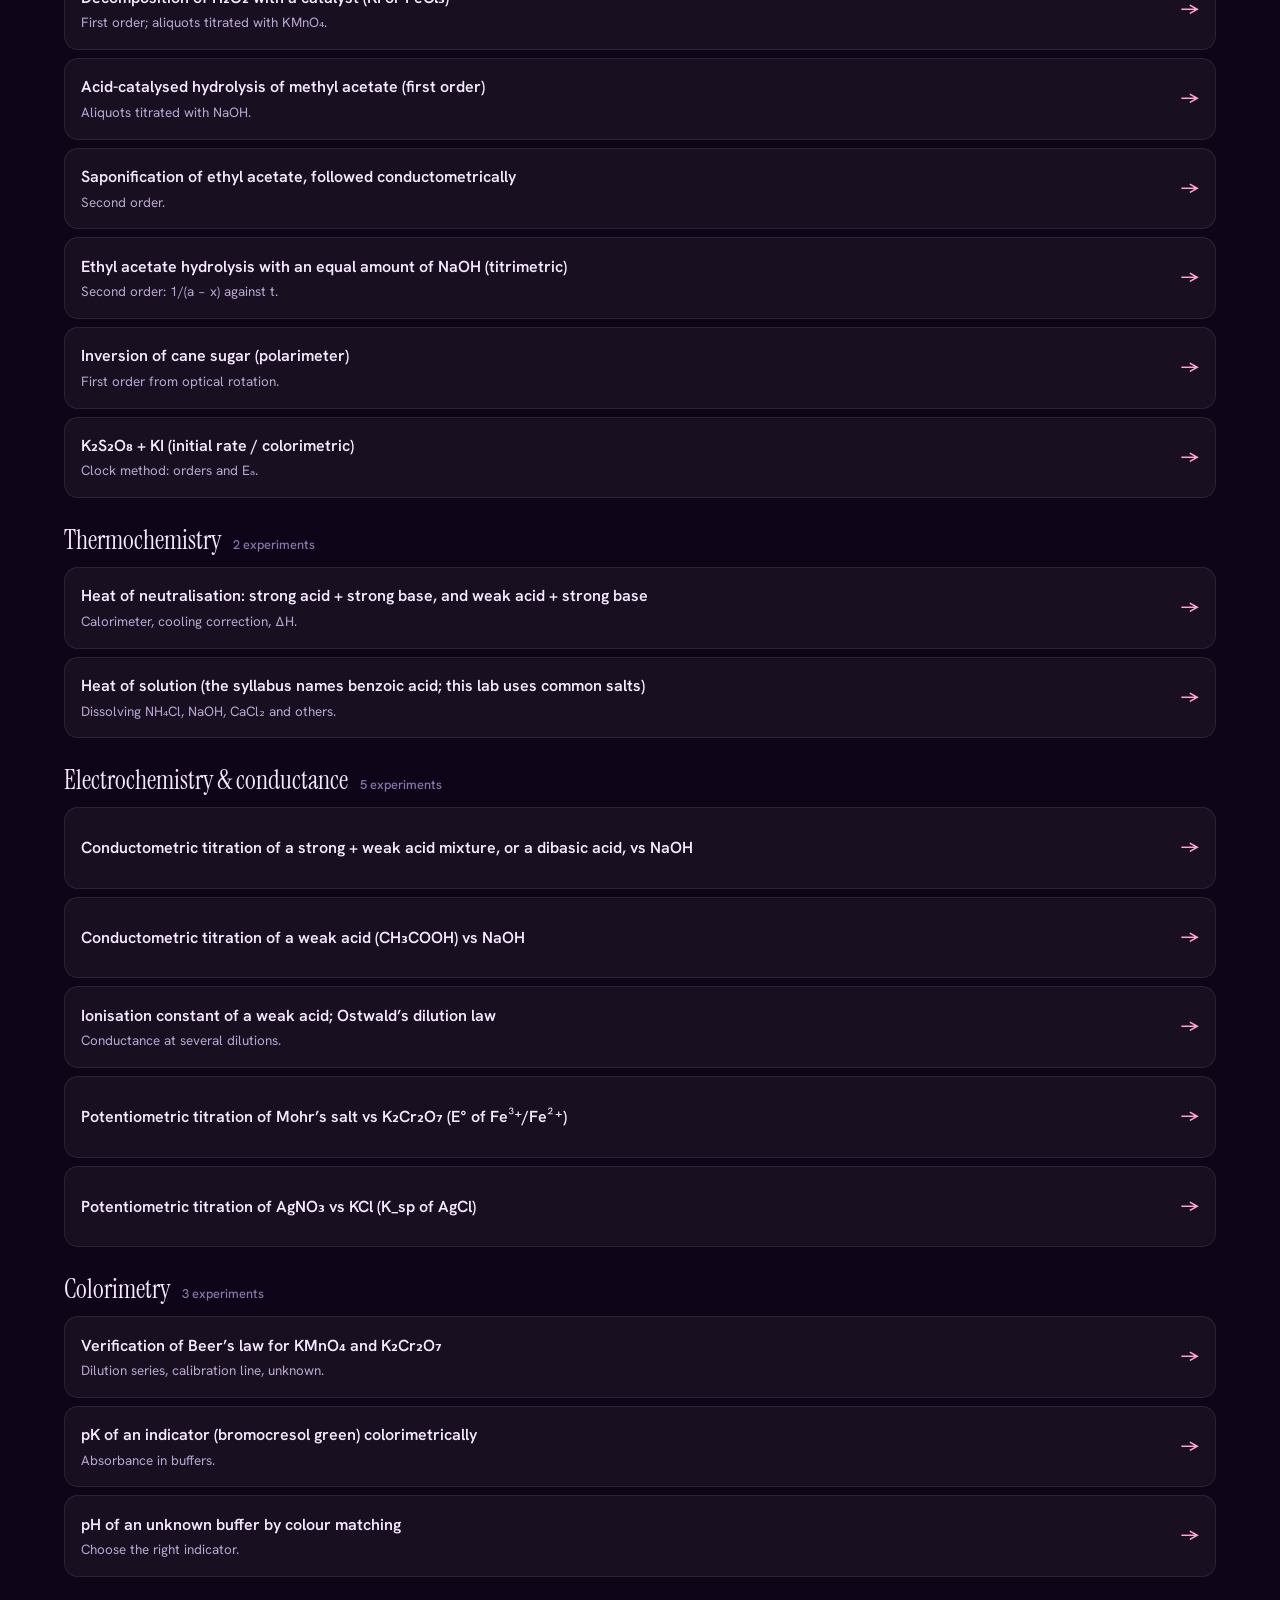
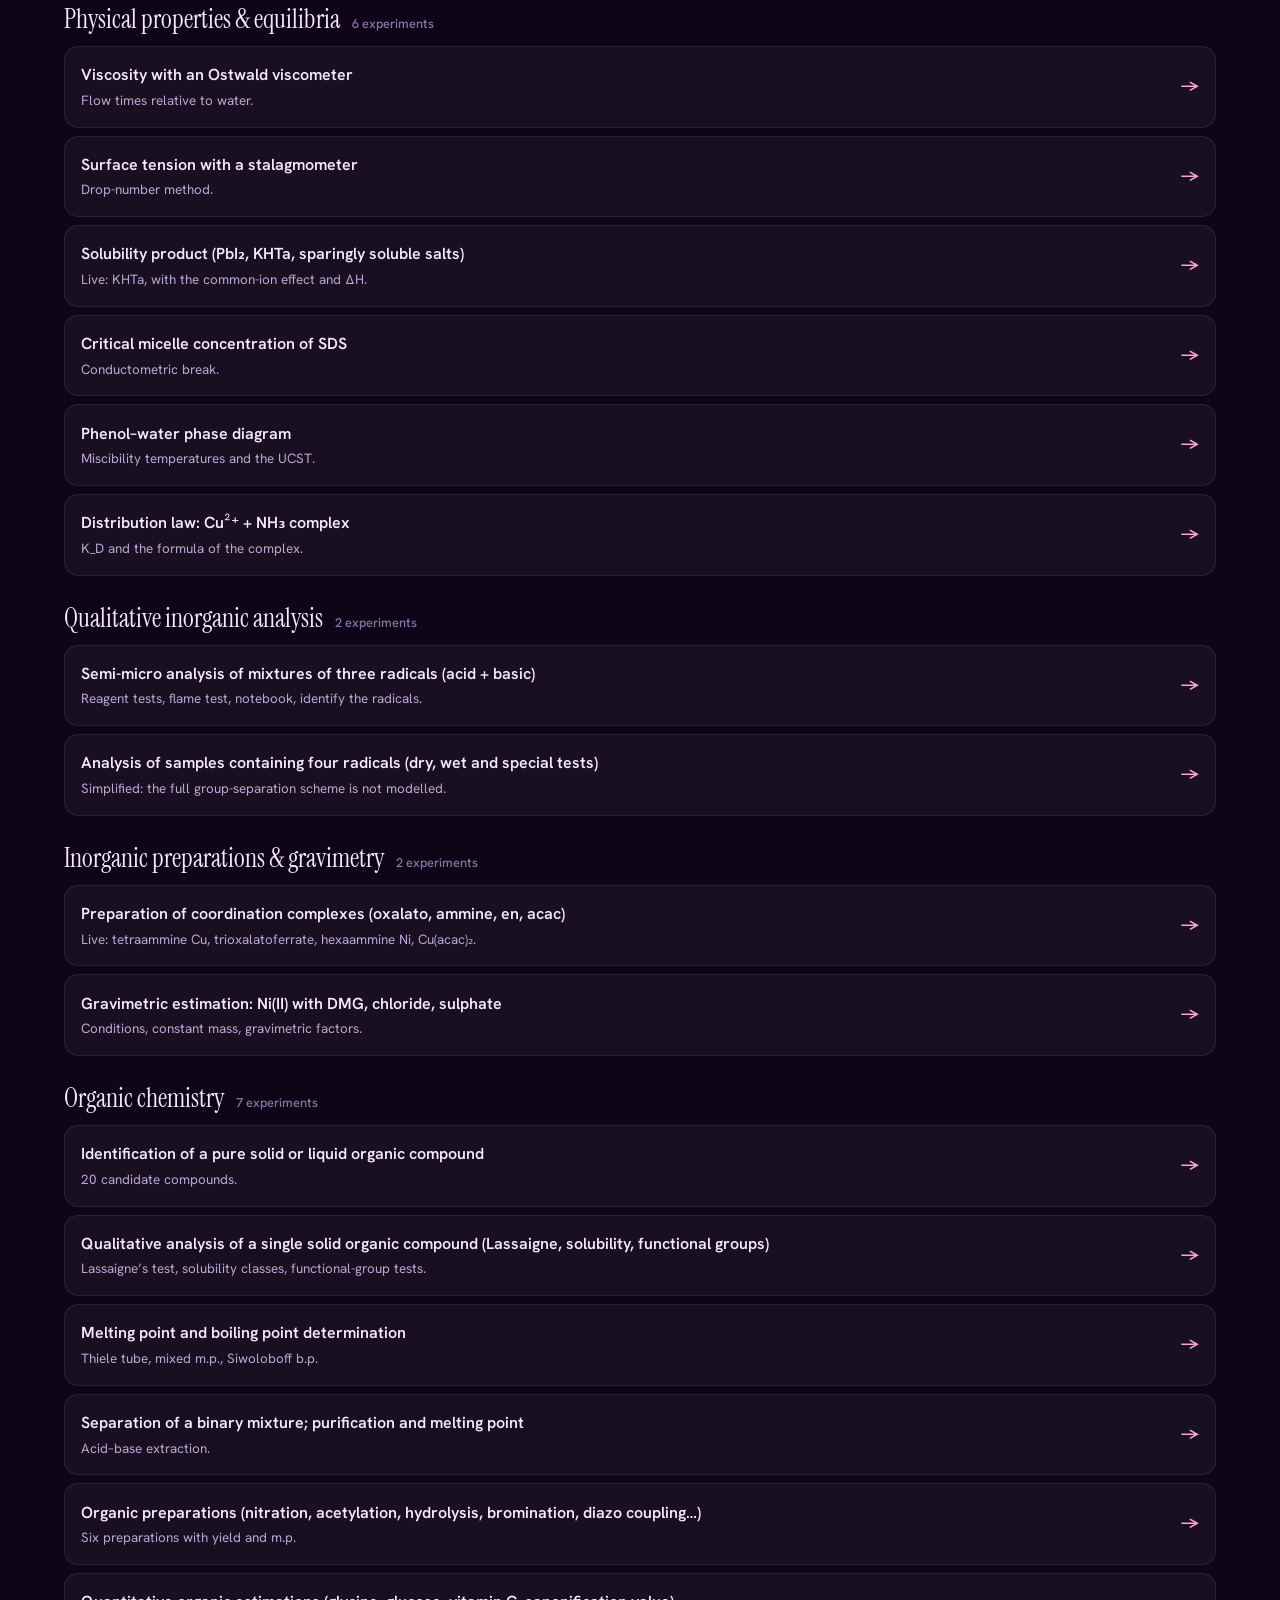
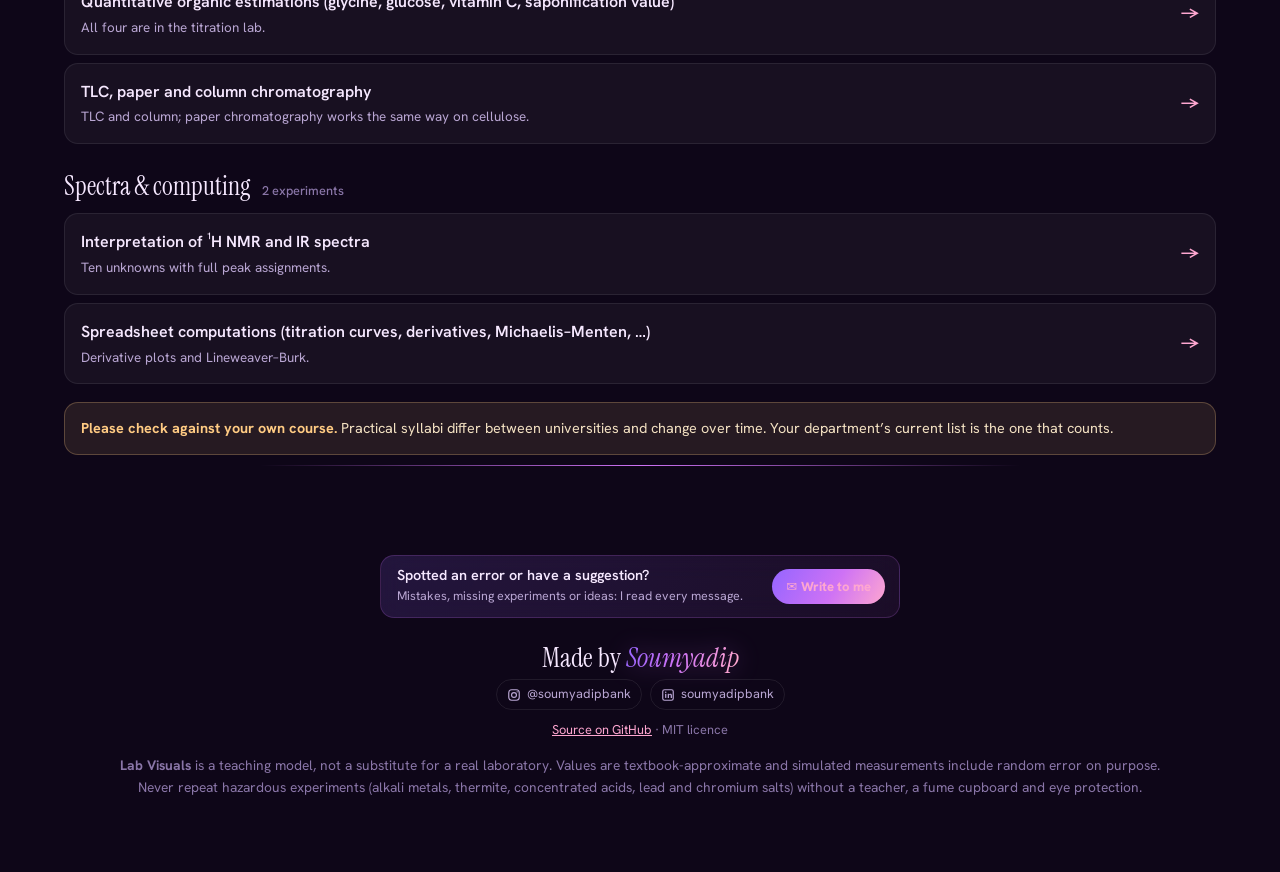
==== commit 98b22595: "Add a light mode with a sun/moon switch in the header The existing look stays as the dark mode (defa" ====
--- a/bsc.html
+++ b/bsc.html
@@ -12,6 +12,7 @@
   <link href="https://fonts.googleapis.com/css2?family=Hanken+Grotesk:wght@400;500;600;700;800&family=Instrument+Serif:ital@0;1&display=swap" rel="stylesheet">
   <link rel="stylesheet" href="css/style.css">
   <link rel="stylesheet" href="css/pages.css">
+  <script src="js/theme.js"></script>
 </head>
 <body>
   <div id="siteHeader"></div>
--- a/css/style.css
+++ b/css/style.css
@@ -24,6 +24,7 @@
   --radius: 20px;
   --serif: "Instrument Serif", "Iowan Old Style", Georgia, serif;
   --sans: "Hanken Grotesk", system-ui, -apple-system, "Segoe UI", Roboto, sans-serif;
+  --field: rgba(10, 3, 22, .55);
   color-scheme: dark;
 }
 * { box-sizing: border-box; }
--- a/css/pages.css
+++ b/css/pages.css
@@ -170,3 +170,85 @@
 .bench-cap:empty { display: none; }
 
 .syl-row .go-arrow { color: var(--pink); font-weight: 700; }
+
+/* ---------- theme switch ---------- */
+.theme-btn { width: 40px; height: 40px; flex: none; display: grid; place-items: center; border-radius: 12px; border: 1px solid var(--line); background: var(--panel-2); color: var(--amber); cursor: pointer; transition: border-color .2s, transform .2s; }
+.theme-btn:hover { border-color: var(--magenta); transform: rotate(-12deg); }
+.theme-btn svg { width: 19px; height: 19px; }
+.theme-btn .i-moon { display: none; }
+:root[data-theme="light"] .theme-btn { color: #5b2fd0; }
+:root[data-theme="light"] .theme-btn .i-sun { display: none; }
+:root[data-theme="light"] .theme-btn .i-moon { display: block; }
+@media (max-width: 560px) { .top-right { gap: 8px; } .theme-btn { width: 38px; height: 38px; } }
+
+/* =====================================================================
+   LIGHT MODE: daylight / outdoor reading. Same layout, dark ink on a light background.
+   ===================================================================== */
+:root[data-theme="light"] {
+  --bg: #f6f2fb; --bg2: #ece5f6;
+  --panel: rgba(255, 255, 255, .9); --panel-solid: #ffffff; --panel-2: rgba(70, 40, 120, .045);
+  --ink: #1b1030; --muted: #4f4166; --faint: #6c5d84;
+  --line: rgba(110, 60, 180, .26); --line-soft: rgba(40, 20, 80, .12);
+  --violet: #5b2fd0; --magenta: #8a2fc0; --pink: #b8336f; --amber: #a35d00; --mint: #15803d;
+  --exo: #c4431a; --exo-soft: rgba(196, 67, 26, .1);
+  --endo: #1f63c4; --endo-soft: rgba(31, 99, 196, .1);
+  --ok: #137a3a; --ok-soft: rgba(19, 122, 58, .1);
+  --warn: #9a5800; --warn-soft: rgba(214, 140, 20, .12);
+  --bad: #c0264f; --bad-soft: rgba(192, 38, 79, .09);
+  --field: #ffffff;
+  color-scheme: light;
+}
+:root[data-theme="light"] body { background-image: radial-gradient(1200px 700px at 85% -10%, rgba(149, 101, 255, .14), transparent 60%), radial-gradient(900px 600px at -10% 40%, rgba(254, 166, 208, .16), transparent 60%); }
+:root[data-theme="light"] body::after { opacity: .035; mix-blend-mode: multiply; }
+:root[data-theme="light"] ::selection { background: rgba(138, 47, 192, .22); }
+:root[data-theme="light"] ::-webkit-scrollbar-thumb { background: rgba(110, 60, 180, .3); }
+:root[data-theme="light"] #loader { background: var(--bg); }
+:root[data-theme="light"] .top { background: linear-gradient(180deg, rgba(246, 242, 251, .92), rgba(246, 242, 251, 0)); }
+:root[data-theme="light"] body.scrolled .top { background: rgba(250, 247, 254, .9); box-shadow: 0 4px 20px rgba(60, 30, 110, .08); }
+:root[data-theme="light"] .scroll-cue { border-color: rgba(27, 16, 48, .3); }
+:root[data-theme="light"] #cursorGlow { background: radial-gradient(circle, rgba(206, 114, 245, .1), rgba(149, 101, 255, .04) 45%, rgba(149, 101, 255, 0) 70%); }
+
+/* panels and cards */
+:root[data-theme="light"] .panel { box-shadow: 0 10px 40px rgba(60, 30, 110, .1), inset 0 1px 0 rgba(255, 255, 255, .8); }
+:root[data-theme="light"] .panel::before { opacity: .45; }
+:root[data-theme="light"] .level-card { background: linear-gradient(160deg, rgba(255, 255, 255, .95), rgba(240, 232, 252, .95)); box-shadow: 0 10px 34px rgba(60, 30, 110, .1); }
+:root[data-theme="light"] .level-card ul { color: var(--muted); }
+:root[data-theme="light"] .level-card:hover, :root[data-theme="light"] .xcard:hover { box-shadow: 0 16px 44px rgba(110, 50, 190, .18); }
+:root[data-theme="light"] .level-card::before { opacity: .45; }
+:root[data-theme="light"] .xcard:hover::after { opacity: .55; }
+:root[data-theme="light"] .xcard { box-shadow: 0 6px 24px rgba(60, 30, 110, .07); }
+:root[data-theme="light"] .pill-tag.uni { color: #5b2fd0; }
+:root[data-theme="light"] .note-box { color: #6b4300; border-color: rgba(214, 140, 20, .35); }
+:root[data-theme="light"] .card p, :root[data-theme="light"] .steps, :root[data-theme="light"] .callout,
+:root[data-theme="light"] .theory p, :root[data-theme="light"] .theory ul { color: #2a1d40; }
+:root[data-theme="light"] .warn-card { border-color: rgba(214, 140, 20, .35); }
+:root[data-theme="light"] .contact { background: linear-gradient(120deg, rgba(149, 101, 255, .1), rgba(206, 114, 245, .05)); }
+:root[data-theme="light"] .credit strong { background-image: linear-gradient(110deg, #5b2fd0, #8a2fc0, #c2417f, #b06a00, #8a2fc0, #5b2fd0); filter: none; }
+
+/* controls: buttons, inputs, menus */
+:root[data-theme="light"] .btn-ghost, :root[data-theme="light"] .presets button, :root[data-theme="light"] .ghost,
+:root[data-theme="light"] .chem, :root[data-theme="light"] .controls button, :root[data-theme="light"] .excess button,
+:root[data-theme="light"] .predict-grid label, :root[data-theme="light"] .btn-sm, :root[data-theme="light"] .menu-btn,
+:root[data-theme="light"] kbd, :root[data-theme="light"] .partial code { background: rgba(255, 255, 255, .75); }
+:root[data-theme="light"] .controls button.primary, :root[data-theme="light"] .btn-sm.primary { background: var(--grad); }
+:root[data-theme="light"] .btn-sm[aria-pressed="true"] { background: rgba(138, 47, 192, .14); }
+:root[data-theme="light"] .tray-item .x:hover { background: rgba(40, 20, 80, .08); }
+:root[data-theme="light"] .search input, :root[data-theme="light"] .filters input[type="search"], :root[data-theme="light"] .seg,
+:root[data-theme="light"] .field select, :root[data-theme="light"] .field input, :root[data-theme="light"] .data-table input[type="number"],
+:root[data-theme="light"] select { background: #ffffff; color: var(--ink); }
+:root[data-theme="light"] .hint-card button { background: #ffffff; }
+:root[data-theme="light"] .seg { background: rgba(70, 40, 120, .06); }
+:root[data-theme="light"] .charts figure, :root[data-theme="light"] .chart-box, :root[data-theme="light"] .mlegend.on { background: #ffffff; }
+:root[data-theme="light"] .work-lines { background: #faf8fd; }
+:root[data-theme="light"] .chem .dot, :root[data-theme="light"] .sw, :root[data-theme="light"] .swatch, :root[data-theme="light"] .mlegend i { border-color: rgba(27, 16, 48, .35); }
+:root[data-theme="light"] .chem .dot { box-shadow: none; }
+:root[data-theme="light"] .level-chip { background: rgba(149, 101, 255, .12); }
+@media (max-width: 860px) { :root[data-theme="light"] .nav { background: rgba(255, 255, 255, .98); box-shadow: 0 20px 60px rgba(60, 30, 110, .18); } }
+:root[data-theme="light"] .mobile-bar { background: rgba(255, 255, 255, .96); box-shadow: 0 10px 34px rgba(60, 30, 110, .2); }
+:root[data-theme="light"] .stage-msg { background: rgba(255, 255, 255, .92); }
+:root[data-theme="light"] .stage-msg.clickable { background: var(--grad); }
+
+/* bench frames (the canvases draw their own light bench) */
+:root[data-theme="light"] .canvas-wrap, :root[data-theme="light"] .sim-canvas-wrap { background: #f3f0f8; box-shadow: inset 0 0 40px rgba(60, 30, 110, .06); }
+:root[data-theme="light"] .canvas-wrap.drop::after { background: rgba(240, 232, 252, .7); color: #3a1f66; }
+:root[data-theme="light"] .chips button[aria-pressed="true"], :root[data-theme="light"] .chipbtn[aria-pressed="true"] { color: #ffffff; }
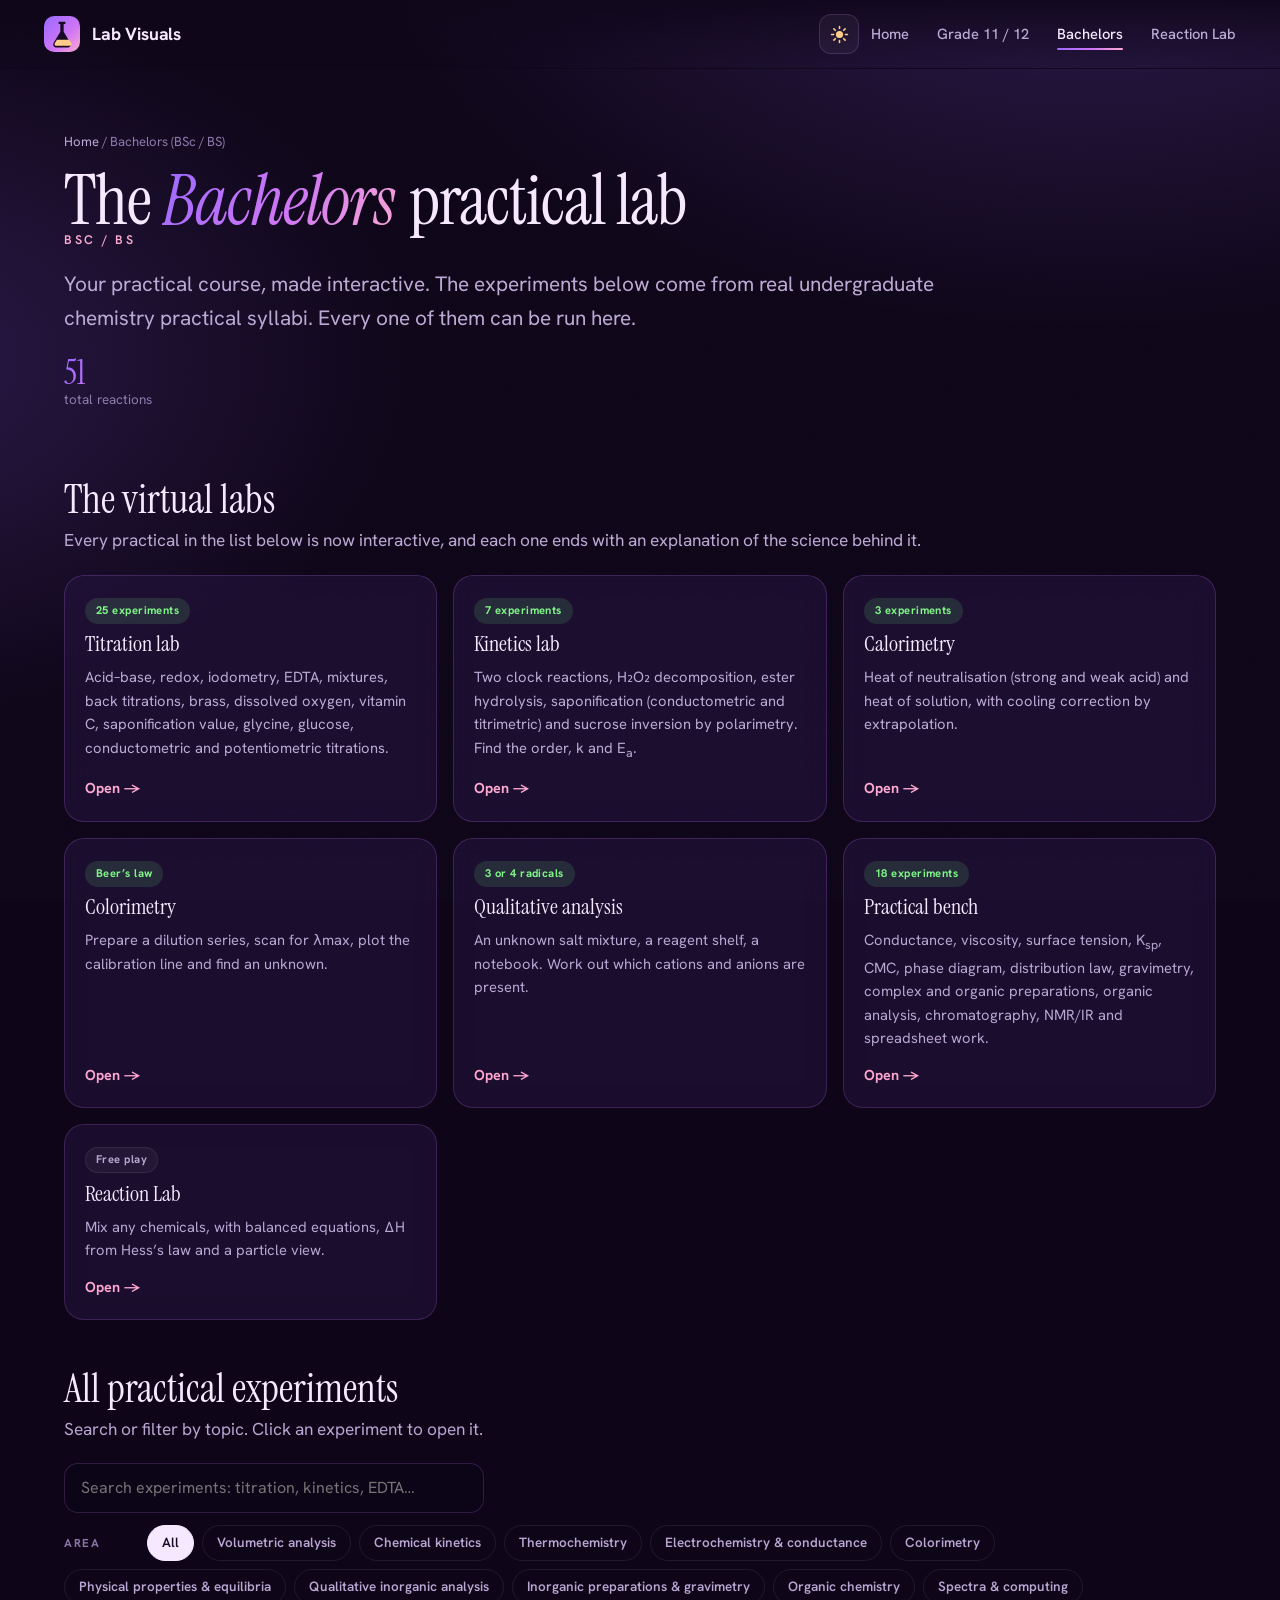
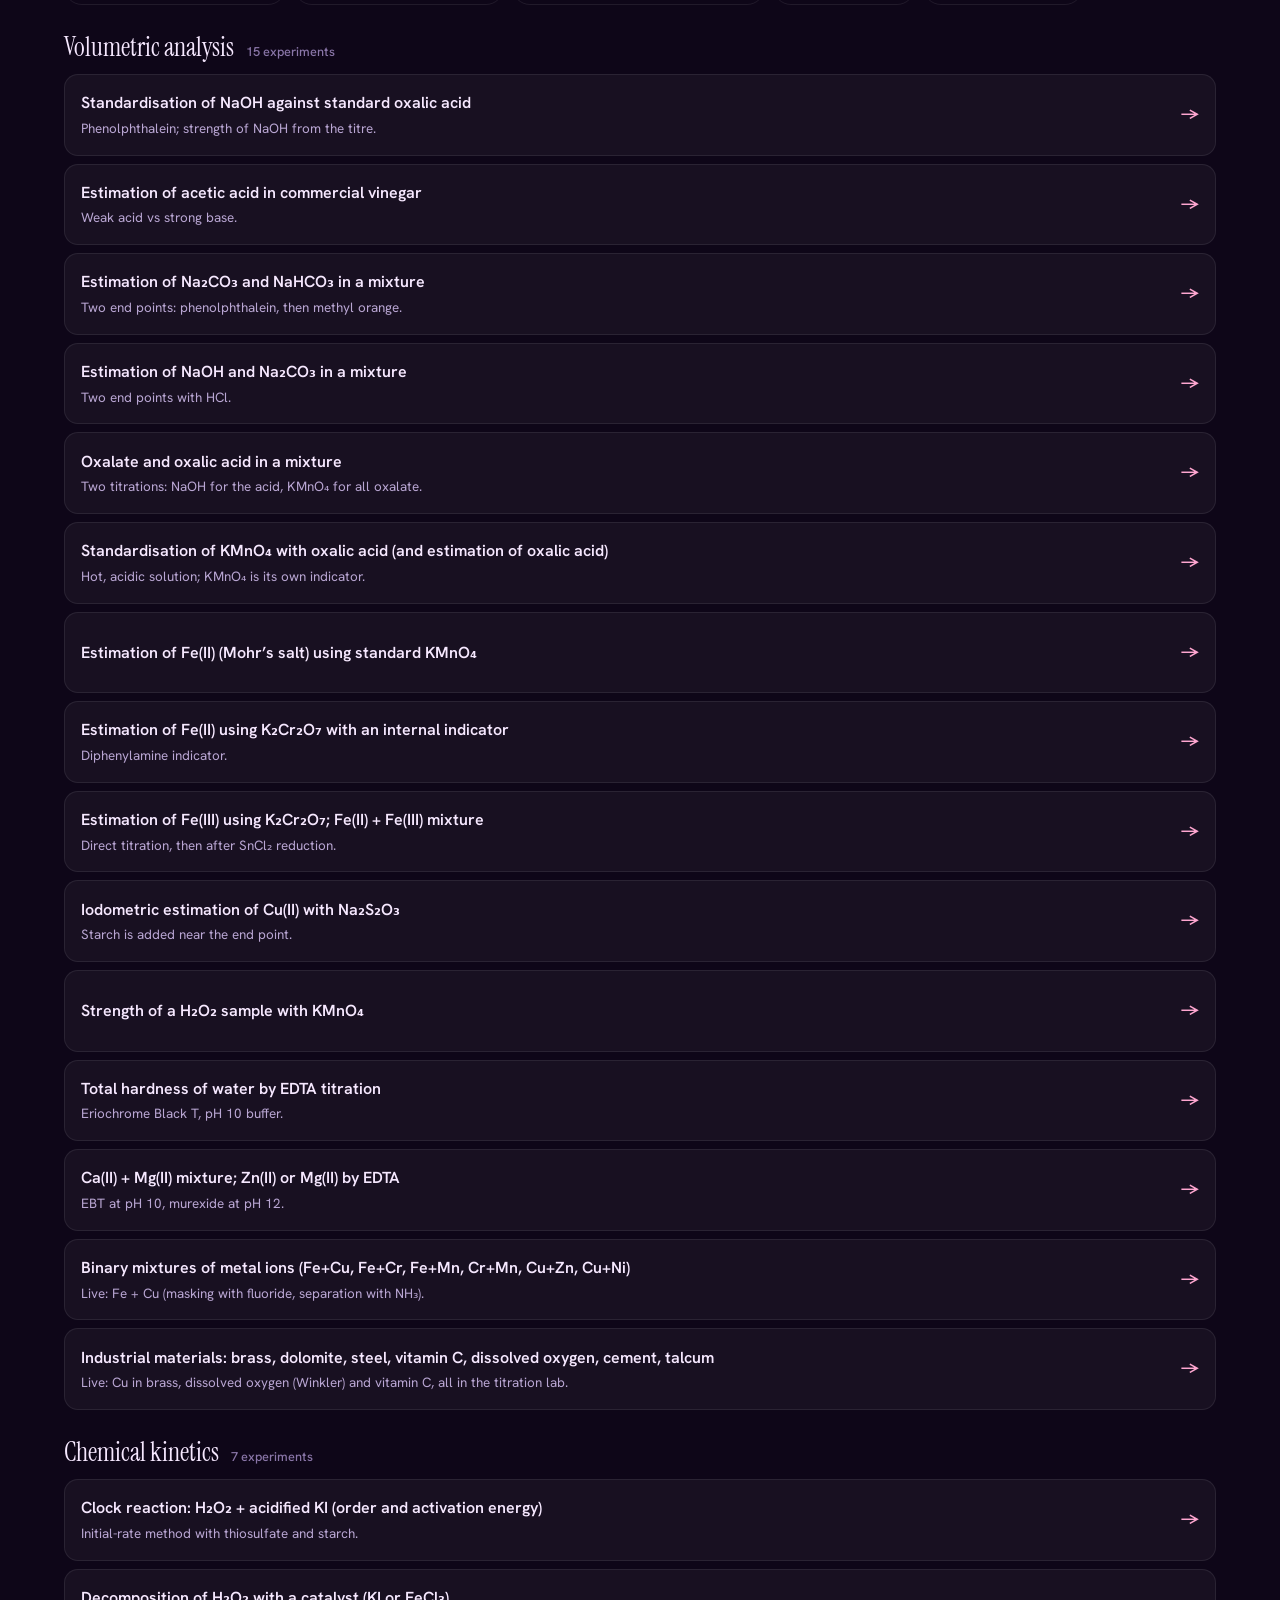
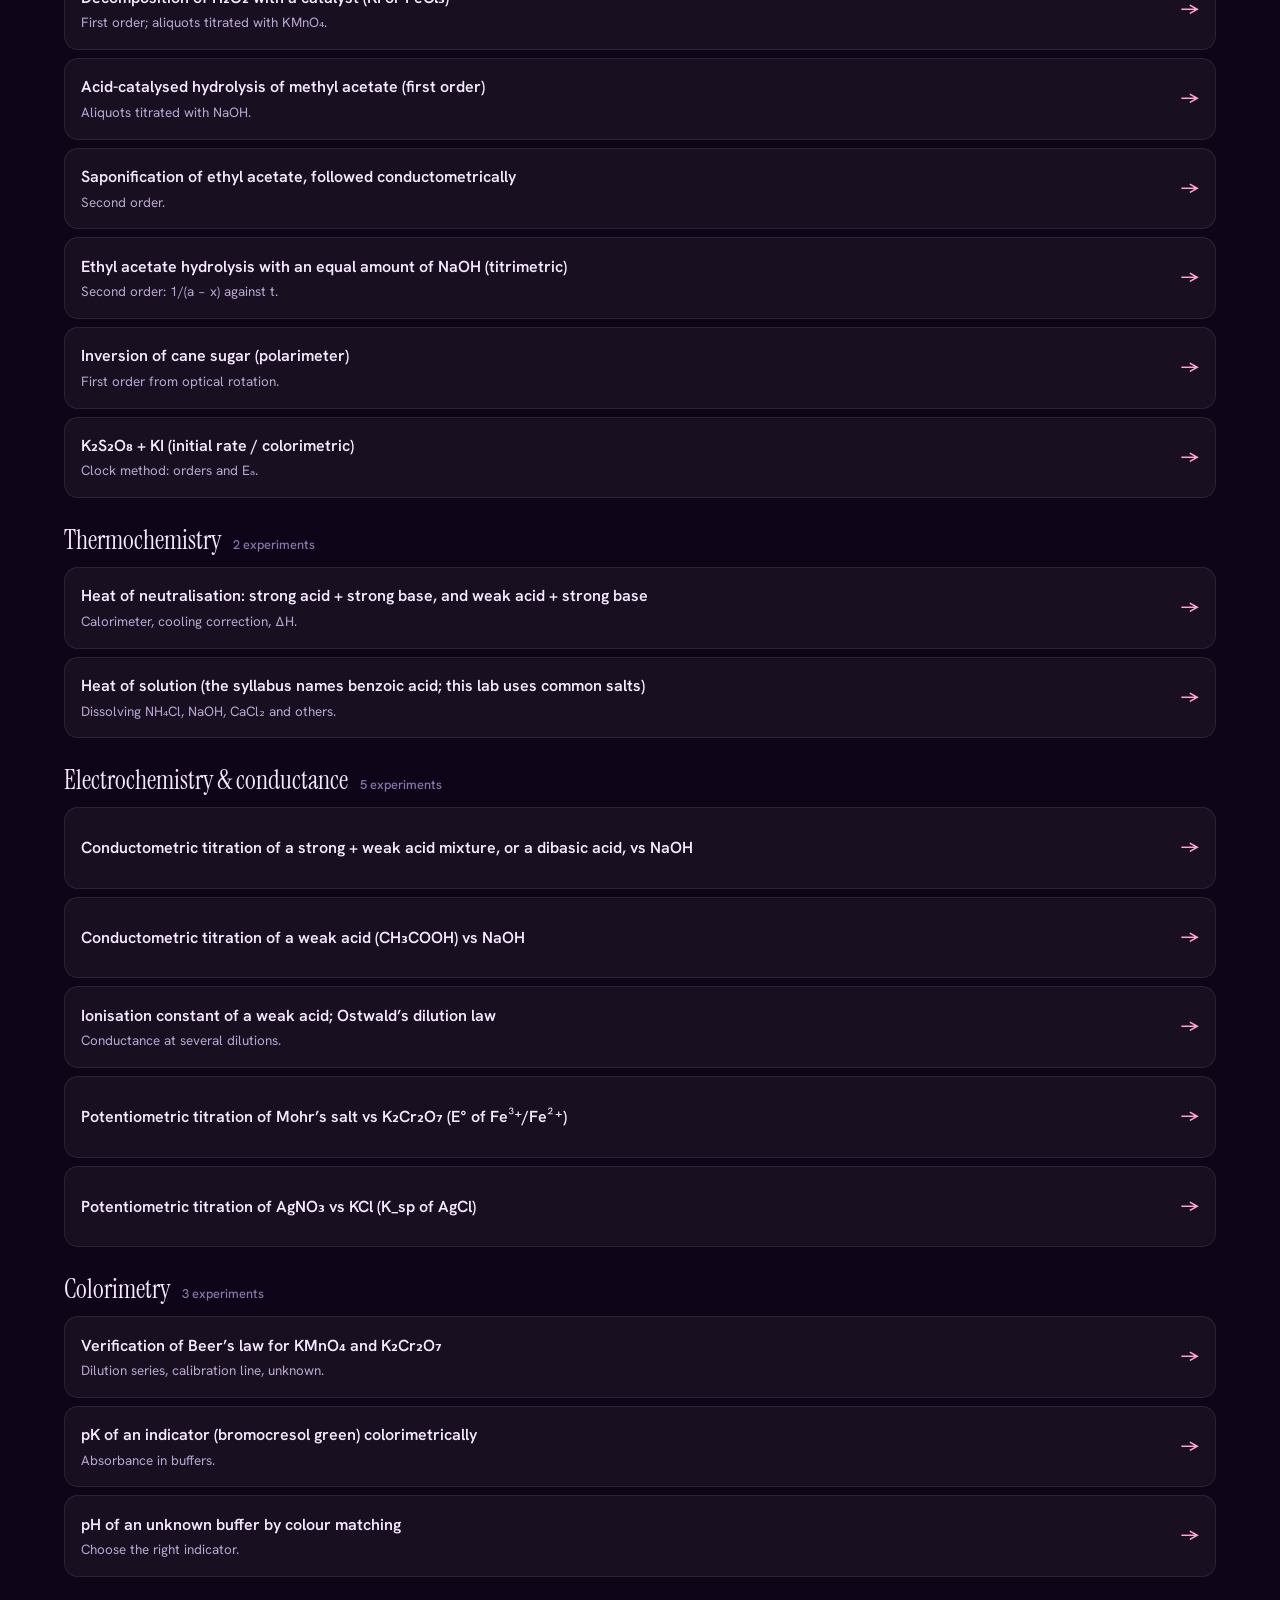
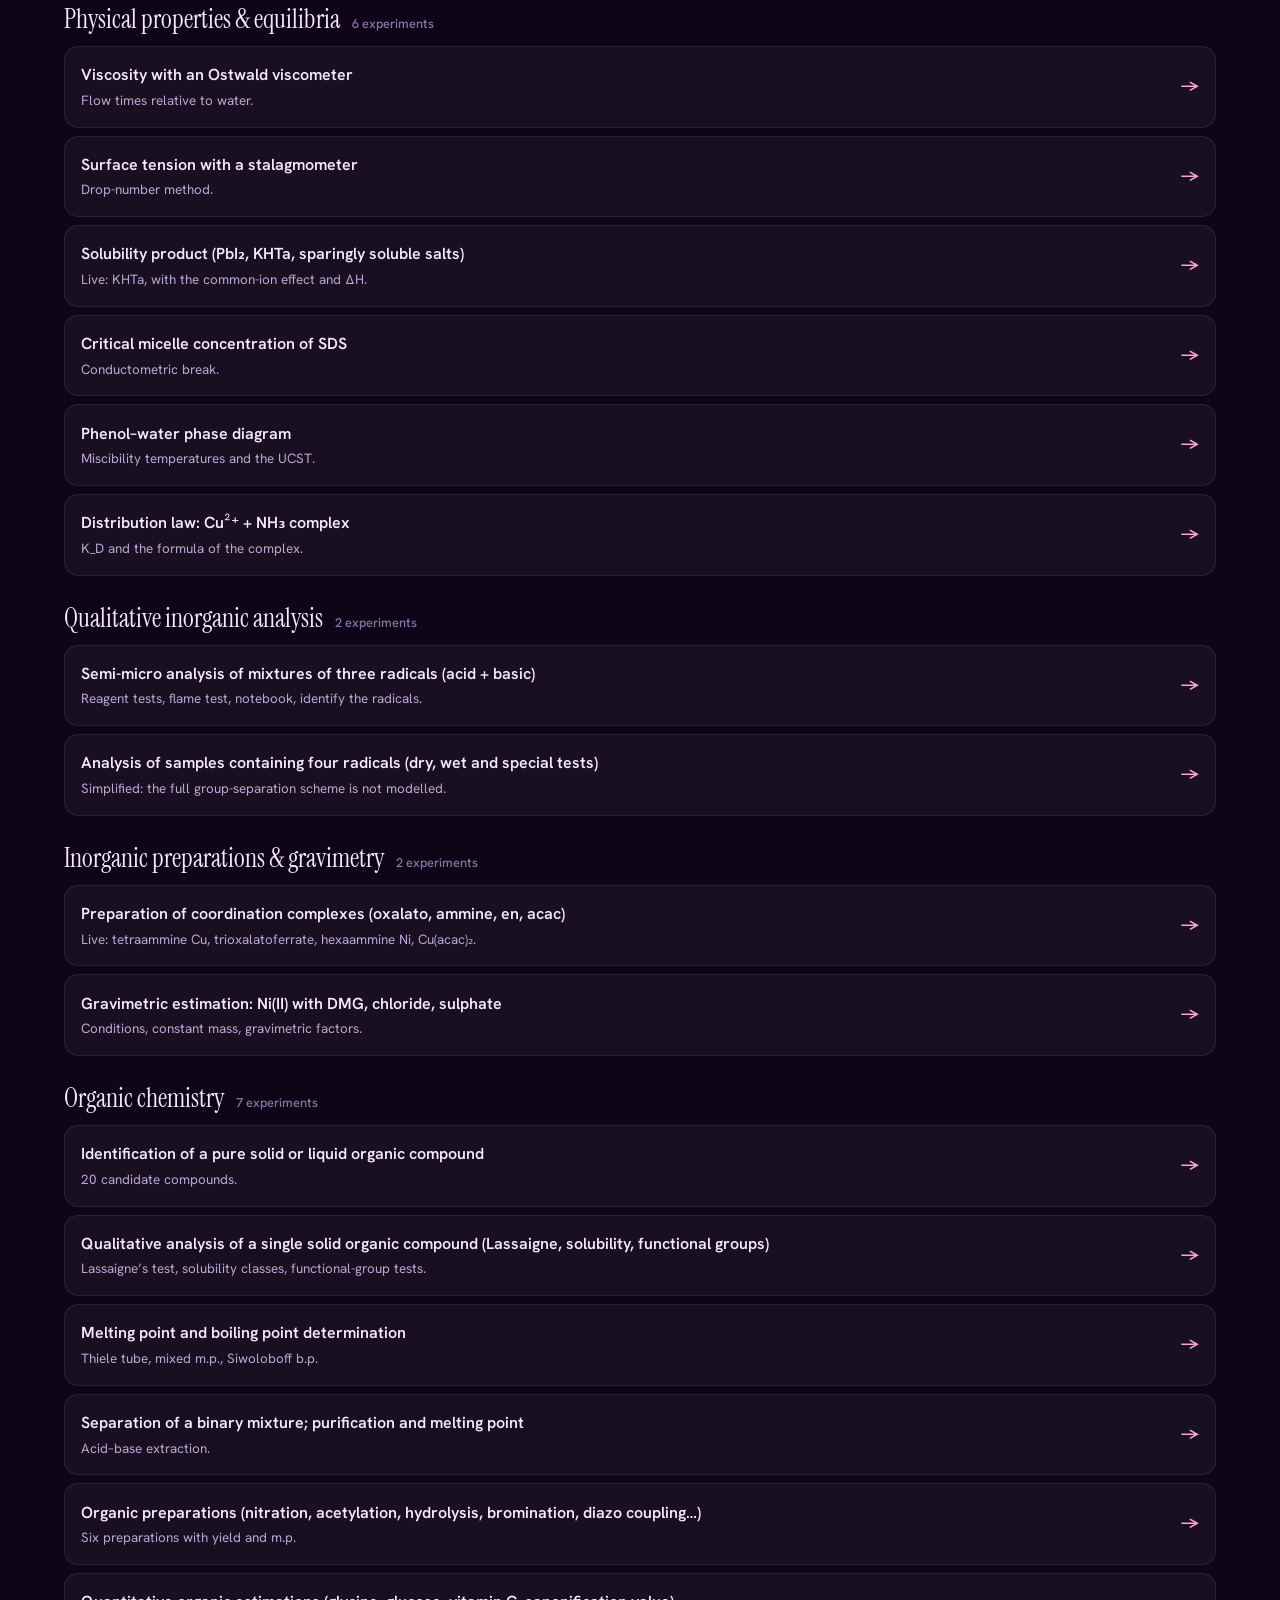
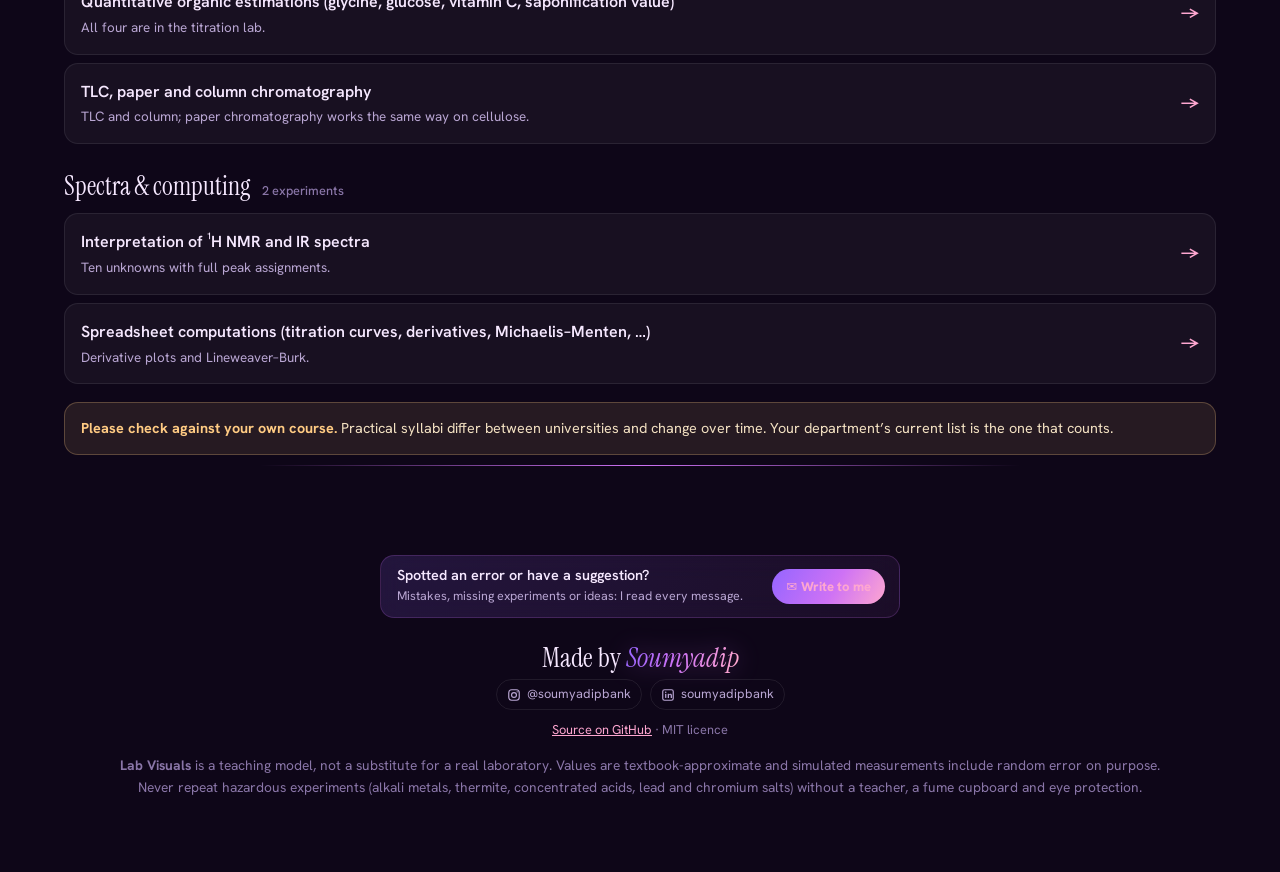
==== commit 84a29094: "Make light mode hold up on phones Phone browsers (Chrome's auto-darken, Samsung Internet's dark mode" ====
--- a/bsc.html
+++ b/bsc.html
@@ -5,6 +5,7 @@
   <meta name="viewport" content="width=device-width, initial-scale=1">
   <title>Bachelors (BSc / BS) lab · Lab Visuals</title>
   <meta name="description" content="Virtual Bachelors (BSc / BS) chemistry practicals: titrations, kinetics, calorimetry, colorimetry and salt analysis, with a searchable list of the practical course.">
+  <meta name="color-scheme" content="dark light">
   <meta name="theme-color" content="#160923">
   <link rel="icon" href="data:image/svg+xml,%3Csvg xmlns='http://www.w3.org/2000/svg' viewBox='0 0 64 64'%3E%3Crect width='64' height='64' rx='16' fill='%23160923'/%3E%3Cpath d='M26 10h12v4h-3v14l12 20c2 4-1 8-5 8H22c-4 0-7-4-5-8l12-20V14h-3z' fill='%23ce72f5'/%3E%3C/svg%3E">
   <link rel="preconnect" href="https://fonts.googleapis.com">
--- a/css/pages.css
+++ b/css/pages.css
@@ -173,7 +173,8 @@
 
 /* ---------- theme switch ---------- */
 .theme-btn { width: 40px; height: 40px; flex: none; display: grid; place-items: center; border-radius: 12px; border: 1px solid var(--line); background: var(--panel-2); color: var(--amber); cursor: pointer; transition: border-color .2s, transform .2s; }
-.theme-btn:hover { border-color: var(--magenta); transform: rotate(-12deg); }
+@media (hover: hover) { .theme-btn:hover { border-color: var(--magenta); transform: rotate(-12deg); } }   /* phones keep :hover after a tap */
+.theme-btn:active { transform: scale(.92); }
 .theme-btn svg { width: 19px; height: 19px; }
 .theme-btn .i-moon { display: none; }
 :root[data-theme="light"] .theme-btn { color: #5b2fd0; }
@@ -196,10 +197,10 @@
   --warn: #9a5800; --warn-soft: rgba(214, 140, 20, .12);
   --bad: #c0264f; --bad-soft: rgba(192, 38, 79, .09);
   --field: #ffffff;
-  color-scheme: light;
+  color-scheme: only light;   /* 'only': phone browsers (Chrome / Samsung Internet auto-dark) must not re-darken the light theme */
 }
 :root[data-theme="light"] body { background-image: radial-gradient(1200px 700px at 85% -10%, rgba(149, 101, 255, .14), transparent 60%), radial-gradient(900px 600px at -10% 40%, rgba(254, 166, 208, .16), transparent 60%); }
-:root[data-theme="light"] body::after { opacity: .035; mix-blend-mode: multiply; }
+:root[data-theme="light"] body::after { display: none; }   /* no film grain: it greys the white background, worst on phone screens */
 :root[data-theme="light"] ::selection { background: rgba(138, 47, 192, .22); }
 :root[data-theme="light"] ::-webkit-scrollbar-thumb { background: rgba(110, 60, 180, .3); }
 :root[data-theme="light"] #loader { background: var(--bg); }
@@ -252,3 +253,5 @@
 :root[data-theme="light"] .canvas-wrap, :root[data-theme="light"] .sim-canvas-wrap { background: #f3f0f8; box-shadow: inset 0 0 40px rgba(60, 30, 110, .06); }
 :root[data-theme="light"] .canvas-wrap.drop::after { background: rgba(240, 232, 252, .7); color: #3a1f66; }
 :root[data-theme="light"] .chips button[aria-pressed="true"], :root[data-theme="light"] .chipbtn[aria-pressed="true"] { color: #ffffff; }
+/* Grade 11 / 12 hub: a section's cards share the row (4 cards = one row of 4, not 3 + a lonely 1) */
+.cards.fit { grid-template-columns: repeat(auto-fit, minmax(210px, 1fr)); }
